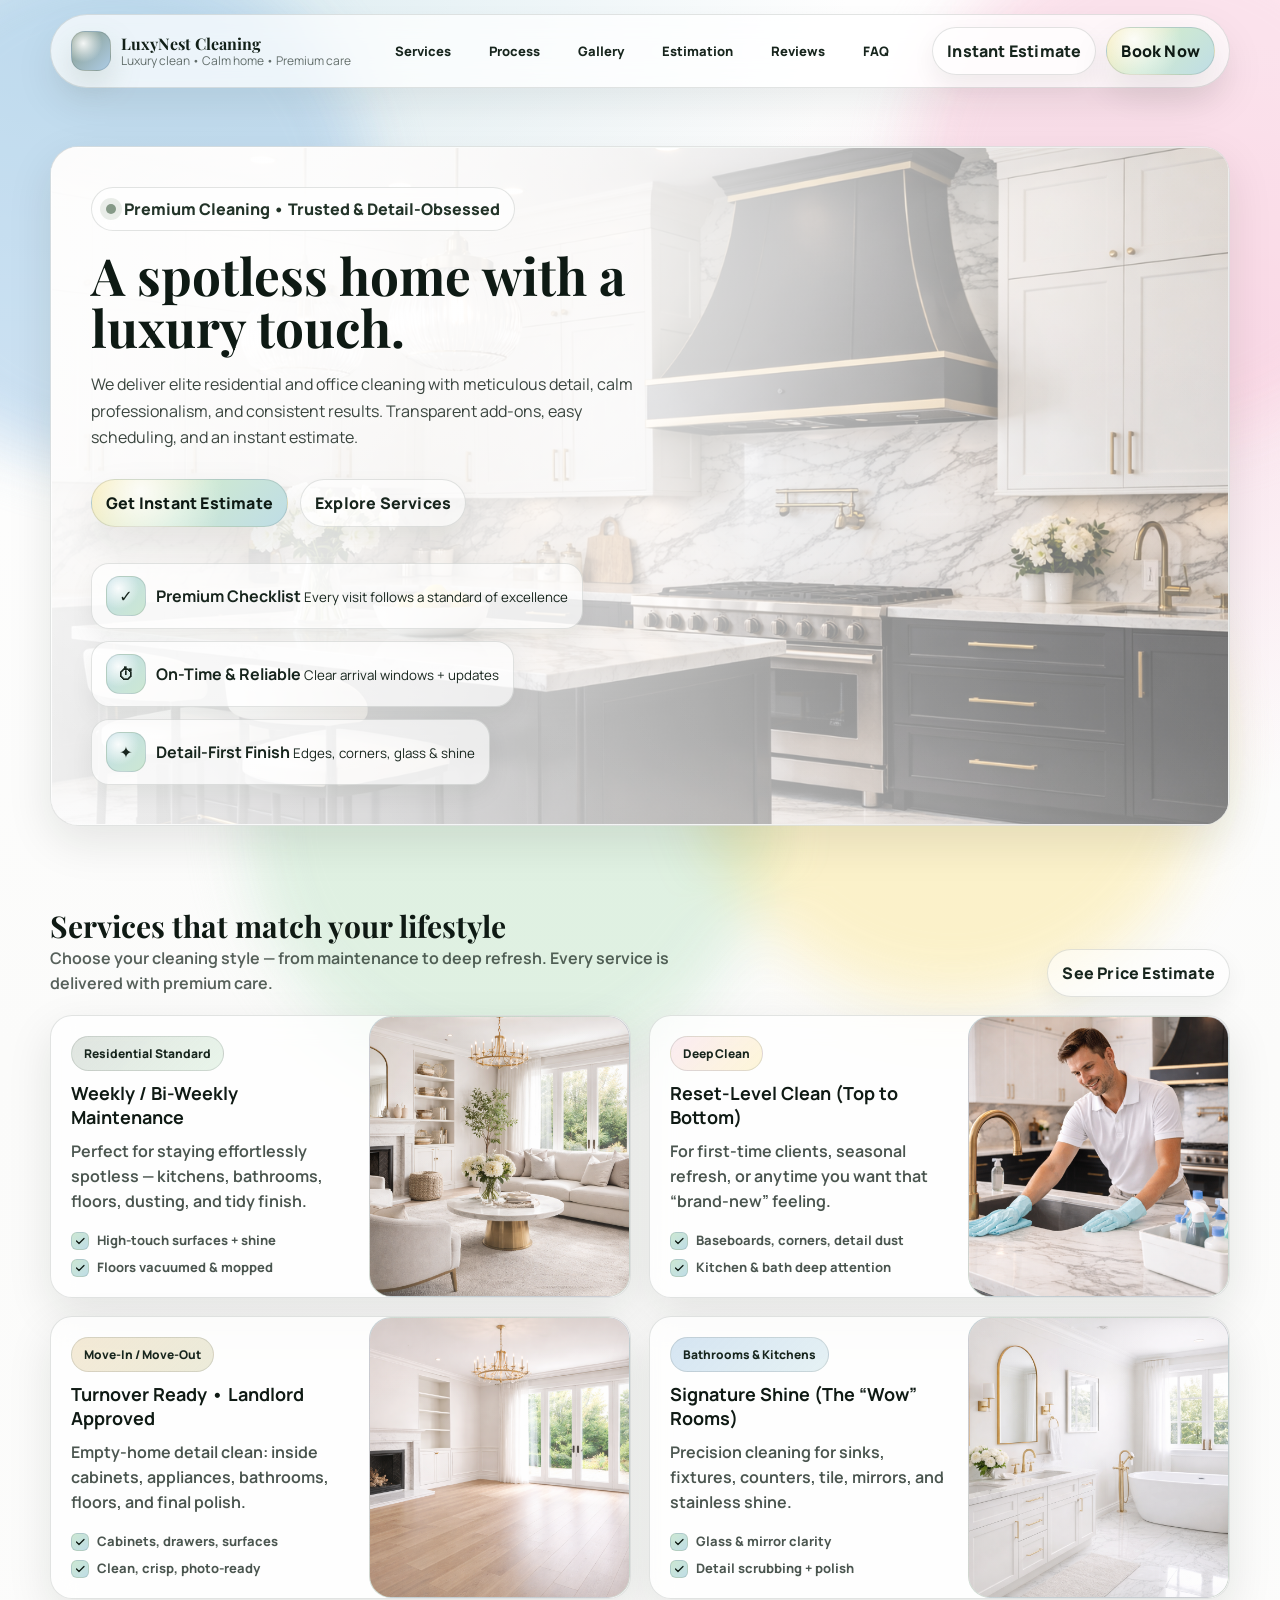
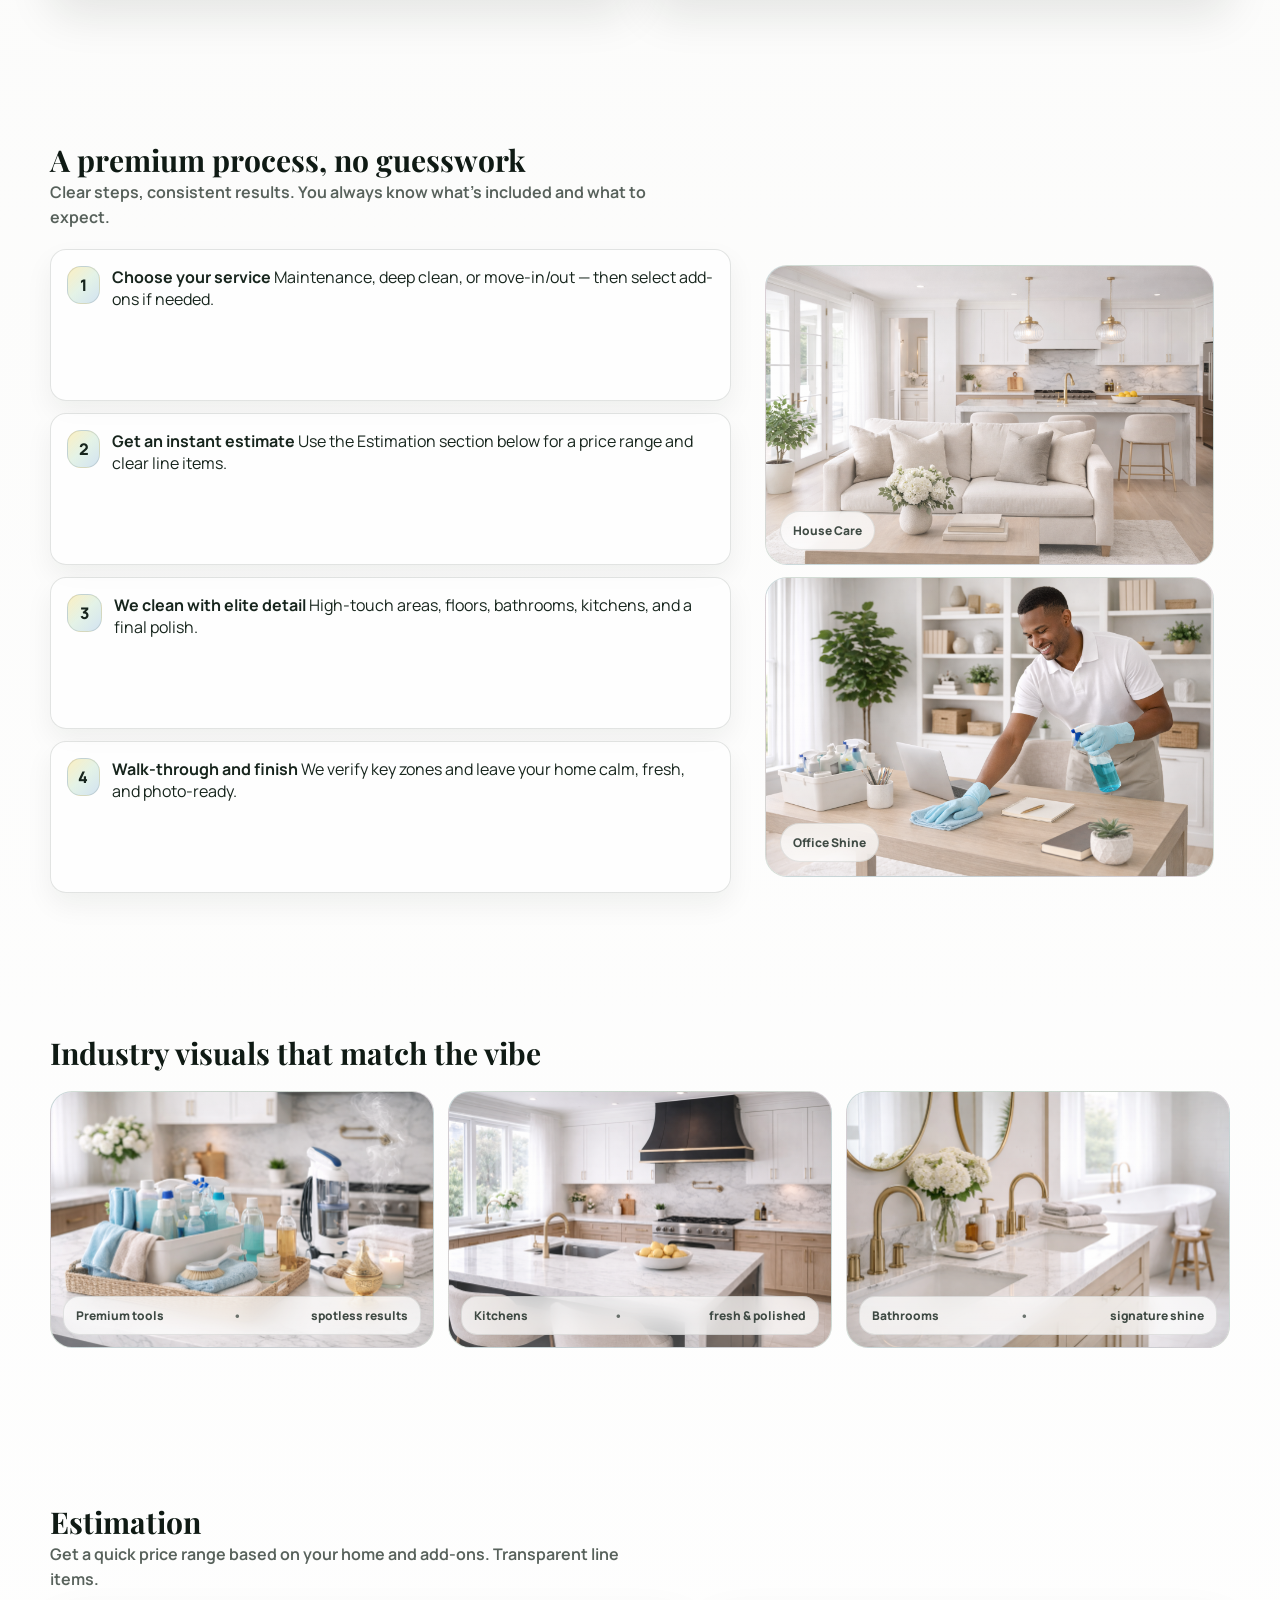
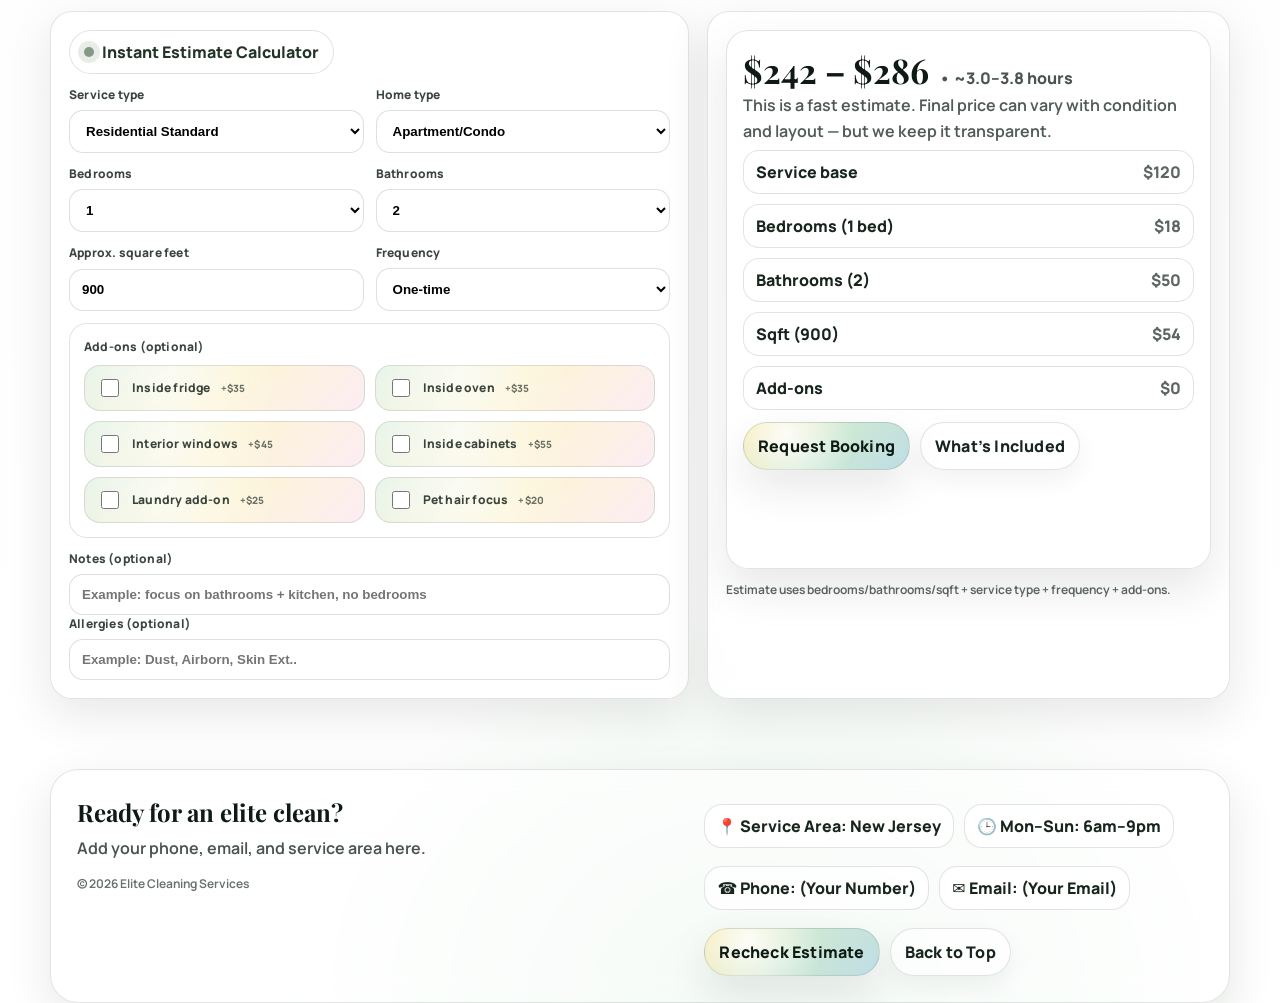
==== index.html @ ca2ebd33 "Add files via upload" ====
<!doctype html>
<html lang="en">
<head>
  <meta charset="utf-8" />
  <meta name="viewport" content="width=device-width, initial-scale=1" />
  <title>LuxyNest Cleaning | Premium Home & Office Cleaning</title>
  <meta name="description" content="LuxyNest Cleaning with a luxury touch. Instant estimate, transparent add-ons, easy booking." />
  <meta name="theme-color" content="#859987" />

  <!-- Fonts -->
  <link rel="preconnect" href="https://fonts.googleapis.com">
  <link rel="preconnect" href="https://fonts.gstatic.com" crossorigin>
  <link href="https://fonts.googleapis.com/css2?family=Manrope:wght@300;400;500;600;700;800&family=Playfair+Display:wght@500;600;700&display=swap" rel="stylesheet">

  <!-- CSS file -->
<link rel="stylesheet" href="style.css?v=7">
</head>

<body>
  <!-- Animated orbs -->
  <div class="orbs" aria-hidden="true">
    <div class="orb one"></div>
    <div class="orb two"></div>
    <div class="orb three"></div>
    <div class="orb four"></div>
  </div>

  <!-- Drawer -->
  <div class="drawer" id="drawer" aria-hidden="true">
    <div class="panel" role="dialog" aria-modal="true" aria-label="Menu">
      <div class="panel-head">
        <b>Menu</b>
        <button class="btn btn-ghost" id="closeDrawer" type="button" aria-label="Close menu">✕</button>
      </div>
      <a href="#services">Services</a>
      <a href="#process">Process</a>
      <a href="#gallery">Gallery</a>
      <a href="#estimate">Estimation</a>
      <a href="#reviews">Reviews</a>
      <a href="#faq">FAQ</a>
      <a href="#contact">Contact</a>
    </div>
  </div>

  <!-- NAV -->
  <div class="nav-wrap">
    <div class="container">
      <div class="nav">
        <a class="brand" href="#top" aria-label="Go to top">
          <div class="logo" aria-hidden="true"></div>
          <div>
            <h1>LuxyNest Cleaning</h1>
            <span>Luxury clean • Calm home • Premium care</span>
          </div>
        </a>

        <nav class="nav-links" aria-label="Primary navigation">
          <a href="#services">Services</a>
          <a href="#process">Process</a>
          <a href="#gallery">Gallery</a>
          <a href="#estimate">Estimation</a>
          <a href="#reviews">Reviews</a>
          <a href="#faq">FAQ</a>
        </nav>

        <div class="cta">
          <a class="btn btn-ghost" href="#estimate">Instant Estimate</a>
          <a class="btn btn-primary" href="#contact">Book Now</a>
          <button class="hamburger" id="openDrawer" aria-label="Open menu" type="button">☰</button>
        </div>
      </div>
    </div>
  </div>

  <!-- HERO -->
<header class="hero" id="top">
  <div class="container">
    <div class="hero-inner card aura">
      <div class="hero-media" aria-hidden="true">
        <img src="images/hero.jpg" alt="Modern clean kitchen" loading="eager" fetchpriority="high" />
      </div>

      <div class="hero-overlay" aria-hidden="true"></div>

      <div class="hero-content">
        <div class="pill reveal">
          <span class="dot" aria-hidden="true"></span>
          Premium Cleaning • Trusted & Detail-Obsessed
        </div>

        <h2 class="reveal" style="transition-delay:.05s">
          A spotless home with a luxury touch.
        </h2>

        <p class="reveal" style="transition-delay:.10s">
          We deliver elite residential and office cleaning with meticulous detail, calm professionalism,
          and consistent results. Transparent add-ons, easy scheduling, and an instant estimate.
        </p>

        <div class="hero-actions reveal" style="transition-delay:.15s">
          <a class="btn btn-primary" href="#estimate">Get Instant Estimate</a>
          <a class="btn btn-ghost" href="#services">Explore Services</a>
        </div>

        <div class="hero-stats">
          <div class="stat reveal" style="transition-delay:.20s">
            <div class="icon" aria-hidden="true">✓</div>
            <div>
              <b>Premium Checklist</b>
              <small>Every visit follows a standard of excellence</small>
            </div>
          </div>

          <div class="stat reveal" style="transition-delay:.25s">
            <div class="icon" aria-hidden="true">⏱</div>
            <div>
              <b>On-Time & Reliable</b>
              <small>Clear arrival windows + updates</small>
            </div>
          </div>

          <div class="stat reveal" style="transition-delay:.30s">
            <div class="icon" aria-hidden="true">✦</div>
            <div>
              <b>Detail-First Finish</b>
              <small>Edges, corners, glass & shine</small>
            </div>
          </div>
        </div>

      </div>
    </div>

    <p class="sr">Scroll down to view services, process, gallery, estimation, and contact.</p>
  </div>
</header>

  <!-- SERVICES -->
  <section id="services">
    <div class="container">
      <div class="section-head">
        <div>
          <h3 class="reveal">Services that match your lifestyle</h3>
          <p class="reveal" style="transition-delay:.06s">
            Choose your cleaning style — from maintenance to deep refresh. Every service is delivered with premium care.
          </p>
        </div>
        <a class="btn btn-ghost reveal" href="#estimate" style="transition-delay:.10s">See Price Estimate</a>
      </div>

      <div class="grid services">
        <article class="card svc lift reveal" style="transition-delay:.02s">
          <div class="svc-body">
            <span class="badge sage">Residential Standard</span>
            <h4>Weekly / Bi-Weekly Maintenance</h4>
            <p>Perfect for staying effortlessly spotless — kitchens, bathrooms, floors, dusting, and tidy finish.</p>
            <ul>
              <li><span class="check" aria-hidden="true">
                <svg viewBox="0 0 24 24" fill="none"><path d="M20 7L10 17l-5-5" stroke="#0f1a14" stroke-width="2.5" stroke-linecap="round" stroke-linejoin="round"/></svg>
              </span> High-touch surfaces + shine</li>
              <li><span class="check" aria-hidden="true">
                <svg viewBox="0 0 24 24" fill="none"><path d="M20 7L10 17l-5-5" stroke="#0f1a14" stroke-width="2.5" stroke-linecap="round" stroke-linejoin="round"/></svg>
              </span> Floors vacuumed & mopped</li>
            </ul>
          </div>
          <div class="svc-media">
            <img src="images/living.jpg" alt="Clean living room" loading="lazy">
          </div>
        </article>

        <article class="card svc lift reveal" style="transition-delay:.05s">
          <div class="svc-body">
            <span class="badge blush">Deep Clean</span>
            <h4>Reset-Level Clean (Top to Bottom)</h4>
            <p>For first-time clients, seasonal refresh, or anytime you want that “brand-new” feeling.</p>
            <ul>
              <li><span class="check" aria-hidden="true">
                <svg viewBox="0 0 24 24" fill="none"><path d="M20 7L10 17l-5-5" stroke="#0f1a14" stroke-width="2.5" stroke-linecap="round" stroke-linejoin="round"/></svg>
              </span> Baseboards, corners, detail dust</li>
              <li><span class="check" aria-hidden="true">
                <svg viewBox="0 0 24 24" fill="none"><path d="M20 7L10 17l-5-5" stroke="#0f1a14" stroke-width="2.5" stroke-linecap="round" stroke-linejoin="round"/></svg>
              </span> Kitchen & bath deep attention</li>
            </ul>
          </div>
          <div class="svc-media">
           <img src="images/kitchen.jpg" alt="Clean kitchen" loading="lazy">
          </div>
        </article>

        <article class="card svc lift reveal" style="transition-delay:.08s">
          <div class="svc-body">
            <span class="badge sand">Move-In / Move-Out</span>
            <h4>Turnover Ready • Landlord Approved</h4>
            <p>Empty-home detail clean: inside cabinets, appliances, bathrooms, floors, and final polish.</p>
            <ul>
              <li><span class="check" aria-hidden="true">
                <svg viewBox="0 0 24 24" fill="none"><path d="M20 7L10 17l-5-5" stroke="#0f1a14" stroke-width="2.5" stroke-linecap="round" stroke-linejoin="round"/></svg>
              </span> Cabinets, drawers, surfaces</li>
              <li><span class="check" aria-hidden="true">
                <svg viewBox="0 0 24 24" fill="none"><path d="M20 7L10 17l-5-5" stroke="#0f1a14" stroke-width="2.5" stroke-linecap="round" stroke-linejoin="round"/></svg>
              </span> Clean, crisp, photo-ready</li>
            </ul>
          </div>
          <div class="svc-media">
            <img src="images/moveout.jpg" alt="Move-out clean" loading="lazy">
          </div>
        </article>

        <article class="card svc lift reveal" style="transition-delay:.11s">
          <div class="svc-body">
            <span class="badge blue">Bathrooms & Kitchens</span>
            <h4>Signature Shine (The “Wow” Rooms)</h4>
            <p>Precision cleaning for sinks, fixtures, counters, tile, mirrors, and stainless shine.</p>
            <ul>
              <li><span class="check" aria-hidden="true">
                <svg viewBox="0 0 24 24" fill="none"><path d="M20 7L10 17l-5-5" stroke="#0f1a14" stroke-width="2.5" stroke-linecap="round" stroke-linejoin="round"/></svg>
              </span> Glass & mirror clarity</li>
              <li><span class="check" aria-hidden="true">
                <svg viewBox="0 0 24 24" fill="none"><path d="M20 7L10 17l-5-5" stroke="#0f1a14" stroke-width="2.5" stroke-linecap="round" stroke-linejoin="round"/></svg>
              </span> Detail scrubbing + polish</li>
            </ul>
          </div>
          <div class="svc-media">
            <img src="images/bathroom.jpg" alt="Bathroom shine" loading="lazy">
          </div>
        </article>
      </div>
    </div>
  </section>

  <!-- PROCESS -->
  <section id="process">
    <div class="container">
      <div class="section-head">
        <div>
          <h3 class="reveal">A premium process, no guesswork</h3>
          <p class="reveal" style="transition-delay:.06s">
            Clear steps, consistent results. You always know what’s included and what to expect.
          </p>
        </div>
      </div>

      <div class="grid process">
        <div class="steps">
          <div class="step reveal">
            <div class="step-num">1</div>
            <div>
              <b>Choose your service</b>
              <span>Maintenance, deep clean, or move-in/out — then select add-ons if needed.</span>
            </div>
          </div>
          <div class="step reveal" style="transition-delay:.06s">
            <div class="step-num">2</div>
            <div>
              <b>Get an instant estimate</b>
              <span>Use the Estimation section below for a price range and clear line items.</span>
            </div>
          </div>
          <div class="step reveal" style="transition-delay:.12s">
            <div class="step-num">3</div>
            <div>
              <b>We clean with elite detail</b>
              <span>High-touch areas, floors, bathrooms, kitchens, and a final polish.</span>
            </div>
          </div>
          <div class="step reveal" style="transition-delay:.18s">
            <div class="step-num">4</div>
            <div>
              <b>Walk-through and finish</b>
              <span>We verify key zones and leave your home calm, fresh, and photo-ready.</span>
            </div>
          </div>
        </div>

        <div class="process-media">
          <div class="media-stack">
            <div class="media-tile reveal lift">
              <img src="images/tools.jpg" alt="Cleaning tools" loading="lazy">
              <div class="label">House Care</div>
            </div>
            <div class="media-tile reveal lift" style="transition-delay:.08s">
              <img src="images/office.jpg" alt="Office cleaning" loading="lazy">
              <div class="label">Office Shine</div>
            </div>
          </div>
        </div>
      </div>

    </div>
  </section>

  <!-- GALLERY -->
  <section id="gallery">
    <div class="container">
      <div class="section-head">
        <div>
          <h3 class="reveal">Industry visuals that match the vibe</h3>
          <p class="reveal" style="transition-delay:.06s">

          </p>
        </div>
      </div>

      <div class="masonry">
        <figure class="shot reveal">
                        <img src="images/toolss.jpg" alt="Office cleaning" loading="lazy">

          <figcaption class="cap">Premium tools <em>•</em> spotless results</figcaption>
        </figure>
        <figure class="shot reveal" style="transition-delay:.06s">
                <img src="images/modernKitchen.jpg" alt="Office cleaning" loading="lazy">

          <figcaption class="cap">Kitchens <em>•</em> fresh & polished</figcaption>
        </figure>
        <figure class="shot reveal" style="transition-delay:.12s">
                    <img src="images/modernbathroom.jpg" alt="Office cleaning" loading="lazy">

          <figcaption class="cap">Bathrooms <em>•</em> signature shine</figcaption>
        </figure>
      </div>
    </div>
  </section>

  <!-- ESTIMATION (kept) -->
  <section id="estimate">
    <div class="container">
      <div class="section-head">
        <div>
          <h3 class="reveal">Estimation</h3>
          <p class="reveal" style="transition-delay:.06s">
            Get a quick price range based on your home and add-ons. Transparent line items.
          </p>
        </div>
      </div>

      <div class="estimate">
        <div class="card aura form reveal">
          <div class="pill">
            <span class="dot" aria-hidden="true"></span>
            Instant Estimate Calculator
          </div>

          <div class="form-grid">
            <div class="field">
              <label for="serviceType">Service type</label>
              <select id="serviceType">
                <option value="standard">Residential Standard</option>
                <option value="deep">Deep Clean</option>
                <option value="move">Move-In / Move-Out</option>
              </select>
            </div>

            <div class="field">
              <label for="homeType">Home type</label>
              <select id="homeType">
                <option value="apt">Apartment/Condo</option>
                <option value="house">House</option>
              </select>
            </div>

            <div class="field">
              <label for="beds">Bedrooms</label>
              <select id="beds">
                <option>0</option><option selected>1</option><option>2</option><option>3</option><option>4</option><option>5</option>
              </select>
            </div>

            <div class="field">
              <label for="baths">Bathrooms</label>
              <select id="baths">
                <option>1</option><option selected>2</option><option>3</option><option>4</option>
              </select>
            </div>

            <div class="field">
              <label for="sqft">Approx. square feet</label>
              <input id="sqft" type="number" inputmode="numeric" min="300" step="50" value="900" />
            </div>

            <div class="field">
              <label for="frequency">Frequency</label>
              <select id="frequency">
                <option value="oneTime" selected>One-time</option>
                <option value="weekly">Weekly</option>
                <option value="biweekly">Bi-weekly</option>
                <option value="monthly">Monthly</option>
              </select>
            </div>

            <div class="addons">
              <label style="margin:0">Add-ons (optional)</label>
              <div class="addons-row">
                <label class="chip"><input type="checkbox" value="fridge" /> Inside fridge <small>+$35</small></label>
                <label class="chip"><input type="checkbox" value="oven" /> Inside oven <small>+$35</small></label>
                <label class="chip"><input type="checkbox" value="windows" /> Interior windows <small>+$45</small></label>
                <label class="chip"><input type="checkbox" value="cabinets" /> Inside cabinets <small>+$55</small></label>
                <label class="chip"><input type="checkbox" value="laundry" /> Laundry add-on <small>+$25</small></label>
                <label class="chip"><input type="checkbox" value="pet" /> Pet hair focus <small>+$20</small></label>
              </div>
            </div>

            <div class="field" style="grid-column:1/-1;">
              <label for="notes">Notes (optional)</label>
              <input id="notes" type="text" placeholder="Example: focus on bathrooms + kitchen, no bedrooms" />
            </div>
         
 </div>
<div class="field" style="grid-column:1/-1;">
              <label for="notes">Allergies (optional)</label>
              <input id="notes" type="text" placeholder="Example: Dust, Airborn, Skin Ext.. " />
            </div>

        </div>

        <div class="card summary reveal lift" style="transition-delay:.06s">
          <div class="pricebox">
            <div class="range">
              <strong id="priceRange">$—</strong>
              <span id="duration">• — hours</span>
            </div>
            <p class="note">
              This is a fast estimate. Final price can vary with condition and layout — but we keep it transparent.
            </p>

            <div class="lineitems" id="lineItems"></div>

            <div class="actions">
              <a class="btn btn-primary" href="#contact">Request Booking</a>
              <a class="btn btn-ghost" href="#services">What’s Included</a>
            </div>
          </div>

          <p class="fineprint">
            Estimate uses bedrooms/bathrooms/sqft + service type + frequency + add-ons.
          </p>
        </div>
      </div>
    </div>
  </section>

  <!-- CONTACT -->
  <footer id="contact">
    <div class="container">
      <div class="footer">
        <div class="footer-inner">
          <div>
            <h4>Ready for an elite clean?</h4>
            <p>Add your phone, email, and service area here.</p>
            <div class="copyright">© <span id="year"></span> Elite Cleaning Services</div>
          </div>

          <div class="contact">
            <div class="row">
              <div class="mini">📍 Service Area: New Jersey</div>
              <div class="mini">🕒 Mon–Sun: 6am–9pm</div>
            </div>
            <div class="row">
              <div class="mini">☎️ Phone: (Your Number)</div>
              <div class="mini">✉️ Email: (Your Email)</div>
            </div>
            <div class="row">
              <a class="btn btn-primary" href="#estimate">Recheck Estimate</a>
              <a class="btn btn-ghost" href="#top">Back to Top</a>
            </div>
          </div>
        </div>
      </div>
    </div>
  </footer>

  <!-- JS file -->
  <script src="app.js"></script>
</body>
</html>
---- style.css ----
:root{
  --sage:#859987;
  --olive:#C9C697;
  --stone:#D6D5D4;
  --sky:#ADCCE6;

  --powder:#BFDDE6;
  --blush:#F6CBDD;
  --butter:#FAE7A1;
  --mint:#CDE8D3;
  --sand:#EBD9B5;

  --ink:#0f1a14;
  --text:#17251d;
  --muted: rgba(23,37,29,.72);

  --bg:#fbfbfa;
  --stroke: rgba(22,35,28,.12);
  --glass: rgba(255,255,255,.70);
  --shadow: 0 16px 45px rgba(15,26,20,.10);

  --radius-xl: 28px;
  --radius-lg: 22px;
  --radius-md: 16px;

  --ease: cubic-bezier(.2,.8,.2,1);
  --ease-out: cubic-bezier(.15,.9,.2,1);

  /* mobile hero/nav max width (controls “centered” look) */
  --mobile-card: 560px;
}

*{box-sizing:border-box}
html{scroll-behavior:smooth}
body{
  margin:0;
  font-family: Manrope, system-ui, -apple-system, Segoe UI, Roboto, sans-serif;
  background:
    radial-gradient(1200px 700px at 10% 0%, rgba(191,221,230,.60), transparent 60%),
    radial-gradient(1000px 700px at 90% 10%, rgba(246,203,221,.50), transparent 55%),
    radial-gradient(900px 700px at 60% 100%, rgba(205,232,211,.55), transparent 55%),
    linear-gradient(180deg, #fff, var(--bg) 25%, #fff 100%);
  color:var(--text);
  overflow-x:hidden;
}
a{color:inherit; text-decoration:none}
img{max-width:100%; display:block}

.container{ width:min(1180px, calc(100% - 40px)); margin-inline:auto; }
.grid{ display:grid; gap:18px; }

.card{
  background: var(--glass);
  border:1px solid var(--stroke);
  border-radius: var(--radius-lg);
  box-shadow: var(--shadow);
  backdrop-filter: blur(12px);
  overflow:hidden;
  position:relative;
}

/* Fancy background orbs */
.orbs{ position:fixed; inset:-20%; pointer-events:none; z-index:-1; filter: blur(30px) saturate(1.1); opacity:.9; }
.orb{ position:absolute; width:520px;height:520px;border-radius:999px; mix-blend-mode:multiply; animation: drift 9s var(--ease-out) infinite alternate; }
.orb.one{ background: rgba(173,204,230,.65); left: 6%; top: 10%; }
.orb.two{ background: rgba(246,203,221,.60); right: 6%; top: 8%; animation-duration: 11s; }
.orb.three{ background: rgba(205,232,211,.65); left: 28%; bottom: 0%; animation-duration: 12s; }
.orb.four{ background: rgba(250,231,161,.55); right: 18%; bottom: 6%; animation-duration: 13s; }
@keyframes drift{ 0%{ transform: translate3d(0,0,0) scale(1);} 100%{ transform: translate3d(40px,-30px,0) scale(1.06);} }

/* Nav */
.nav-wrap{ position:sticky; top:0; z-index:50; padding:14px 0; }
.nav{
  display:flex; align-items:center; justify-content:space-between; gap:14px;
  padding:12px 14px;
  border-radius:999px;
  background: rgba(255,255,255,.70);
  border:1px solid var(--stroke);
  backdrop-filter: blur(12px);
  box-shadow: 0 18px 40px rgba(15,26,20,.08);
}
.brand{ display:flex; align-items:center; gap:10px; padding-left:6px; }
.logo{
  width:40px; height:40px; border-radius:14px;
  background: radial-gradient(circle at 30% 30%, rgba(255,255,255,.9), transparent 50%),
              linear-gradient(135deg, var(--sage), var(--sky));
  box-shadow: 0 14px 30px rgba(133,153,135,.25);
  border:1px solid var(--stroke);
}
.brand h1{ font-family:"Playfair Display", serif; font-size:16px; margin:0; color:#122018; }
.brand span{ display:block; font-size:12px; color: rgba(23,37,29,.65); margin-top:-2px; }

.nav-links{ display:flex; align-items:center; gap:14px; }
.nav-links a{
  font-weight:800; font-size:13px;
  padding:10px 12px; border-radius:999px;
  transition: transform .18s var(--ease), background .18s var(--ease);
}
.nav-links a:hover{ background: rgba(205,232,211,.45); transform: translateY(-1px); }

.cta{ display:flex; align-items:center; gap:10px; }

.btn{
  border:none; cursor:pointer;
  border-radius:999px;
  padding:12px 14px;
  font-weight:900; letter-spacing:.2px;
  display:inline-flex; align-items:center; justify-content:center; gap:10px;
  transition: transform .18s var(--ease), filter .18s var(--ease);
  user-select:none;
}
.btn-primary{
  color:#0e1a14;
  background: radial-gradient(circle at 25% 25%, rgba(255,255,255,.9), transparent 55%),
              linear-gradient(135deg, var(--butter), var(--mint), var(--powder));
  box-shadow: 0 18px 40px rgba(15,26,20,.10);
  border:1px solid var(--stroke);
}
.btn-primary:hover{ transform: translateY(-2px); filter:saturate(1.05); }
.btn-ghost{
  background: rgba(255,255,255,.58);
  border:1px solid var(--stroke);
  box-shadow: 0 10px 24px rgba(15,26,20,.06);
}
.btn-ghost:hover{ transform: translateY(-2px); }

.hamburger{
  display:none;
  width:44px; height:44px;
  border-radius:999px;
  border:1px solid var(--stroke);
  background: rgba(255,255,255,.70);
  box-shadow: 0 10px 24px rgba(15,26,20,.06);
  cursor:pointer;
}

/* Hero */
.hero{ padding:44px 0 10px; }
.hero-inner{
  border-radius: var(--radius-xl);
  border:1px solid var(--stroke);
  min-height: 620px;
  position:relative;
  overflow:hidden;
  display:grid;
  align-items:stretch;
}
.hero-media{ position:absolute; inset:0; z-index:0; }
.hero-media img{
  width:100%;
  height:100%;
  object-fit:cover;
  object-position:center;
  transform: scale(1.04);
}
.hero-overlay{
  position:absolute; inset:0; z-index:1;
  background: radial-gradient(900px 500px at 20% 15%, rgba(255,255,255,.92), rgba(255,255,255,.55) 55%, rgba(255,255,255,.15) 100%),
              linear-gradient(90deg, rgba(255,255,255,.90), rgba(255,255,255,.55) 55%, rgba(255,255,255,.22));
}
.hero-content{
  position:relative; z-index:2;
  padding:40px;
  display:grid;
  gap:18px;
  max-width: 720px;
  align-content:center;
}
.hero h2{ margin:0; font-family:"Playfair Display", serif; font-size: clamp(34px, 4vw, 54px); line-height:1.02; color:#0e1a14; }
.hero p{ margin:0; font-size:16px; line-height:1.65; color: rgba(23,37,29,.85); max-width:56ch; }

.pill{
  display:inline-flex; align-items:center; gap:8px;
  padding:10px 14px; border-radius:999px;
  background: rgba(255,255,255,.65);
  border:1px solid var(--stroke);
  backdrop-filter: blur(10px);
  font-weight:800; color:#223328;
  width:max-content;
}
.dot{ width:10px; height:10px; border-radius:999px; background: var(--sage); box-shadow: 0 0 0 6px rgba(133,153,135,.18); }

.hero-actions{ display:flex; gap:12px; flex-wrap:wrap; margin-top:10px; }
.hero-stats{ margin-top:18px; display:flex; gap:12px; flex-wrap:wrap; }

.stat{
  padding:12px 14px;
  border-radius:18px;
  background: rgba(255,255,255,.66);
  border:1px solid var(--stroke);
  box-shadow: 0 10px 24px rgba(15,26,20,.06);
  display:flex;
  gap:10px;
  align-items:center;
  min-width:180px;
}
.icon{
  width:40px; height:40px; border-radius:14px;
  background: radial-gradient(circle at 30% 30%, rgba(255,255,255,.9), transparent 55%),
              linear-gradient(135deg, var(--powder), var(--mint));
  border:1px solid var(--stroke);
  display:grid; place-items:center;
  font-weight:900;
}

/* Sections */
section{ padding:70px 0; }
.section-head{ display:flex; align-items:flex-end; justify-content:space-between; gap:18px; margin-bottom:18px; }
.section-head h3{ margin:0; font-family:"Playfair Display", serif; font-size:30px; color:#0f1a14; }
.section-head p{ margin:0; max-width:62ch; color: var(--muted); line-height:1.6; font-weight:650; }

/* Services grid */
.services{ grid-template-columns: repeat(12, 1fr); }
.svc{ grid-column: span 6; min-height:220px; display:grid; grid-template-columns: 1.1fr .9fr; }
.svc-body{ padding:20px; display:grid; gap:10px; align-content:start; }

.badge{
  display:inline-flex; width:max-content;
  padding:8px 12px; border-radius:999px;
  font-weight:900; font-size:12px;
  border:1px solid var(--stroke);
  background: rgba(255,255,255,.70);
}
.badge.sage { background: linear-gradient(135deg, rgba(133,153,135,.25), rgba(205,232,211,.45)); }
.badge.blush{ background: linear-gradient(135deg, rgba(246,203,221,.35), rgba(250,231,161,.40)); }
.badge.blue { background: linear-gradient(135deg, rgba(173,204,230,.50), rgba(191,221,230,.40)); }
.badge.sand { background: linear-gradient(135deg, rgba(235,217,181,.55), rgba(201,198,151,.35)); }

.svc h4{ margin:0; font-size:18px; color:#0f1a14; }
.svc p{ margin:0; color: rgba(23,37,29,.78); line-height:1.55; font-weight:650; }
.svc ul{ margin:8px 0 0; padding:0; list-style:none; display:grid; gap:8px; font-weight:750; font-size:13px; color: rgba(23,37,29,.78); }
.svc li{ display:flex; gap:8px; align-items:flex-start; }
.check{ width:18px; height:18px; border-radius:6px; background: linear-gradient(135deg, var(--mint), var(--powder)); border:1px solid var(--stroke); display:inline-grid; place-items:center; margin-top:1px; }
.check svg{ width:12px; height:12px; }

.svc-media{ position:relative; }

/* Premium image frames */
.hero-media,
.svc-media,
.media-tile,
.shot {
  background:
    radial-gradient(650px 380px at 30% 20%, rgba(191,221,230,.65), transparent 58%),
    radial-gradient(620px 420px at 85% 25%, rgba(246,203,221,.55), transparent 60%),
    radial-gradient(700px 520px at 50% 95%, rgba(205,232,211,.60), transparent 62%),
    linear-gradient(135deg, rgba(255,255,255,.85), rgba(255,255,255,.55));
  border: 1px solid var(--stroke);
  border-radius: var(--radius-lg);
  overflow: hidden;
}
.hero-media img,
.svc-media img,
.media-tile img,
.shot img {
  width: 100%;
  height: 100%;
  object-fit: cover;
  display:block;
}

.svc-media img{ transition: transform .5s var(--ease); }
.svc:hover .svc-media img{ transform: scale(1.08); }

/* Luxury shine overlay */
.hero-media::after,
.svc-media::after,
.media-tile::after,
.shot::after{
  content:"";
  position:absolute;
  inset:0;
  pointer-events:none;
  background: linear-gradient(180deg, rgba(255,255,255,.05), rgba(255,255,255,0) 45%, rgba(255,255,255,.22));
}

/* Lift on hover */
.lift{
  transition: transform .22s var(--ease), box-shadow .22s var(--ease), filter .22s var(--ease);
  will-change: transform;
}
.lift:hover{
  transform: translateY(-6px);
  box-shadow: 0 24px 70px rgba(15,26,20,.14);
  filter: saturate(1.03);
}

/* Process */
.process{ grid-template-columns: repeat(12, 1fr); align-items:stretch; }
.steps{ grid-column: span 7; display:grid; gap:12px; }
.step{
  padding:16px;
  border-radius: var(--radius-md);
  background: rgba(255,255,255,.66);
  border:1px solid var(--stroke);
  box-shadow: 0 12px 28px rgba(15,26,20,.06);
  display:flex; gap:12px;
}
.step-num{
  width:38px; height:38px; border-radius:14px;
  background: linear-gradient(135deg, rgba(250,231,161,.65), rgba(205,232,211,.55), rgba(173,204,230,.55));
  border:1px solid var(--stroke);
  display:grid; place-items:center;
  font-weight:900;
}
.process-media{ grid-column: span 5; padding:16px; }
.media-stack{ height:100%; display:grid; gap:12px; grid-template-rows: 1fr 1fr; }
.media-tile{ position:relative; border-radius: var(--radius-lg); }
.media-tile img{ transform: scale(1.02); }
.label{
  position:absolute; left:14px; bottom:14px;
  padding:10px 12px; border-radius:999px;
  background: rgba(255,255,255,.72);
  border:1px solid var(--stroke);
  backdrop-filter: blur(10px);
  font-weight:900; font-size:12px;
}

/* Gallery */
.masonry{ columns: 3 260px; column-gap: 14px; }
.shot{ break-inside: avoid; margin: 0 0 14px; border-radius: 22px; position:relative; }
.cap{
  position:absolute; inset:auto 12px 12px 12px;
  padding:10px 12px; border-radius:16px;
  background: rgba(255,255,255,.72);
  border:1px solid var(--stroke);
  backdrop-filter: blur(10px);
  font-weight:900; font-size:12px;
  display:flex; justify-content:space-between; gap:10px; align-items:center;
}
.cap em{ font-style:normal; opacity:.75; }

/* Estimation layout */
.estimate{ display:grid; grid-template-columns: 1.1fr .9fr; gap:18px; }
.form{ padding:18px; }
.form-grid{ display:grid; grid-template-columns: 1fr 1fr; gap:12px; margin-top:12px; }
.field{ display:grid; gap:7px; }
label{ font-weight:900; font-size:12px; letter-spacing:.2px; color: rgba(23,37,29,.85); }
select,input[type="number"],input[type="text"]{
  width:100%;
  padding:12px 12px;
  border-radius:14px;
  border:1px solid rgba(22,35,28,.14);
  background: rgba(255,255,255,.82);
  outline:none;
  font-weight:800;
  transition: box-shadow .18s var(--ease), transform .18s var(--ease);
}
select:focus,input:focus{
  box-shadow: 0 0 0 6px rgba(173,204,230,.28);
  transform: translateY(-1px);
}

.addons{
  grid-column: 1 / -1;
  padding:14px;
  border-radius:18px;
  background: rgba(255,255,255,.60);
  border:1px solid var(--stroke);
  display:grid; gap:10px;
}
.addons-row{ display:grid; grid-template-columns: repeat(2, minmax(0,1fr)); gap:10px; }
.chip{
  display:flex; align-items:center; gap:10px;
  padding:10px 12px;
  border-radius:16px;
  border:1px solid var(--stroke);
  background: radial-gradient(circle at 30% 30%, rgba(255,255,255,.65), transparent 55%),
              linear-gradient(135deg, rgba(205,232,211,.55), rgba(250,231,161,.45), rgba(246,203,221,.35));
  cursor:pointer;
  font-weight:900;
}
.chip small{ opacity:.75; }
.chip input{ width:18px; height:18px; accent-color: var(--sage); }

.summary{ padding:18px; display:grid; gap:12px; }
.pricebox{
  padding:16px;
  border-radius: 22px;
  background: rgba(255,255,255,.80);
  border: 1px solid var(--stroke);
  box-shadow: 0 20px 44px rgba(15,26,20,.10);
}
.range{ display:flex; align-items:baseline; gap:10px; flex-wrap:wrap; }
.range strong{ font-family:"Playfair Display", serif; font-size:34px; color:#0f1a14; }
.range span{ font-weight:900; color: rgba(23,37,29,.78); }
.note{ margin:0; color: rgba(23,37,29,.75); line-height:1.6; font-weight:650; }
.lineitems{ display:grid; gap:10px; margin-top:6px; }
.li{
  display:flex; justify-content:space-between; gap:12px;
  padding:10px 12px;
  border-radius:16px;
  border:1px solid var(--stroke);
  background: rgba(255,255,255,.65);
  font-weight:900;
}
.li em{ font-style:normal; opacity:.7; }
.fineprint{ font-size:12px; color: rgba(23,37,29,.70); font-weight:650; line-height:1.5; margin:0; }
.actions{ display:flex; gap:10px; flex-wrap:wrap; margin-top:12px; }

/* Footer */
.footer{
  border-radius: var(--radius-xl);
  border:1px solid var(--stroke);
  background: rgba(255,255,255,.62);
  backdrop-filter: blur(12px);
  box-shadow: var(--shadow);
  overflow:hidden;
}
.footer-inner{ padding:26px; display:grid; grid-template-columns: 1.1fr .9fr; gap:18px; }
.footer h4{ margin:0 0 8px; font-family:"Playfair Display", serif; font-size:24px; color:#0f1a14; }
.footer p{ margin:0; color: rgba(23,37,29,.78); line-height:1.6; font-weight:650; }
.contact{ display:grid; gap:10px; align-content:start; }
.row{ display:flex; gap:10px; flex-wrap:wrap; margin-top:8px; }
.mini{ padding:10px 12px; border-radius:18px; border:1px solid var(--stroke); background: rgba(255,255,255,.70); font-weight:900; }
.copyright{ margin-top:14px; font-size:12px; color: rgba(23,37,29,.65); font-weight:650; }

/* Reveal */
.reveal{ opacity:0; transform: translateY(14px); transition: opacity .7s var(--ease-out), transform .7s var(--ease-out); }
.reveal.show{ opacity:1; transform: translateY(0); }

.sr{ position:absolute; width:1px; height:1px; padding:0; margin:-1px; overflow:hidden; clip:rect(0,0,0,0); border:0; }

/* Drawer */
.drawer{
  position:fixed; inset:0;
  background: rgba(15,26,20,.35);
  backdrop-filter: blur(10px);
  display:none;
  z-index:60;
}
.drawer.open{ display:block; }
.panel{
  position:absolute;
  right:14px; top:14px;
  width:min(420px, calc(100% - 28px));
  border-radius: 26px;
  background: rgba(255,255,255,.82);
  border:1px solid var(--stroke);
  box-shadow: 0 30px 90px rgba(0,0,0,.22);
  overflow:hidden;
}
.panel-head{
  padding:14px;
  display:flex; align-items:center; justify-content:space-between;
  border-bottom:1px solid rgba(22,35,28,.10);
  background: linear-gradient(135deg, rgba(173,204,230,.25), rgba(205,232,211,.22));
}
.panel a{ display:block; padding:14px; font-weight:900; border-bottom:1px solid rgba(22,35,28,.08); }
.panel a:hover{ background: rgba(205,232,211,.35); }


/* =========================
   MOBILE (clean + final)
   ========================= */
@media (max-width: 920px){

  html, body { overflow-x: hidden; }
  .container{ width: min(1180px, calc(100% - 24px)); }

  /* Nav */
  .nav-links{ display:none; }
  .hamburger{ display:inline-grid; place-items:center; }

  .nav-wrap .container{
    width: 100%;
    padding-left: 12px;
    padding-right: 12px;
  }
  .nav{
    max-width: var(--mobile-card);
    margin-left: auto;
    margin-right: auto;
    padding: 10px 10px;
    gap: 10px;
  }
  .brand h1{ font-size: 14px; }
  .brand span{ font-size: 11px; }
  .cta .btn{ padding: 10px 12px; }

  /* Hero centered + no crop feeling */
  .hero{ padding: 22px 0 6px; }
  .hero-inner{
    min-height: 520px;
    border-radius: 24px;
    max-width: var(--mobile-card);
    margin-left: auto;
    margin-right: auto;
  }
  .hero-content{
    padding: 18px;
    max-width: 100%;
  }
  .hero h2{
    font-size: clamp(28px, 8vw, 40px);
    line-height: 1.05;
  }
  .hero p{ font-size: 14px; }

  .hero-actions{ gap: 10px; }
  .hero-actions .btn{ width: 100%; }

  /* Hero stats: always fit */
  .hero-stats{
    display: grid;
    grid-template-columns: 1fr;
    gap: 10px;
  }
  .stat{
    width: 100%;
    min-width: 0;
    display: grid;
    grid-template-columns: 48px 1fr;
    column-gap: 10px;
    row-gap: 4px;
    align-items: start;
  }
  .stat > div{ min-width: 0; }
  .stat b, .stat small{
    display:block;
    white-space: normal;
    overflow-wrap: anywhere;
    word-break: break-word;
  }
  .stat b{ font-size: 14px; line-height: 1.15; }
  .stat small{ font-size: 12px; line-height: 1.35; opacity: .85; }
  .stat .icon{ width: 46px; height: 46px; border-radius: 16px; }

  /* Services stack */
  .services .svc{ grid-column: span 12; }
  .svc{ grid-template-columns: 1fr; }

  /* Service image: full visible (no crop) */
  .svc-media{
    min-height: unset;
    margin: 0 14px 14px;
    padding: 12px;
  }
  .svc-media img{
    width: 100%;
    height: auto;
    object-fit: contain;
    transform: none;
  }
  .svc:hover .svc-media img{ transform: none; }

  /* Process */
  .process .steps{ grid-column: span 12; }
  .process .process-media{ grid-column: span 12; }

  /* Gallery */
  .masonry{ columns: 1; }

  /* Estimate */
  .estimate{ grid-template-columns: 1fr; }
  .form-grid{ grid-template-columns: 1fr; }
  .addons-row{ grid-template-columns: 1fr; }
  select, input[type="number"], input[type="text"]{ font-size: 16px; }

  /* Footer */
  .footer-inner{ grid-template-columns: 1fr; }

  /* Drawer */
  .panel{
    right: 12px;
    left: 12px;
    width: auto;
    top: 12px;
    border-radius: 24px;
  }
  .panel a{ padding: 16px; font-size: 15px; }
}

/* Reduce motion */
@media (prefers-reduced-motion: reduce){
  *{ animation: none !important; transition: none !important; }
}
/* === FINAL MOBILE HERO CONTENT CENTERING === */
@media (max-width: 920px){

  /* center the hero content block itself */
  .hero-content{
    margin-left: auto;
    margin-right: auto;
    text-align: center;
  }

  /* center pill */
  .hero-content .pill{
    margin-left: auto;
    margin-right: auto;
  }

  /* center buttons but keep full width */
  .hero-actions{
    justify-content: center;
  }

  /* center stats container (cards stay full width) */
  .hero-stats{
    justify-items: center;
  }
}
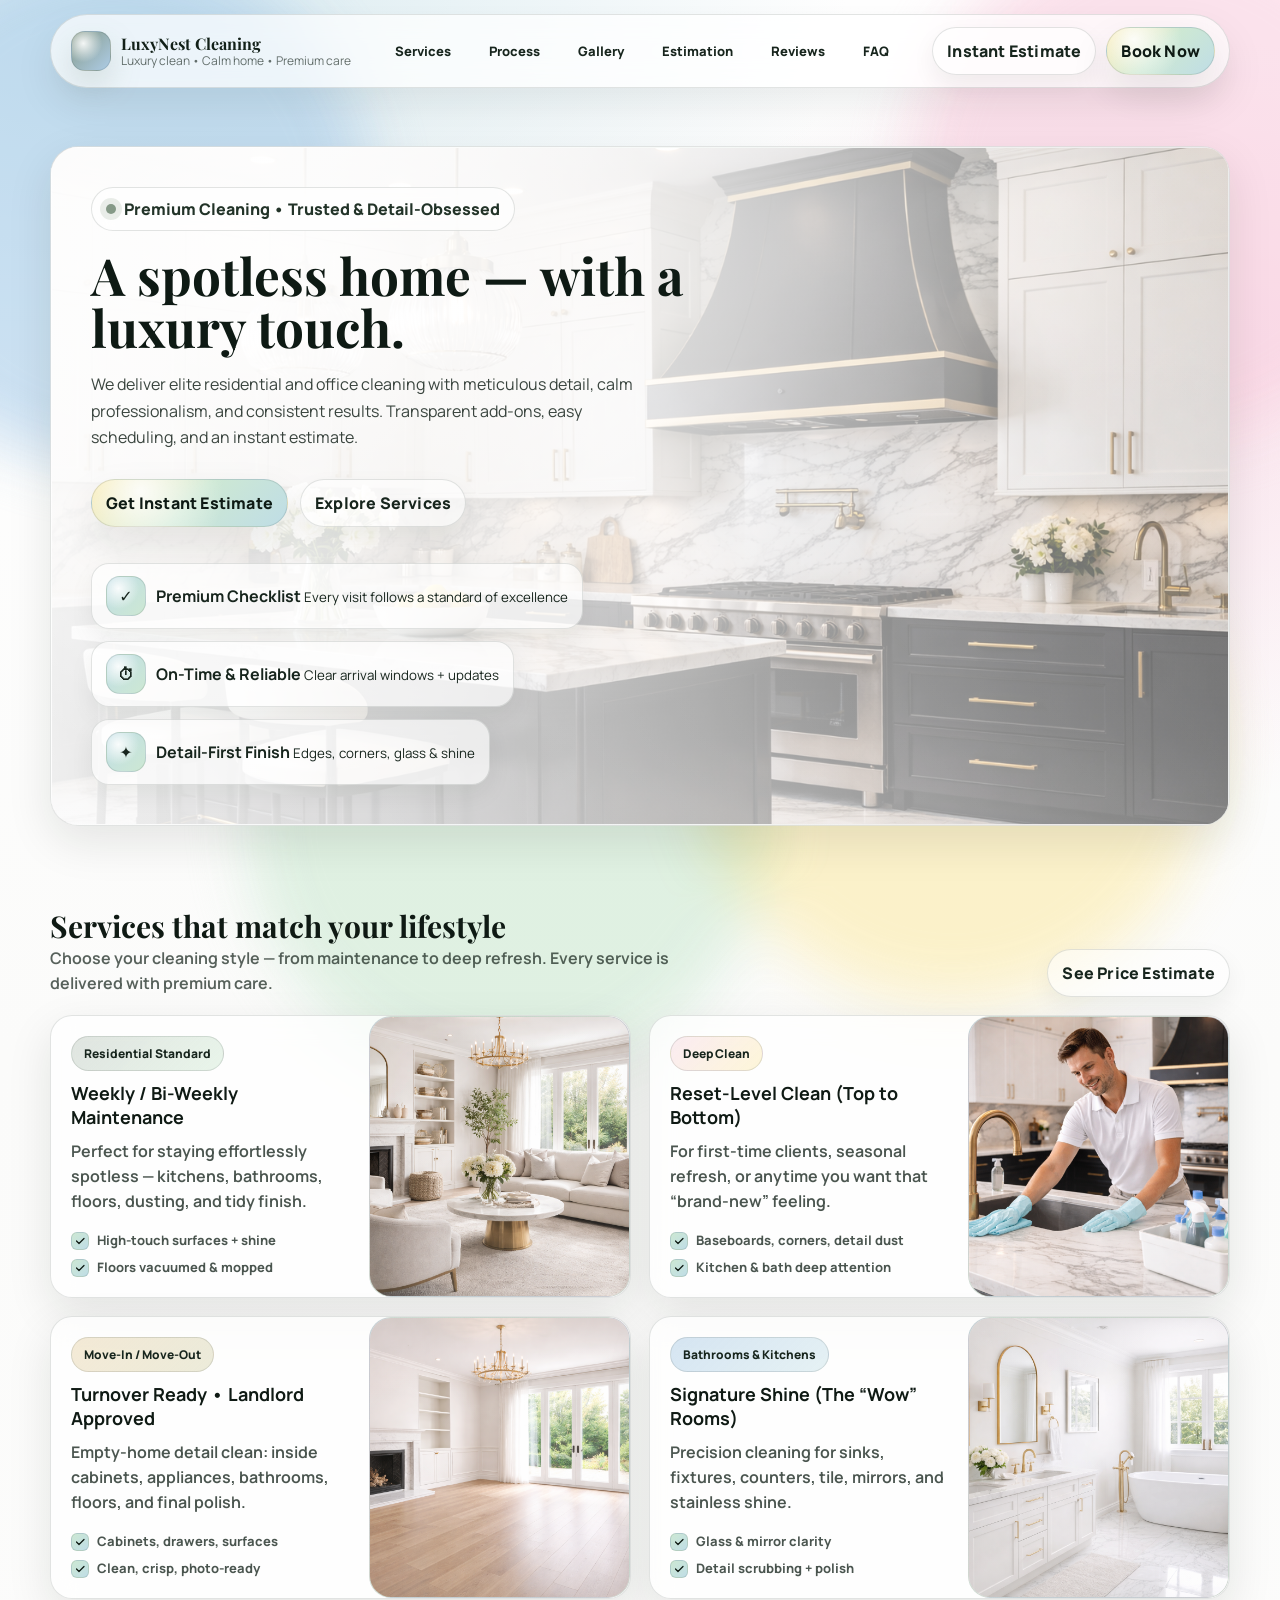
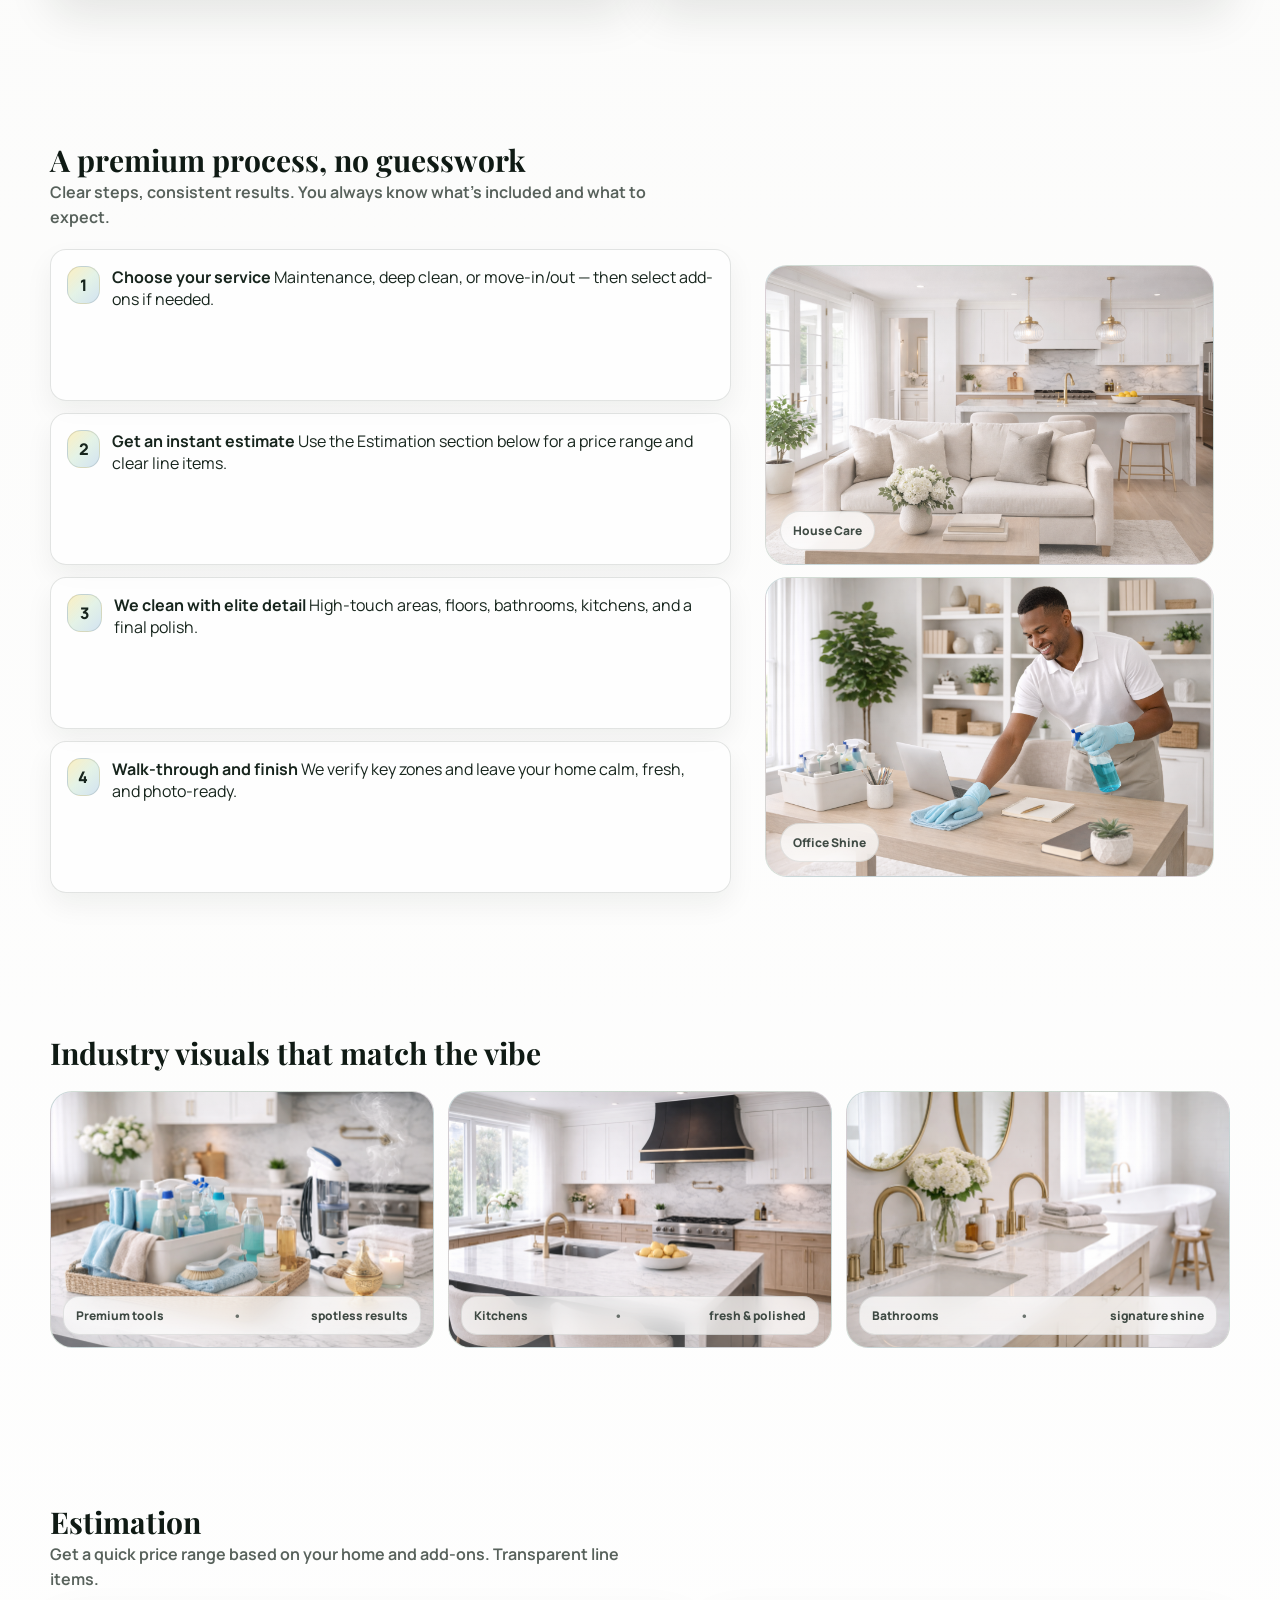
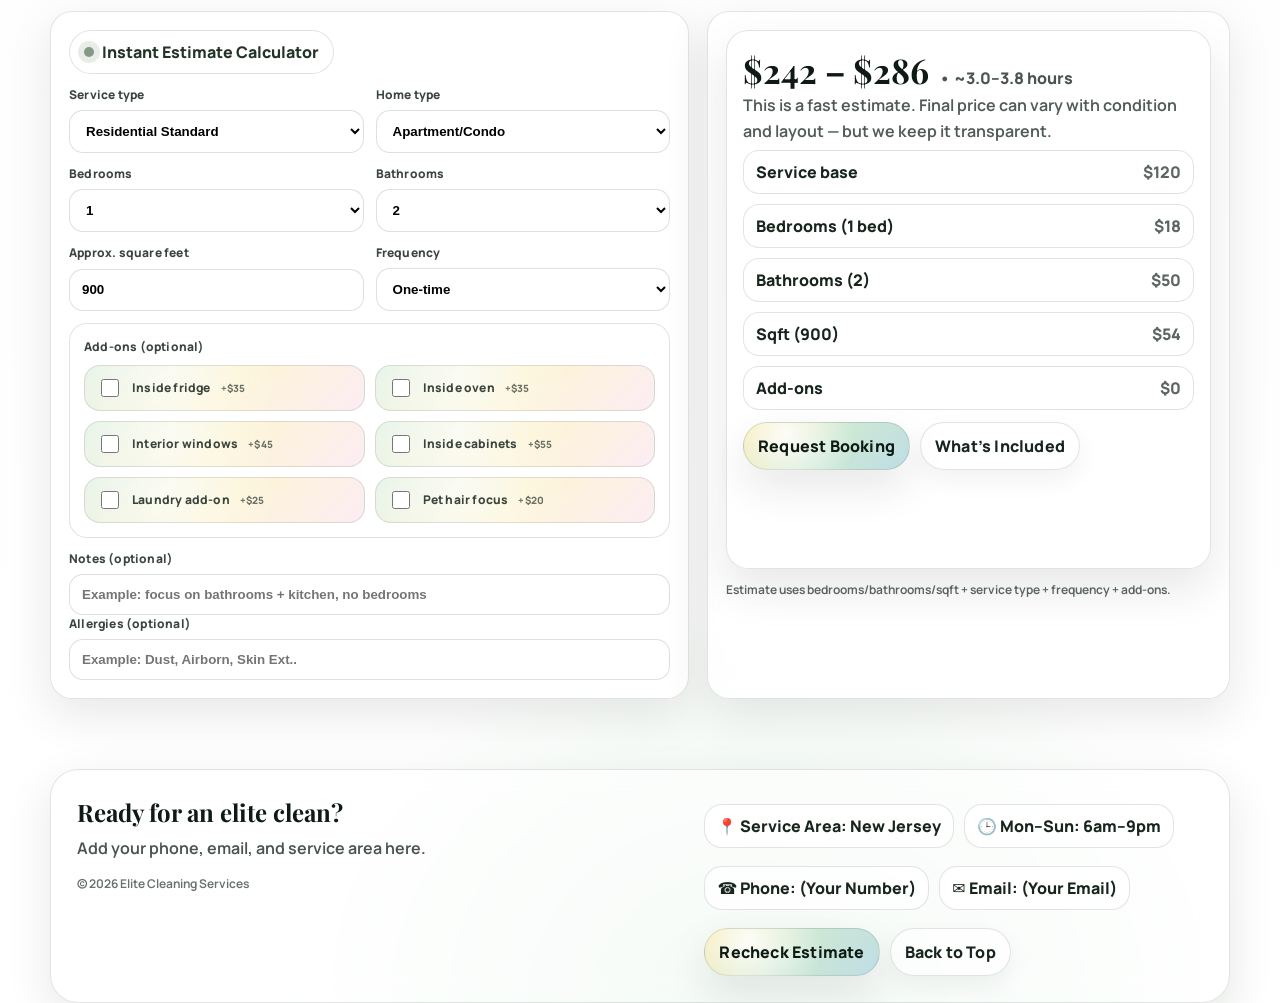
==== commit 6fef131b: "Add files via upload" ====
--- a/index.html
+++ b/index.html
@@ -75,7 +75,8 @@
   <!-- HERO -->
 <header class="hero" id="top">
   <div class="container">
-    <div class="hero-inner card aura">
+    <div class="hero-inner card">
+
       <div class="hero-media" aria-hidden="true">
         <img src="images/hero.jpg" alt="Modern clean kitchen" loading="eager" fetchpriority="high" />
       </div>
@@ -83,44 +84,46 @@
       <div class="hero-overlay" aria-hidden="true"></div>
 
       <div class="hero-content">
+
         <div class="pill reveal">
-          <span class="dot" aria-hidden="true"></span>
+          <span class="dot"></span>
           Premium Cleaning • Trusted & Detail-Obsessed
         </div>
 
-        <h2 class="reveal" style="transition-delay:.05s">
-          A spotless home with a luxury touch.
+        <h2 class="reveal">
+          A spotless home — with a luxury touch.
         </h2>
 
-        <p class="reveal" style="transition-delay:.10s">
-          We deliver elite residential and office cleaning with meticulous detail, calm professionalism,
-          and consistent results. Transparent add-ons, easy scheduling, and an instant estimate.
+        <p class="reveal">
+          We deliver elite residential and office cleaning with meticulous detail,
+          calm professionalism, and consistent results.
+          Transparent add-ons, easy scheduling, and an instant estimate.
         </p>
 
-        <div class="hero-actions reveal" style="transition-delay:.15s">
+        <div class="hero-actions reveal">
           <a class="btn btn-primary" href="#estimate">Get Instant Estimate</a>
           <a class="btn btn-ghost" href="#services">Explore Services</a>
         </div>
 
         <div class="hero-stats">
-          <div class="stat reveal" style="transition-delay:.20s">
-            <div class="icon" aria-hidden="true">✓</div>
+          <div class="stat reveal">
+            <div class="icon">✓</div>
             <div>
               <b>Premium Checklist</b>
               <small>Every visit follows a standard of excellence</small>
             </div>
           </div>
 
-          <div class="stat reveal" style="transition-delay:.25s">
-            <div class="icon" aria-hidden="true">⏱</div>
+          <div class="stat reveal">
+            <div class="icon">⏱</div>
             <div>
               <b>On-Time & Reliable</b>
               <small>Clear arrival windows + updates</small>
             </div>
           </div>
 
-          <div class="stat reveal" style="transition-delay:.30s">
-            <div class="icon" aria-hidden="true">✦</div>
+          <div class="stat reveal">
+            <div class="icon">✦</div>
             <div>
               <b>Detail-First Finish</b>
               <small>Edges, corners, glass & shine</small>
@@ -130,8 +133,6 @@
 
       </div>
     </div>
-
-    <p class="sr">Scroll down to view services, process, gallery, estimation, and contact.</p>
   </div>
 </header>
 
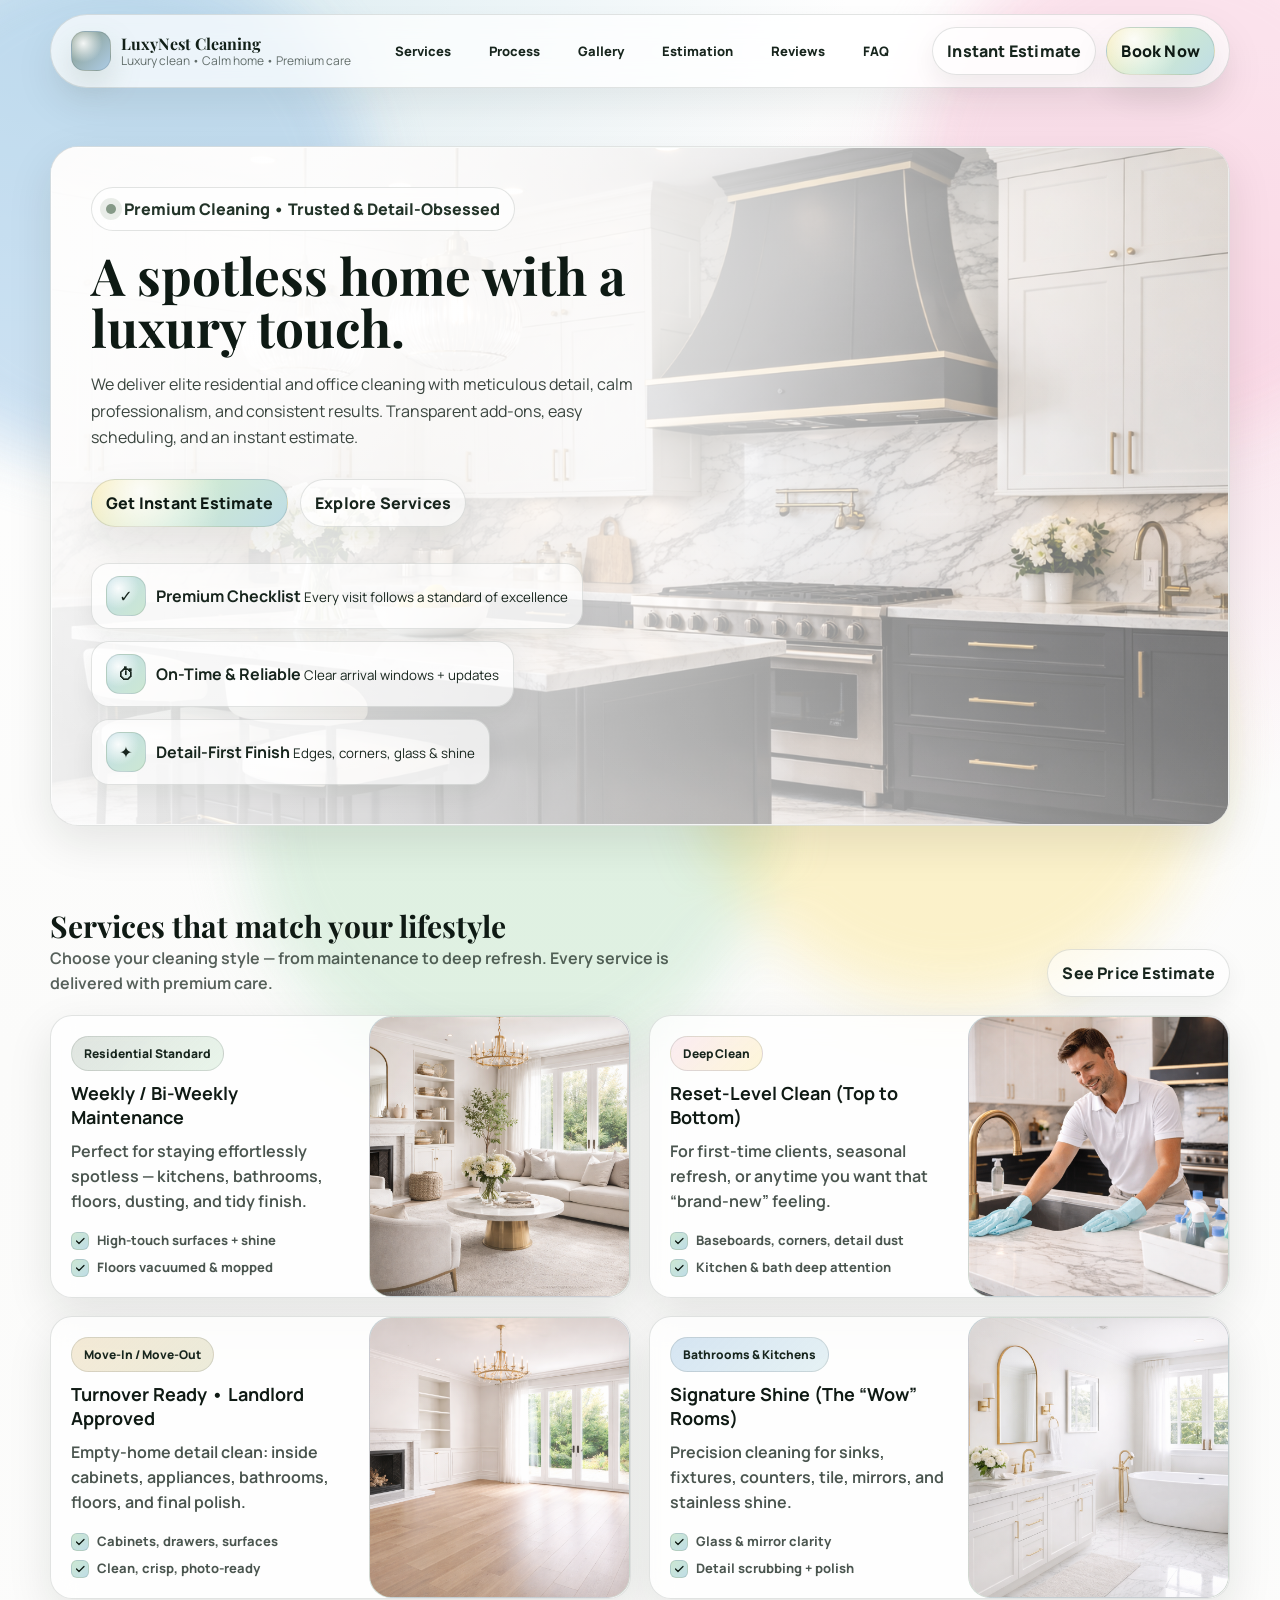
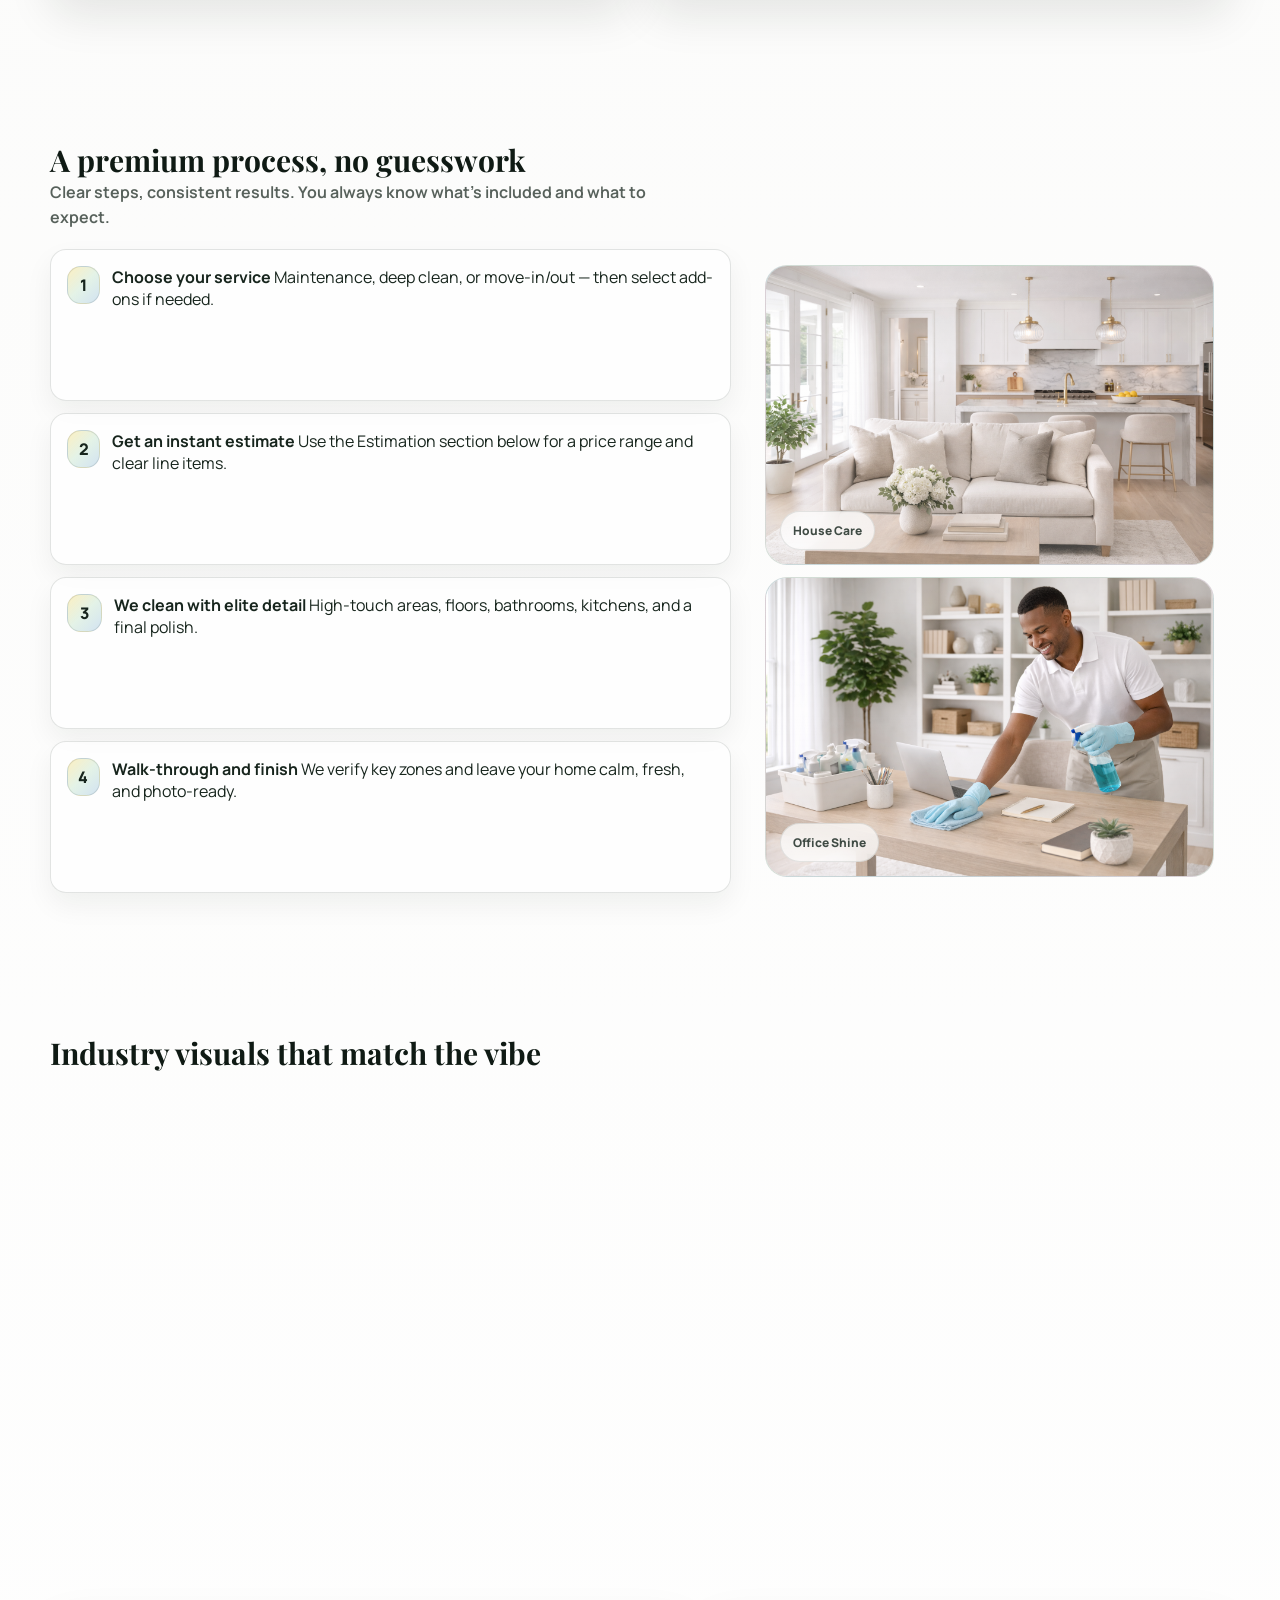
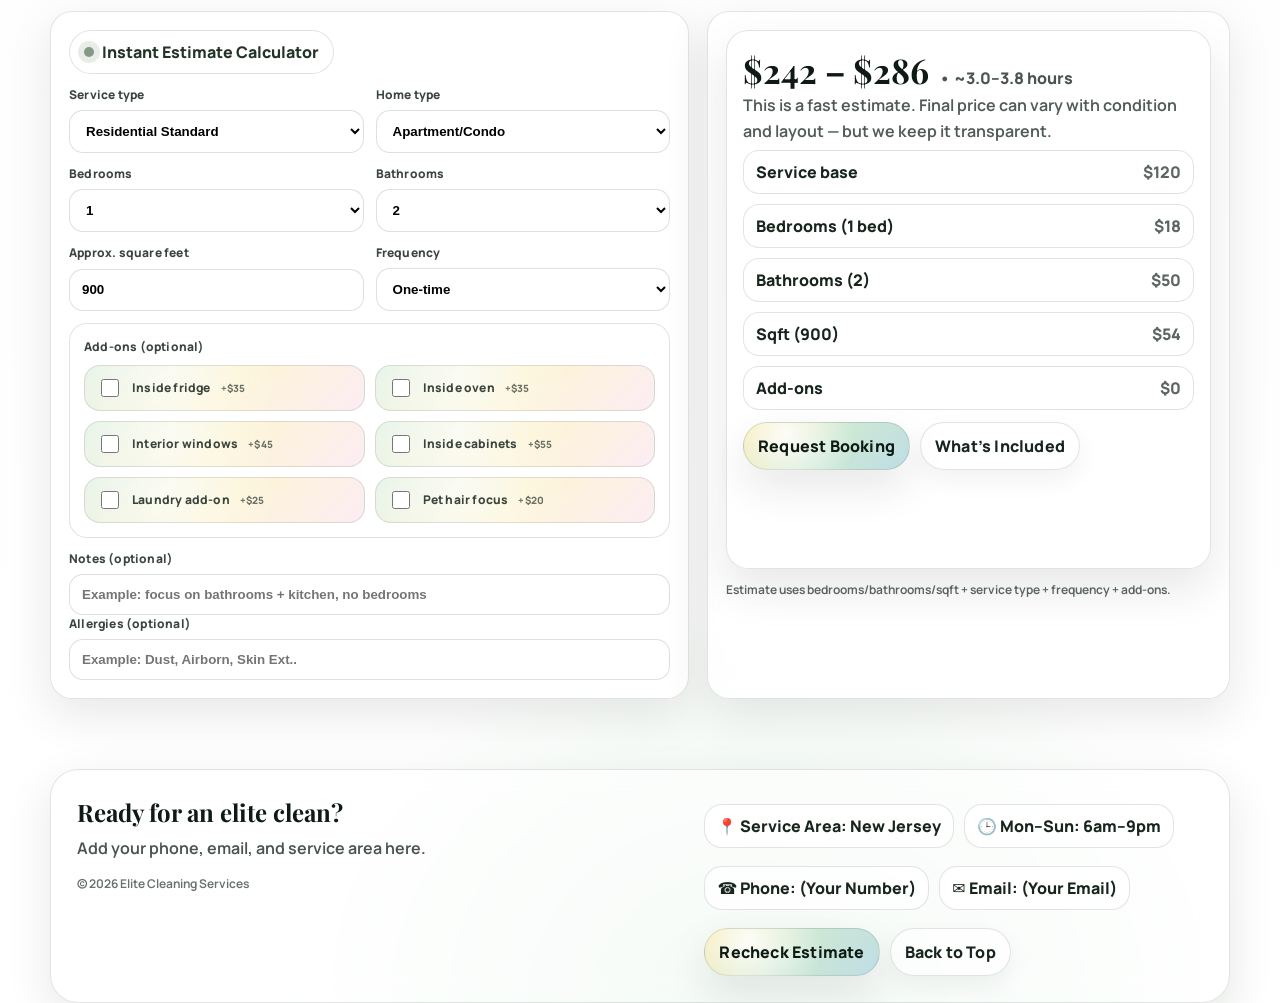
==== commit d426a303: "Update index.html" ====
--- a/index.html
+++ b/index.html
@@ -91,7 +91,7 @@
         </div>
 
         <h2 class="reveal">
-          A spotless home — with a luxury touch.
+          A spotless home with a luxury touch.
         </h2>
 
         <p class="reveal">
@@ -473,3 +473,4 @@
   <script src="app.js"></script>
 </body>
 </html>
+
--- a/style.css
+++ b/style.css
@@ -600,4 +600,39 @@
   .hero-stats{
     justify-items: center;
   }
-}
+}/* =========================================================
+   FINAL OVERRIDE (paste at VERY END of style.css)
+   Centers NAV + HERO card on mobile, without breaking layout
+   ========================================================= */
+@media (max-width: 920px){
+
+  /* 1) Center the NAV pill and HERO card (the “card” look) */
+  .nav,
+  .hero-inner{
+    max-width: var(--mobile-card) !important;
+    margin-left: auto !important;
+    margin-right: auto !important;
+    width: 100% !important;
+  }
+
+  /* 2) Undo any “center everything” rules added earlier */
+  .hero-content{
+    text-align: left !important;   /* keeps your original style */
+    margin-left: 0 !important;
+    margin-right: 0 !important;
+  }
+
+  .hero-content .pill{
+    margin-left: 0 !important;     /* pill stays aligned like before */
+    margin-right: 0 !important;
+  }
+
+  .hero-actions{
+    justify-content: flex-start !important;
+  }
+
+  .hero-stats{
+    justify-items: stretch !important; /* cards fill width nicely */
+  }
+}
+
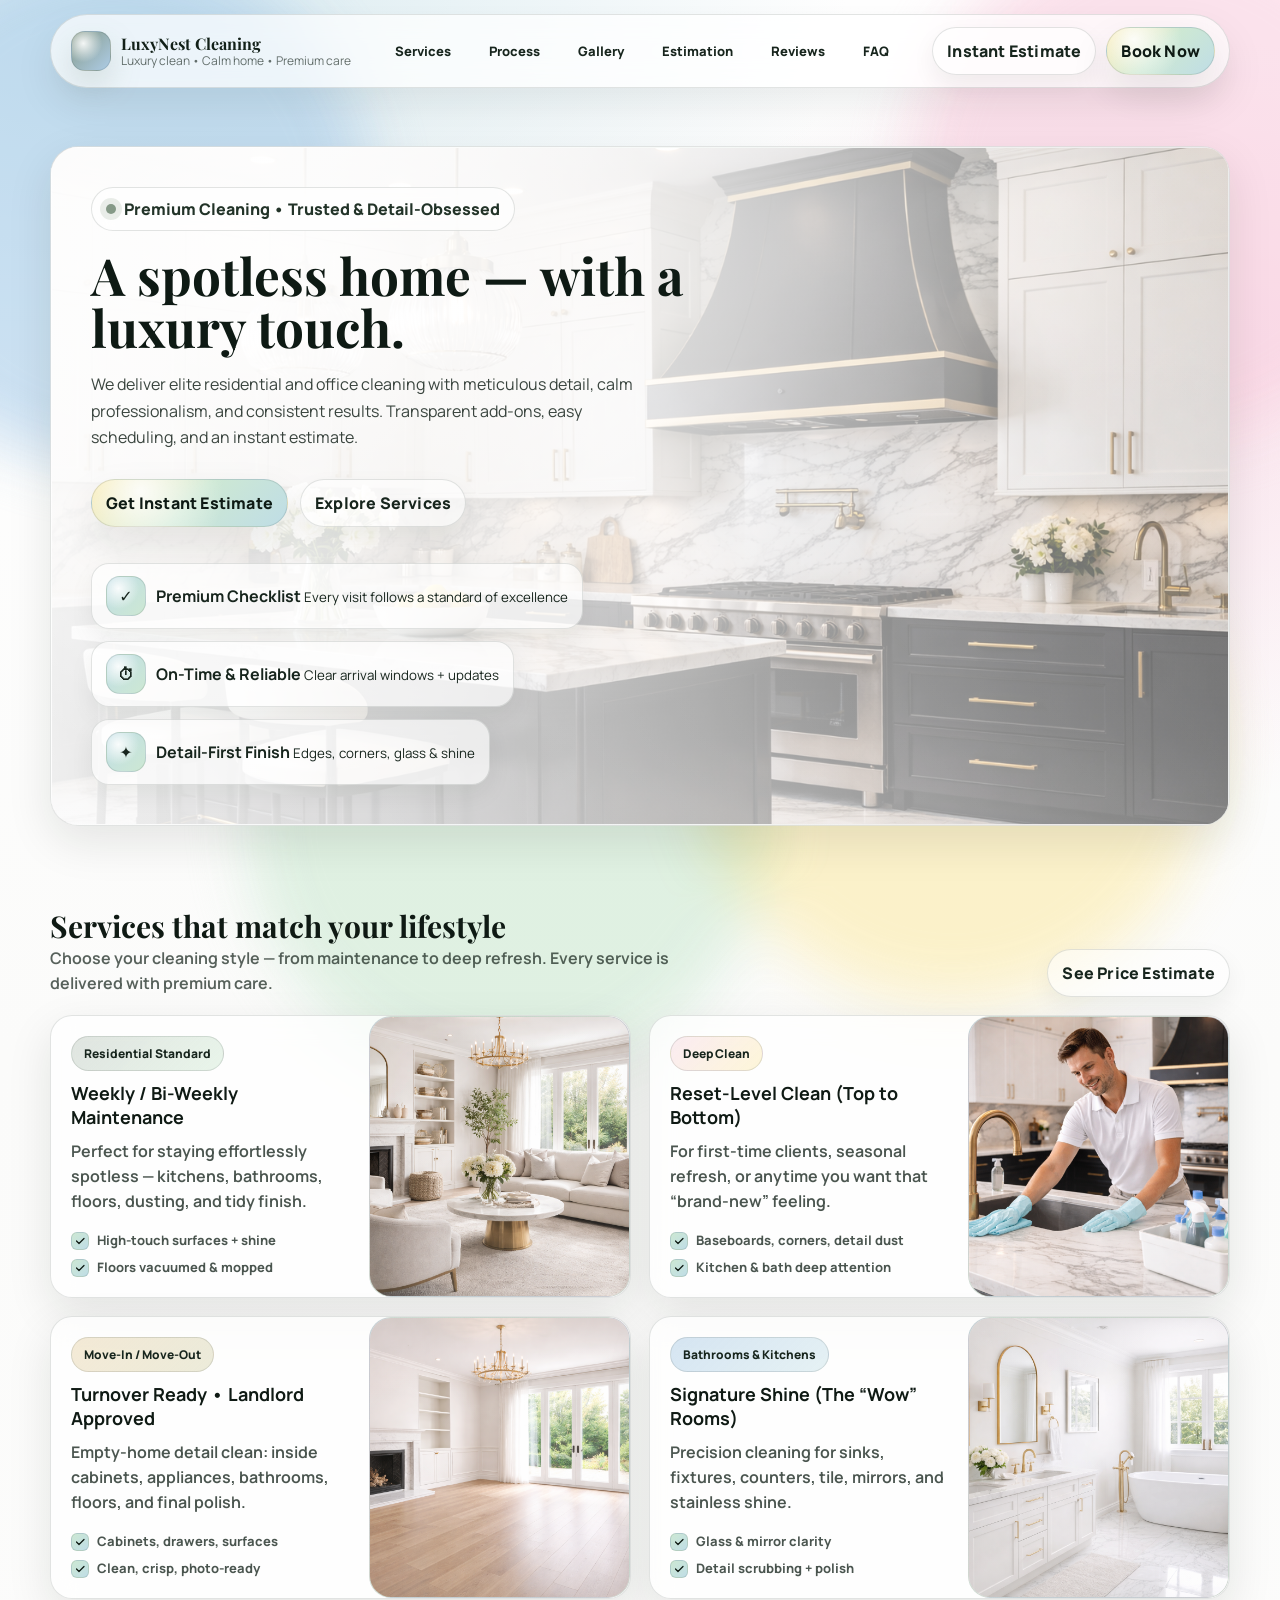
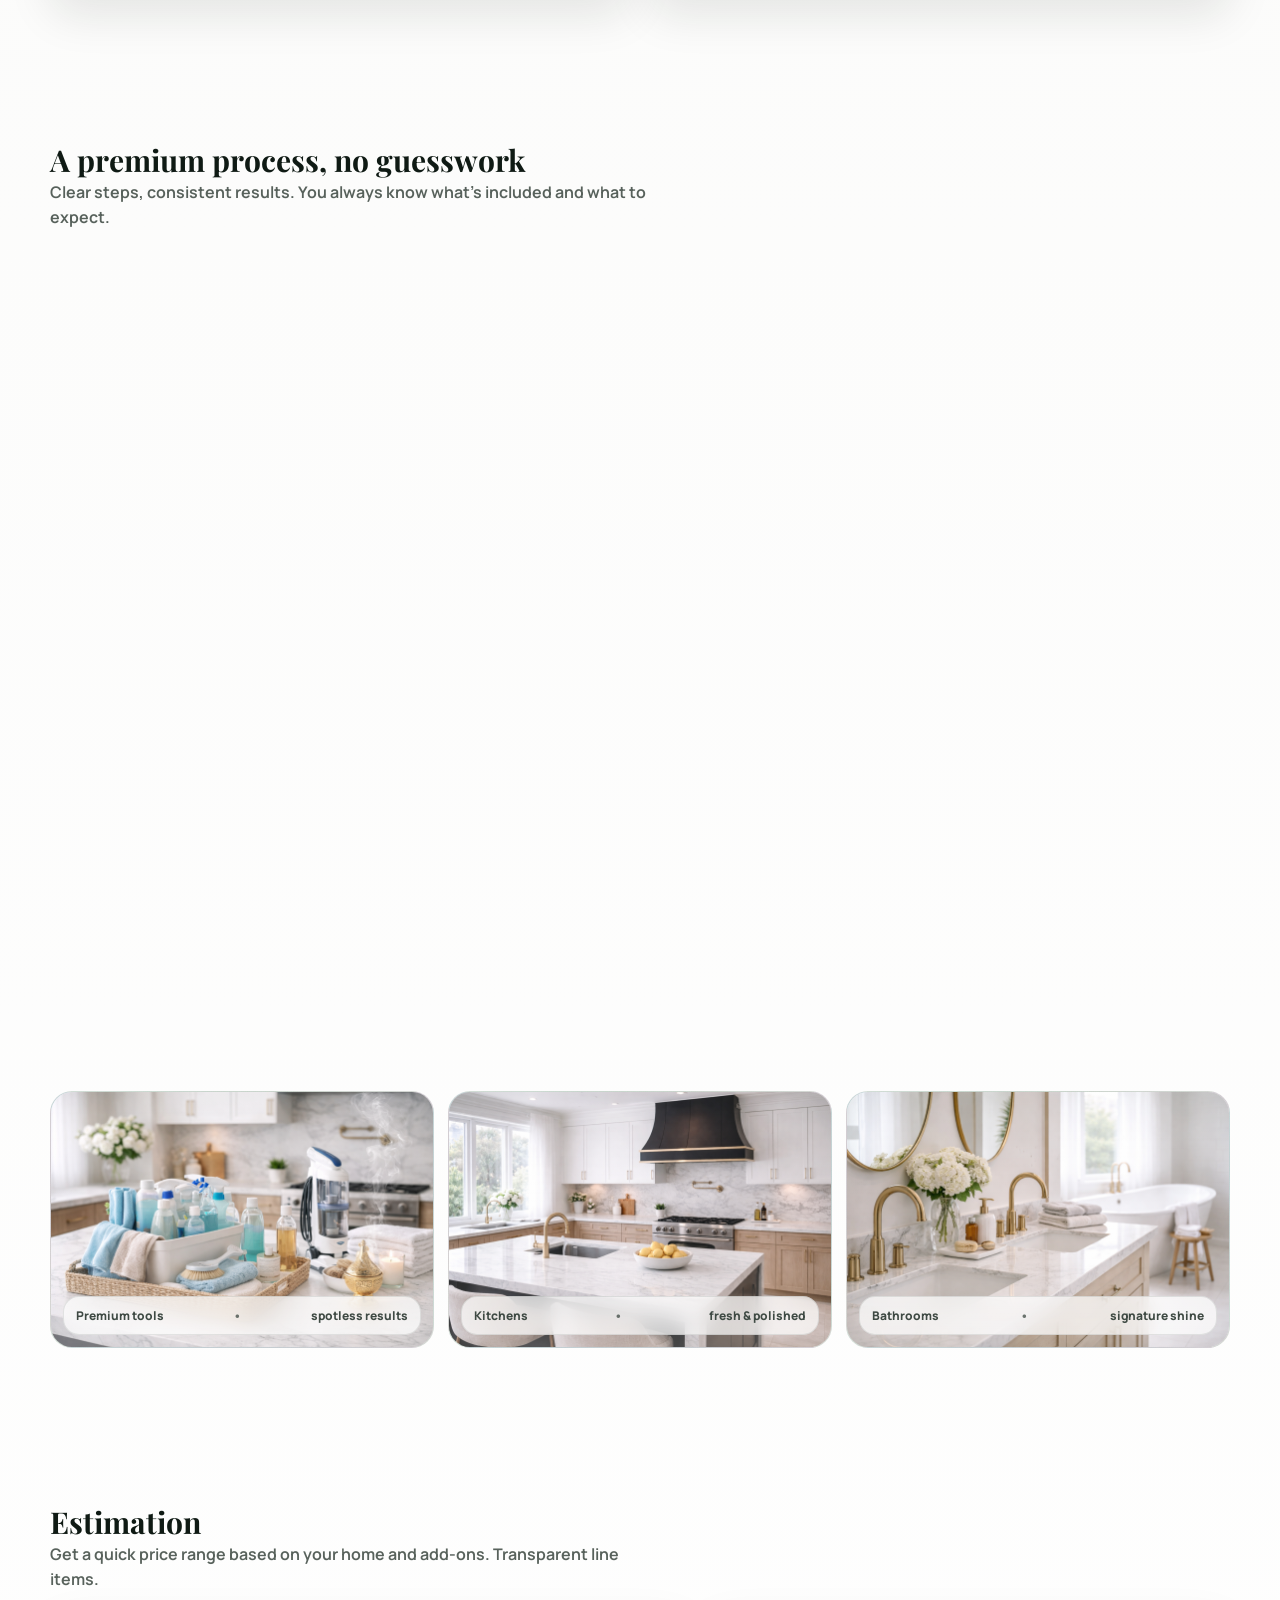
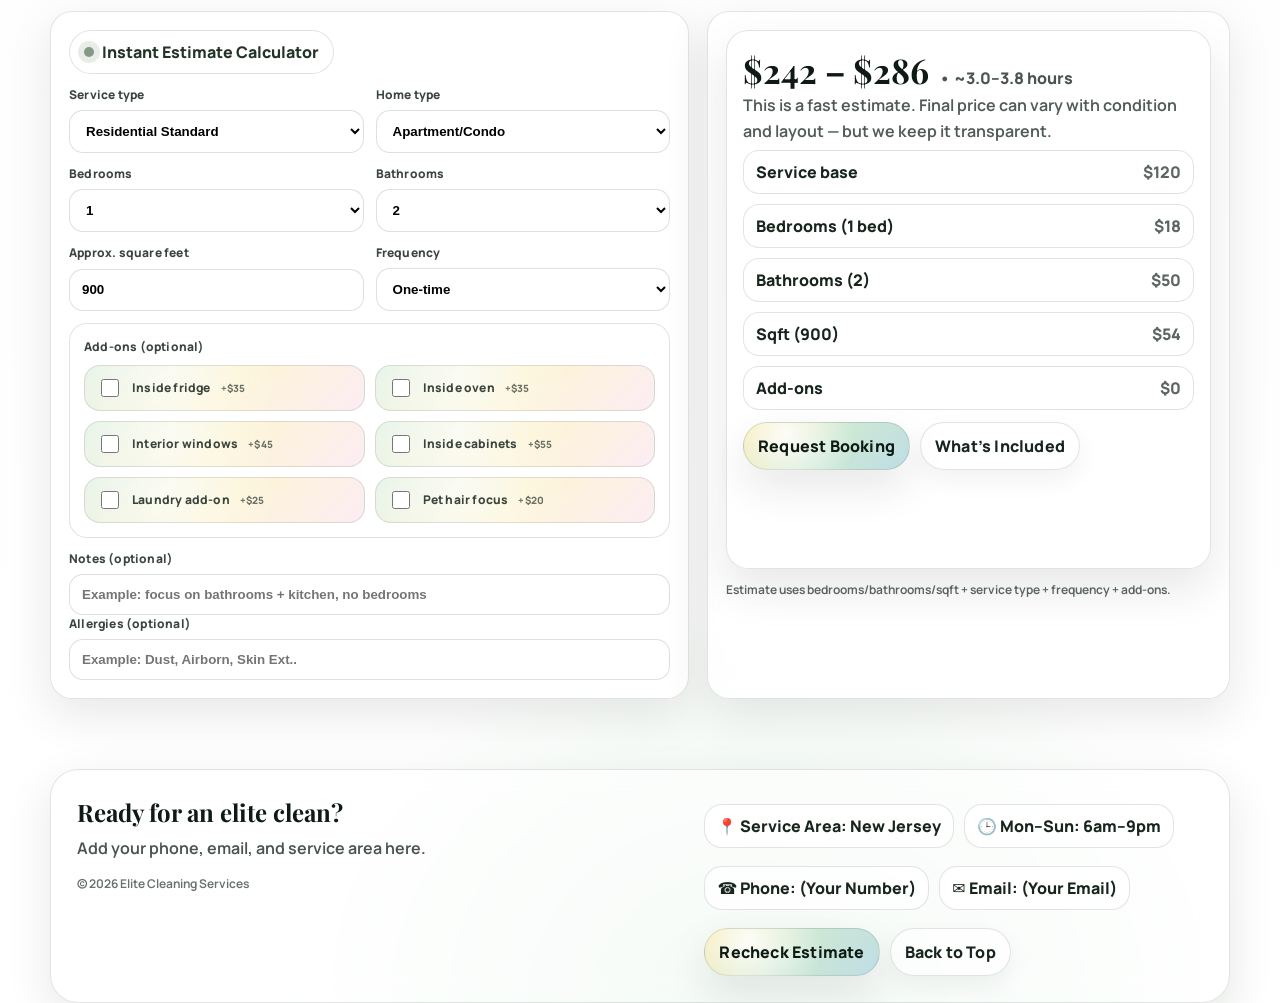
==== commit 09963d22: "Add files via upload" ====
--- a/index.html
+++ b/index.html
@@ -13,7 +13,7 @@
   <link href="https://fonts.googleapis.com/css2?family=Manrope:wght@300;400;500;600;700;800&family=Playfair+Display:wght@500;600;700&display=swap" rel="stylesheet">
 
   <!-- CSS file -->
-<link rel="stylesheet" href="style.css?v=7">
+<link rel="stylesheet" href="style.css?v=10">
 </head>
 
 <body>
@@ -91,7 +91,7 @@
         </div>
 
         <h2 class="reveal">
-          A spotless home with a luxury touch.
+          A spotless home — with a luxury touch.
         </h2>
 
         <p class="reveal">
@@ -473,4 +473,3 @@
   <script src="app.js"></script>
 </body>
 </html>
-
--- a/style.css
+++ b/style.css
@@ -450,57 +450,91 @@
 .panel a:hover{ background: rgba(205,232,211,.35); }
 
 
-/* =========================
-   MOBILE (clean + final)
-   ========================= */
-@media (max-width: 920px){
-
-  html, body { overflow-x: hidden; }
-  .container{ width: min(1180px, calc(100% - 24px)); }
-
-  /* Nav */
-  .nav-links{ display:none; }
-  .hamburger{ display:inline-grid; place-items:center; }
-
+/* =========================================================
+   RESPONSIVE LAYOUT (CLEAN) — Desktop / Tablet / Phone
+   Paste this at END of style.css
+   ========================================================= */
+
+/* ---------- TABLET (<=1100px) ---------- */
+@media (max-width: 1100px){
+
+  .container{ width: min(1180px, calc(100% - 28px)); }
+
+  /* NAV: give breathing room */
+  .nav{ padding: 10px 12px; gap: 12px; }
+  .nav-links{ gap: 10px; }
+  .nav-links a{ padding: 9px 10px; }
+
+  /* HERO: reduce height + padding */
+  .hero{ padding: 28px 0 10px; }
+  .hero-inner{ min-height: 560px; }
+  .hero-content{ padding: 28px; max-width: 680px; }
+
+  /* SERVICES: 2 columns still ok but tighter */
+  .svc{ grid-template-columns: 1fr; }
+  .svc-media{ min-height: 260px; }
+
+  /* PROCESS: stack */
+  .steps{ grid-column: span 12; }
+  .process-media{ grid-column: span 12; }
+
+  /* ESTIMATE: stack */
+  .estimate{ grid-template-columns: 1fr; }
+  .footer-inner{ grid-template-columns: 1fr; }
+}
+
+
+/* ---------- PHONE (<=720px) ---------- */
+@media (max-width: 720px){
+
+  :root{ --mobile-card: 560px; }
+
+  html, body{ overflow-x: hidden; }
+
+  /* NAV: hide links + show hamburger */
+  .nav-links{ display: none; }
+  .hamburger{ display: inline-grid; place-items: center; }
+
+  .nav-wrap{ padding: 10px 0; }
   .nav-wrap .container{
     width: 100%;
     padding-left: 12px;
     padding-right: 12px;
   }
   .nav{
+    width: 100%;
     max-width: var(--mobile-card);
-    margin-left: auto;
-    margin-right: auto;
+    margin: 0 auto;
     padding: 10px 10px;
     gap: 10px;
   }
   .brand h1{ font-size: 14px; }
   .brand span{ font-size: 11px; }
-  .cta .btn{ padding: 10px 12px; }
-
-  /* Hero centered + no crop feeling */
-  .hero{ padding: 22px 0 6px; }
+
+  /* HERO: centered card look, readable spacing */
+  .hero{ padding: 18px 0 6px; }
   .hero-inner{
+    width: 100%;
+    max-width: var(--mobile-card);
+    margin: 0 auto;
     min-height: 520px;
     border-radius: 24px;
-    max-width: var(--mobile-card);
-    margin-left: auto;
-    margin-right: auto;
   }
   .hero-content{
     padding: 18px;
     max-width: 100%;
   }
   .hero h2{
-    font-size: clamp(28px, 8vw, 40px);
+    font-size: clamp(28px, 9vw, 40px);
     line-height: 1.05;
   }
   .hero p{ font-size: 14px; }
 
+  /* buttons full width */
   .hero-actions{ gap: 10px; }
   .hero-actions .btn{ width: 100%; }
 
-  /* Hero stats: always fit */
+  /* HERO STATS: clean 1 column, never overflow */
   .hero-stats{
     display: grid;
     grid-template-columns: 1fr;
@@ -517,7 +551,7 @@
   }
   .stat > div{ min-width: 0; }
   .stat b, .stat small{
-    display:block;
+    display: block;
     white-space: normal;
     overflow-wrap: anywhere;
     word-break: break-word;
@@ -526,13 +560,21 @@
   .stat small{ font-size: 12px; line-height: 1.35; opacity: .85; }
   .stat .icon{ width: 46px; height: 46px; border-radius: 16px; }
 
-  /* Services stack */
+  /* SECTIONS spacing */
+  section{ padding: 52px 0; }
+  .section-head{
+    flex-direction: column;
+    align-items: flex-start;
+    gap: 10px;
+  }
+
+  /* SERVICES: stack */
   .services .svc{ grid-column: span 12; }
   .svc{ grid-template-columns: 1fr; }
-
-  /* Service image: full visible (no crop) */
+  .svc-body{ padding: 16px; }
+
+  /* Service image: modern framed look, no crop (contain) */
   .svc-media{
-    min-height: unset;
     margin: 0 14px 14px;
     padding: 12px;
   }
@@ -544,26 +586,24 @@
   }
   .svc:hover .svc-media img{ transform: none; }
 
-  /* Process */
-  .process .steps{ grid-column: span 12; }
-  .process .process-media{ grid-column: span 12; }
-
-  /* Gallery */
+  /* GALLERY: single column */
   .masonry{ columns: 1; }
 
-  /* Estimate */
+  /* ESTIMATE: one column */
   .estimate{ grid-template-columns: 1fr; }
   .form-grid{ grid-template-columns: 1fr; }
   .addons-row{ grid-template-columns: 1fr; }
+
+  /* prevents iOS zoom */
   select, input[type="number"], input[type="text"]{ font-size: 16px; }
 
-  /* Footer */
+  /* FOOTER */
   .footer-inner{ grid-template-columns: 1fr; }
 
-  /* Drawer */
+  /* DRAWER */
   .panel{
+    left: 12px;
     right: 12px;
-    left: 12px;
     width: auto;
     top: 12px;
     border-radius: 24px;
@@ -571,68 +611,8 @@
   .panel a{ padding: 16px; font-size: 15px; }
 }
 
-/* Reduce motion */
+
+/* ---------- ACCESSIBILITY ---------- */
 @media (prefers-reduced-motion: reduce){
   *{ animation: none !important; transition: none !important; }
 }
-/* === FINAL MOBILE HERO CONTENT CENTERING === */
-@media (max-width: 920px){
-
-  /* center the hero content block itself */
-  .hero-content{
-    margin-left: auto;
-    margin-right: auto;
-    text-align: center;
-  }
-
-  /* center pill */
-  .hero-content .pill{
-    margin-left: auto;
-    margin-right: auto;
-  }
-
-  /* center buttons but keep full width */
-  .hero-actions{
-    justify-content: center;
-  }
-
-  /* center stats container (cards stay full width) */
-  .hero-stats{
-    justify-items: center;
-  }
-}/* =========================================================
-   FINAL OVERRIDE (paste at VERY END of style.css)
-   Centers NAV + HERO card on mobile, without breaking layout
-   ========================================================= */
-@media (max-width: 920px){
-
-  /* 1) Center the NAV pill and HERO card (the “card” look) */
-  .nav,
-  .hero-inner{
-    max-width: var(--mobile-card) !important;
-    margin-left: auto !important;
-    margin-right: auto !important;
-    width: 100% !important;
-  }
-
-  /* 2) Undo any “center everything” rules added earlier */
-  .hero-content{
-    text-align: left !important;   /* keeps your original style */
-    margin-left: 0 !important;
-    margin-right: 0 !important;
-  }
-
-  .hero-content .pill{
-    margin-left: 0 !important;     /* pill stays aligned like before */
-    margin-right: 0 !important;
-  }
-
-  .hero-actions{
-    justify-content: flex-start !important;
-  }
-
-  .hero-stats{
-    justify-items: stretch !important; /* cards fill width nicely */
-  }
-}
-
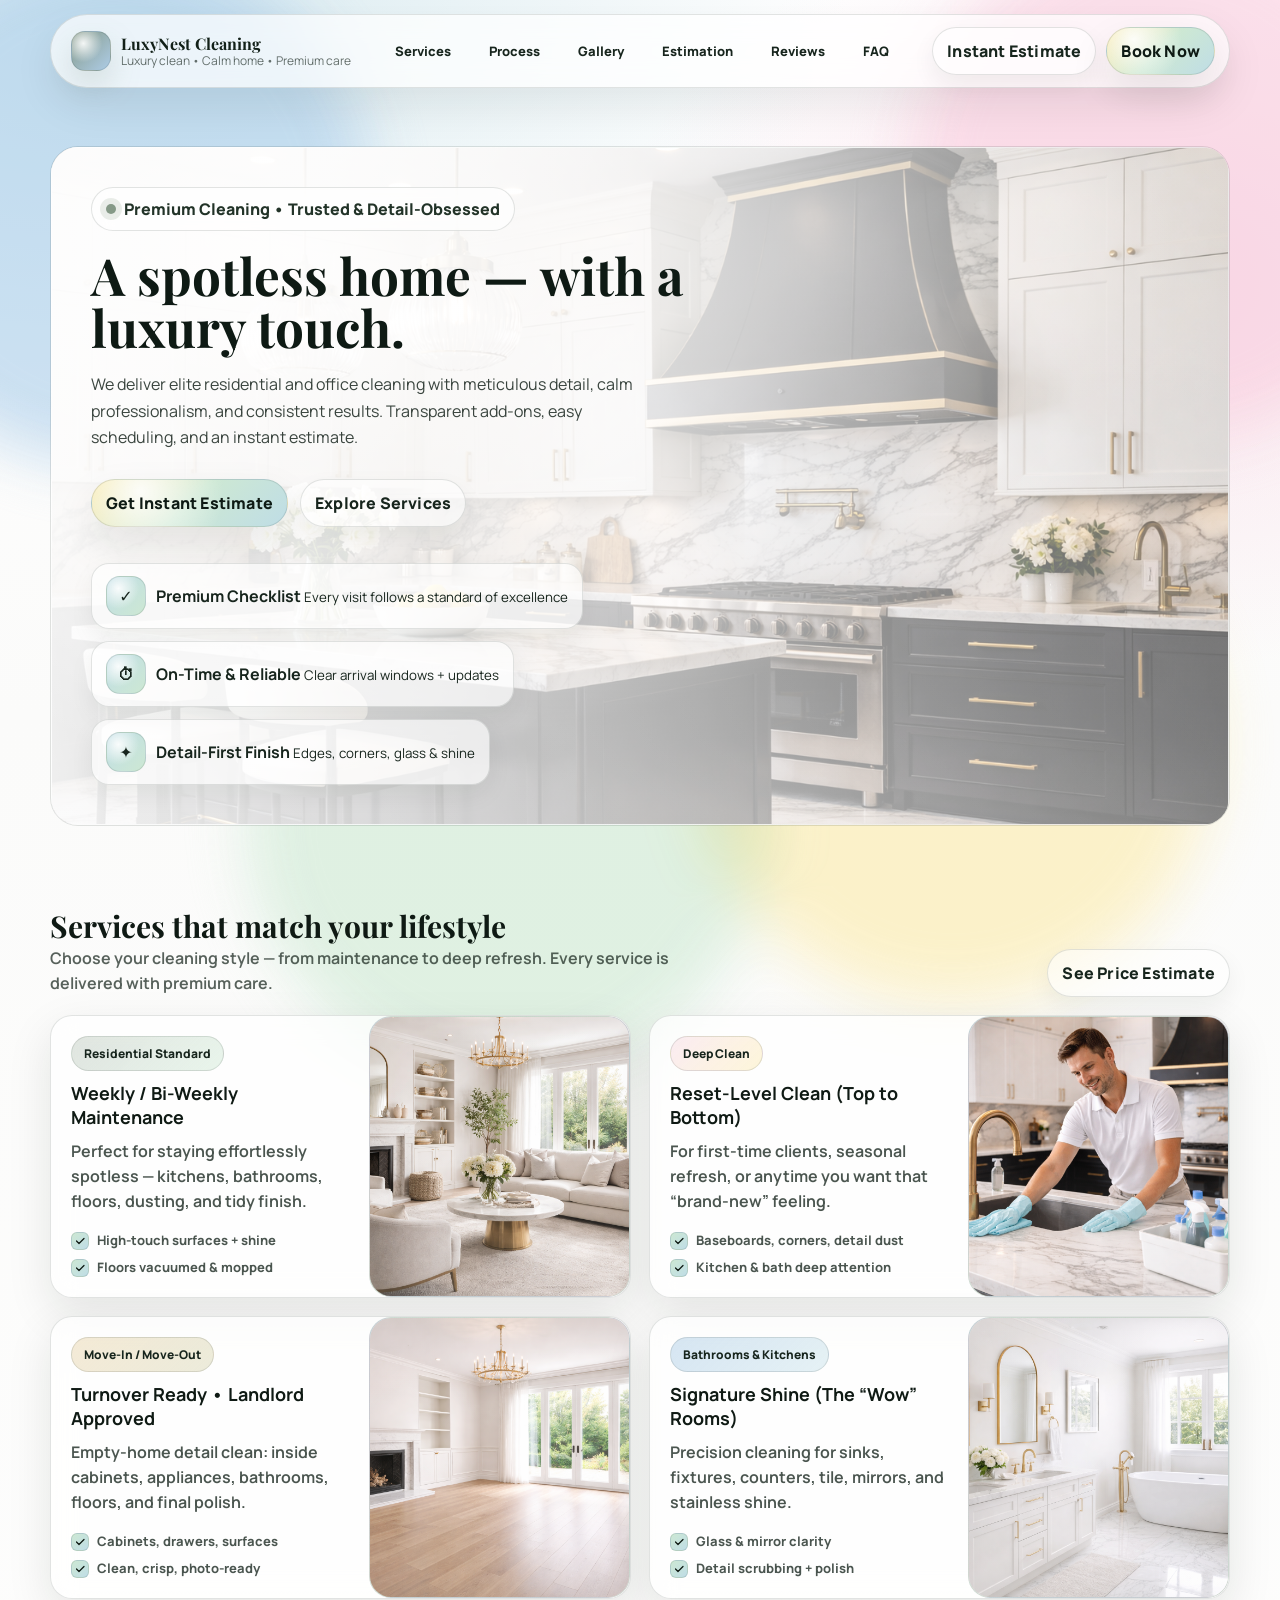
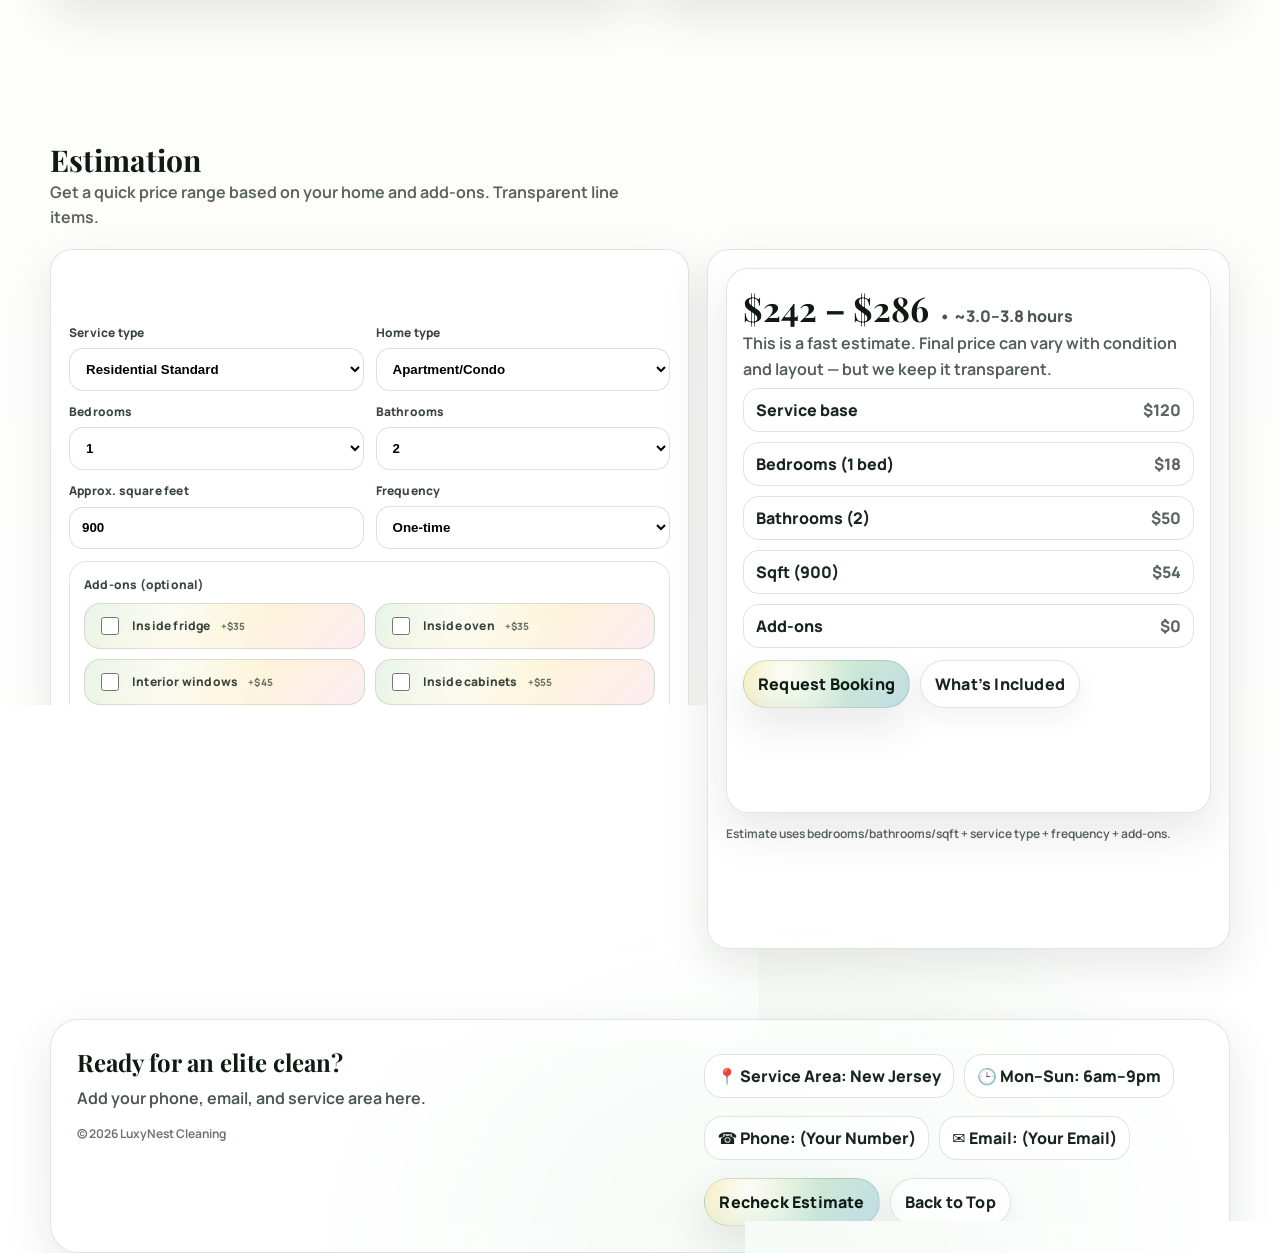
==== commit 1666f815: "Update print statement from 'Hello' to 'Goodbye'" ====
--- a/index.html
+++ b/index.html
@@ -12,8 +12,8 @@
   <link rel="preconnect" href="https://fonts.gstatic.com" crossorigin>
   <link href="https://fonts.googleapis.com/css2?family=Manrope:wght@300;400;500;600;700;800&family=Playfair+Display:wght@500;600;700&display=swap" rel="stylesheet">
 
-  <!-- CSS file -->
-<link rel="stylesheet" href="style.css?v=10">
+  <!-- CSS -->
+  <link rel="stylesheet" href="style.css?v=9">
 </head>
 
 <body>
@@ -48,7 +48,7 @@
       <div class="nav">
         <a class="brand" href="#top" aria-label="Go to top">
           <div class="logo" aria-hidden="true"></div>
-          <div>
+          <div class="brand-text">
             <h1>LuxyNest Cleaning</h1>
             <span>Luxury clean • Calm home • Premium care</span>
           </div>
@@ -73,68 +73,66 @@
   </div>
 
   <!-- HERO -->
-<header class="hero" id="top">
-  <div class="container">
-    <div class="hero-inner card">
-
-      <div class="hero-media" aria-hidden="true">
-        <img src="images/hero.jpg" alt="Modern clean kitchen" loading="eager" fetchpriority="high" />
-      </div>
-
-      <div class="hero-overlay" aria-hidden="true"></div>
-
-      <div class="hero-content">
-
-        <div class="pill reveal">
-          <span class="dot"></span>
-          Premium Cleaning • Trusted & Detail-Obsessed
-        </div>
-
-        <h2 class="reveal">
-          A spotless home — with a luxury touch.
-        </h2>
-
-        <p class="reveal">
-          We deliver elite residential and office cleaning with meticulous detail,
-          calm professionalism, and consistent results.
-          Transparent add-ons, easy scheduling, and an instant estimate.
-        </p>
-
-        <div class="hero-actions reveal">
-          <a class="btn btn-primary" href="#estimate">Get Instant Estimate</a>
-          <a class="btn btn-ghost" href="#services">Explore Services</a>
-        </div>
-
-        <div class="hero-stats">
-          <div class="stat reveal">
-            <div class="icon">✓</div>
-            <div>
-              <b>Premium Checklist</b>
-              <small>Every visit follows a standard of excellence</small>
-            </div>
-          </div>
-
-          <div class="stat reveal">
-            <div class="icon">⏱</div>
-            <div>
-              <b>On-Time & Reliable</b>
-              <small>Clear arrival windows + updates</small>
-            </div>
-          </div>
-
-          <div class="stat reveal">
-            <div class="icon">✦</div>
-            <div>
-              <b>Detail-First Finish</b>
-              <small>Edges, corners, glass & shine</small>
-            </div>
-          </div>
-        </div>
-
-      </div>
-    </div>
-  </div>
-</header>
+  <header class="hero" id="top">
+    <div class="container">
+      <div class="hero-inner aura">
+        <div class="hero-media" aria-hidden="true">
+          <img src="images/hero.jpg" alt="Modern clean kitchen" loading="eager" fetchpriority="high" />
+        </div>
+        <div class="hero-overlay" aria-hidden="true"></div>
+
+        <div class="hero-content">
+          <div class="pill reveal">
+            <span class="dot" aria-hidden="true"></span>
+            Premium Cleaning • Trusted & Detail-Obsessed
+          </div>
+
+          <h2 class="reveal" style="transition-delay:.05s">
+            A spotless home — with a luxury touch.
+          </h2>
+
+          <p class="reveal" style="transition-delay:.10s">
+            We deliver elite residential and office cleaning with meticulous detail, calm professionalism,
+            and consistent results. Transparent add-ons, easy scheduling, and an instant estimate.
+          </p>
+
+          <div class="hero-actions reveal" style="transition-delay:.15s">
+            <a class="btn btn-primary" href="#estimate">Get Instant Estimate</a>
+            <a class="btn btn-ghost" href="#services">Explore Services</a>
+          </div>
+
+          <div class="hero-stats">
+            <div class="stat reveal" style="transition-delay:.20s">
+              <div class="icon" aria-hidden="true">✓</div>
+              <div>
+                <b>Premium Checklist</b>
+                <small>Every visit follows a standard of excellence</small>
+              </div>
+            </div>
+
+            <div class="stat reveal" style="transition-delay:.25s">
+              <div class="icon" aria-hidden="true">⏱</div>
+              <div>
+                <b>On-Time & Reliable</b>
+                <small>Clear arrival windows + updates</small>
+              </div>
+            </div>
+
+            <div class="stat reveal" style="transition-delay:.30s">
+              <div class="icon" aria-hidden="true">✦</div>
+              <div>
+                <b>Detail-First Finish</b>
+                <small>Edges, corners, glass & shine</small>
+              </div>
+            </div>
+          </div>
+
+        </div>
+      </div>
+
+      <p class="sr">Scroll down to view services, process, gallery, estimation, and contact.</p>
+    </div>
+  </header>
 
   <!-- SERVICES -->
   <section id="services">
@@ -184,7 +182,7 @@
             </ul>
           </div>
           <div class="svc-media">
-           <img src="images/kitchen.jpg" alt="Clean kitchen" loading="lazy">
+            <img src="images/kitchen.jpg" alt="Clean kitchen" loading="lazy">
           </div>
         </article>
 
@@ -229,100 +227,7 @@
     </div>
   </section>
 
-  <!-- PROCESS -->
-  <section id="process">
-    <div class="container">
-      <div class="section-head">
-        <div>
-          <h3 class="reveal">A premium process, no guesswork</h3>
-          <p class="reveal" style="transition-delay:.06s">
-            Clear steps, consistent results. You always know what’s included and what to expect.
-          </p>
-        </div>
-      </div>
-
-      <div class="grid process">
-        <div class="steps">
-          <div class="step reveal">
-            <div class="step-num">1</div>
-            <div>
-              <b>Choose your service</b>
-              <span>Maintenance, deep clean, or move-in/out — then select add-ons if needed.</span>
-            </div>
-          </div>
-          <div class="step reveal" style="transition-delay:.06s">
-            <div class="step-num">2</div>
-            <div>
-              <b>Get an instant estimate</b>
-              <span>Use the Estimation section below for a price range and clear line items.</span>
-            </div>
-          </div>
-          <div class="step reveal" style="transition-delay:.12s">
-            <div class="step-num">3</div>
-            <div>
-              <b>We clean with elite detail</b>
-              <span>High-touch areas, floors, bathrooms, kitchens, and a final polish.</span>
-            </div>
-          </div>
-          <div class="step reveal" style="transition-delay:.18s">
-            <div class="step-num">4</div>
-            <div>
-              <b>Walk-through and finish</b>
-              <span>We verify key zones and leave your home calm, fresh, and photo-ready.</span>
-            </div>
-          </div>
-        </div>
-
-        <div class="process-media">
-          <div class="media-stack">
-            <div class="media-tile reveal lift">
-              <img src="images/tools.jpg" alt="Cleaning tools" loading="lazy">
-              <div class="label">House Care</div>
-            </div>
-            <div class="media-tile reveal lift" style="transition-delay:.08s">
-              <img src="images/office.jpg" alt="Office cleaning" loading="lazy">
-              <div class="label">Office Shine</div>
-            </div>
-          </div>
-        </div>
-      </div>
-
-    </div>
-  </section>
-
-  <!-- GALLERY -->
-  <section id="gallery">
-    <div class="container">
-      <div class="section-head">
-        <div>
-          <h3 class="reveal">Industry visuals that match the vibe</h3>
-          <p class="reveal" style="transition-delay:.06s">
-
-          </p>
-        </div>
-      </div>
-
-      <div class="masonry">
-        <figure class="shot reveal">
-                        <img src="images/toolss.jpg" alt="Office cleaning" loading="lazy">
-
-          <figcaption class="cap">Premium tools <em>•</em> spotless results</figcaption>
-        </figure>
-        <figure class="shot reveal" style="transition-delay:.06s">
-                <img src="images/modernKitchen.jpg" alt="Office cleaning" loading="lazy">
-
-          <figcaption class="cap">Kitchens <em>•</em> fresh & polished</figcaption>
-        </figure>
-        <figure class="shot reveal" style="transition-delay:.12s">
-                    <img src="images/modernbathroom.jpg" alt="Office cleaning" loading="lazy">
-
-          <figcaption class="cap">Bathrooms <em>•</em> signature shine</figcaption>
-        </figure>
-      </div>
-    </div>
-  </section>
-
-  <!-- ESTIMATION (kept) -->
+  <!-- ESTIMATION -->
   <section id="estimate">
     <div class="container">
       <div class="section-head">
@@ -404,13 +309,12 @@
               <label for="notes">Notes (optional)</label>
               <input id="notes" type="text" placeholder="Example: focus on bathrooms + kitchen, no bedrooms" />
             </div>
-         
- </div>
-<div class="field" style="grid-column:1/-1;">
-              <label for="notes">Allergies (optional)</label>
-              <input id="notes" type="text" placeholder="Example: Dust, Airborn, Skin Ext.. " />
-            </div>
-
+
+            <div class="field" style="grid-column:1/-1;">
+              <label for="allergies">Allergies (optional)</label>
+              <input id="allergies" type="text" placeholder="Example: Dust, Airborne, Skin etc." />
+            </div>
+          </div>
         </div>
 
         <div class="card summary reveal lift" style="transition-delay:.06s">
@@ -447,7 +351,7 @@
           <div>
             <h4>Ready for an elite clean?</h4>
             <p>Add your phone, email, and service area here.</p>
-            <div class="copyright">© <span id="year"></span> Elite Cleaning Services</div>
+            <div class="copyright">© <span id="year"></span> LuxyNest Cleaning</div>
           </div>
 
           <div class="contact">
@@ -469,7 +373,7 @@
     </div>
   </footer>
 
-  <!-- JS file -->
+  <!-- JS -->
   <script src="app.js"></script>
 </body>
 </html>
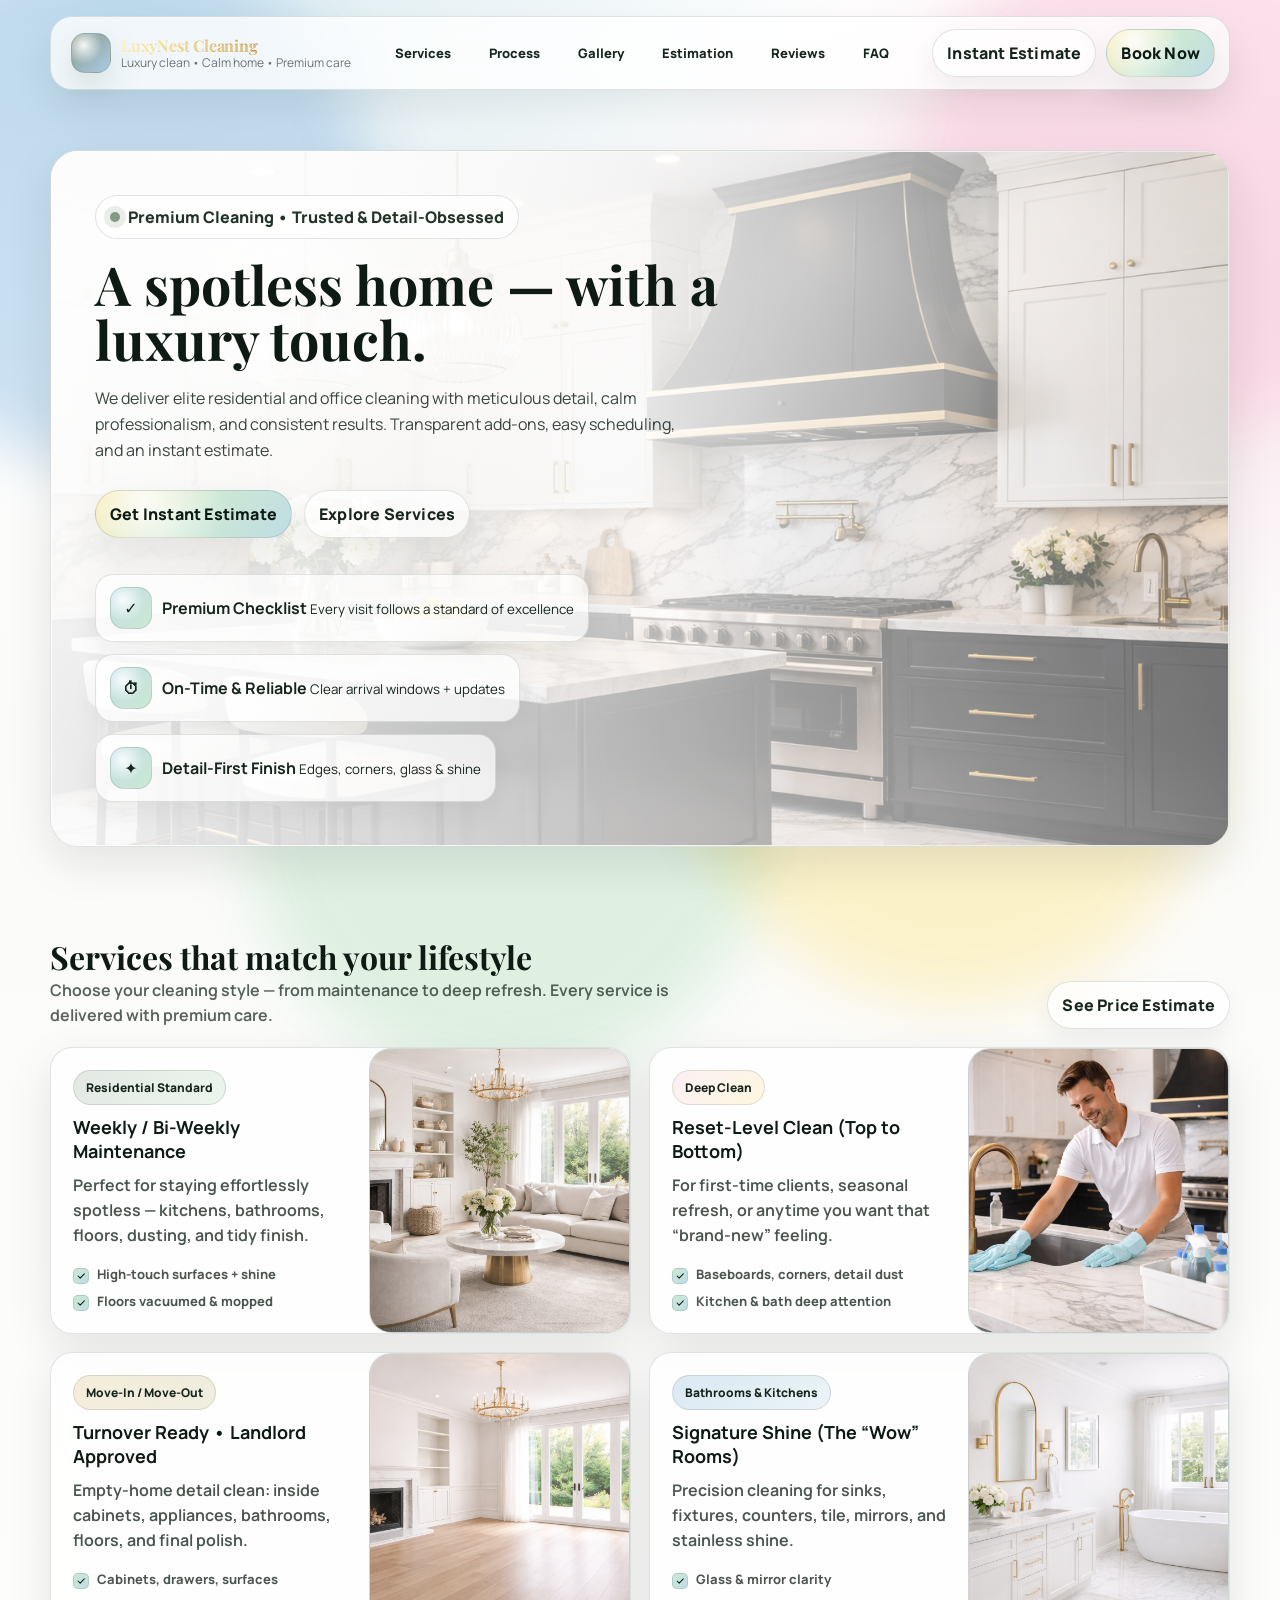
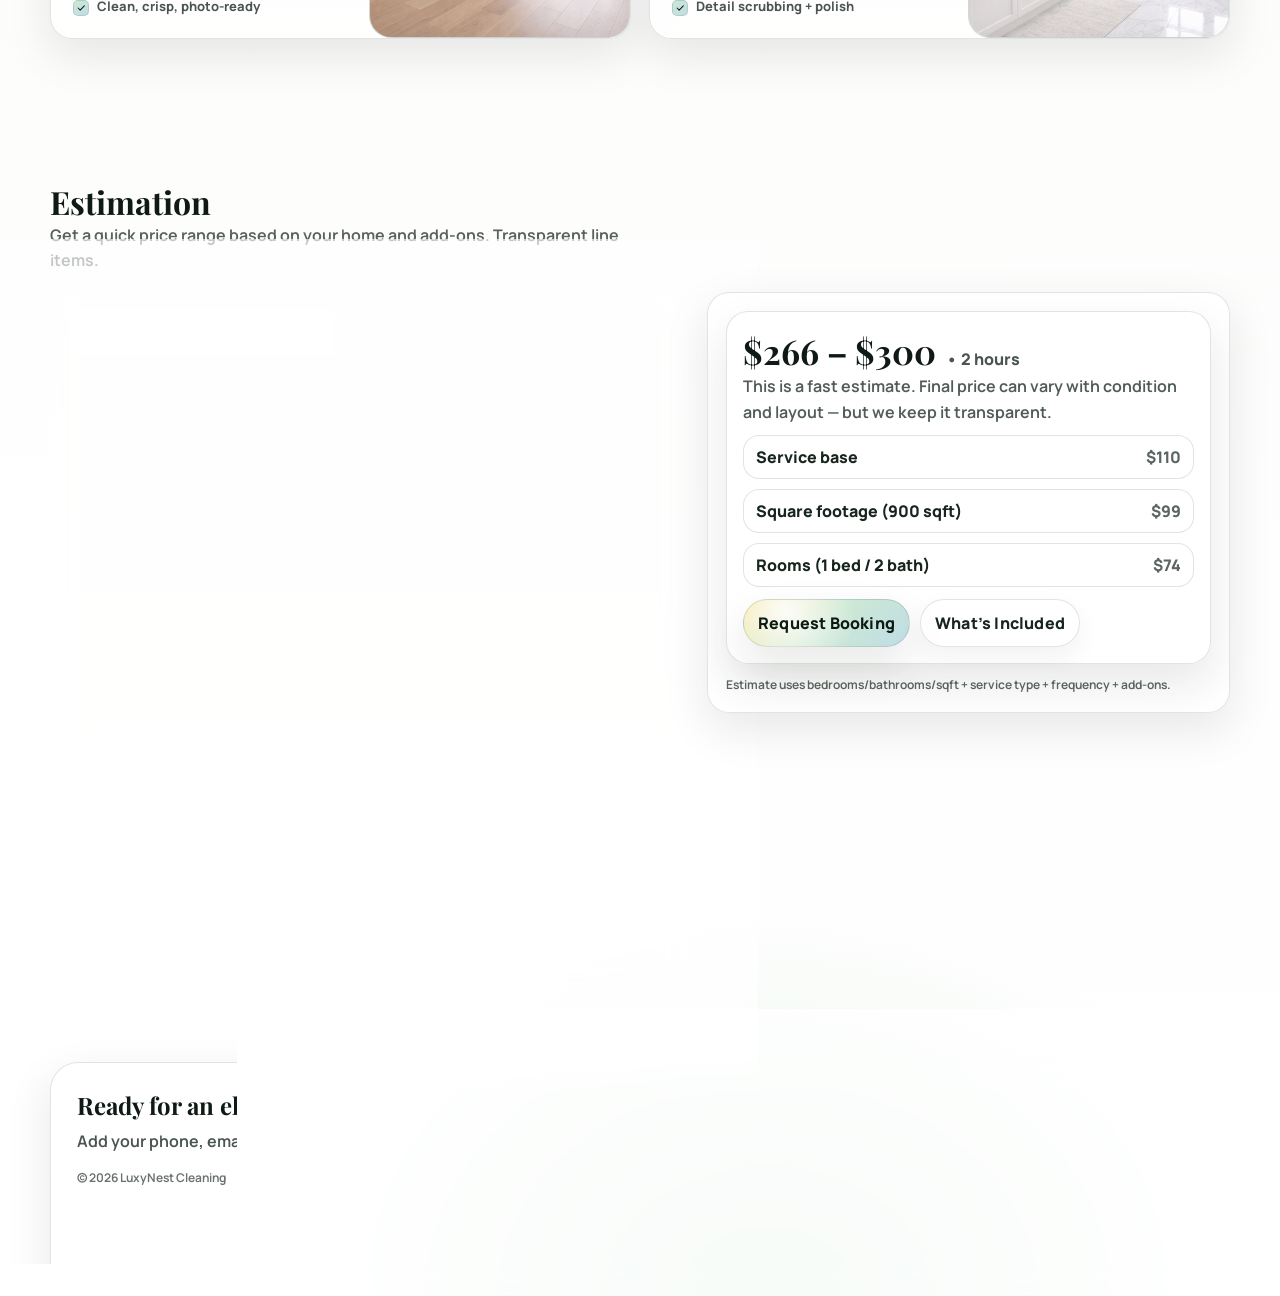
==== commit bf48b811: "Add files via upload" ====
--- a/index.html
+++ b/index.html
@@ -2,7 +2,7 @@
 <html lang="en">
 <head>
   <meta charset="utf-8" />
-  <meta name="viewport" content="width=device-width, initial-scale=1" />
+<meta name="viewport" content="width=device-width, initial-scale=1, viewport-fit=cover" />
   <title>LuxyNest Cleaning | Premium Home & Office Cleaning</title>
   <meta name="description" content="LuxyNest Cleaning with a luxury touch. Instant estimate, transparent add-ons, easy booking." />
   <meta name="theme-color" content="#859987" />
--- a/style.css
+++ b/style.css
@@ -16,7 +16,7 @@
 
   --bg:#fbfbfa;
   --stroke: rgba(22,35,28,.12);
-  --glass: rgba(255,255,255,.70);
+  --glass: rgba(255,255,255,.72);
   --shadow: 0 16px 45px rgba(15,26,20,.10);
 
   --radius-xl: 28px;
@@ -26,29 +26,43 @@
   --ease: cubic-bezier(.2,.8,.2,1);
   --ease-out: cubic-bezier(.15,.9,.2,1);
 
-  /* mobile hero/nav max width (controls “centered” look) */
-  --mobile-card: 560px;
-}
-
-*{box-sizing:border-box}
-html{scroll-behavior:smooth}
+  --container: 1180px;
+}
+
+/* =========================
+   BASE
+   ========================= */
+*{ box-sizing:border-box; }
+html{ scroll-behavior:smooth; }
 body{
   margin:0;
   font-family: Manrope, system-ui, -apple-system, Segoe UI, Roboto, sans-serif;
+  color: var(--text);
+  overflow-x:hidden;
   background:
     radial-gradient(1200px 700px at 10% 0%, rgba(191,221,230,.60), transparent 60%),
     radial-gradient(1000px 700px at 90% 10%, rgba(246,203,221,.50), transparent 55%),
     radial-gradient(900px 700px at 60% 100%, rgba(205,232,211,.55), transparent 55%),
     linear-gradient(180deg, #fff, var(--bg) 25%, #fff 100%);
-  color:var(--text);
-  overflow-x:hidden;
-}
-a{color:inherit; text-decoration:none}
-img{max-width:100%; display:block}
-
-.container{ width:min(1180px, calc(100% - 40px)); margin-inline:auto; }
+}
+a{ color:inherit; text-decoration:none; }
+img{ max-width:100%; display:block; }
+
+.container{
+  width: min(var(--container), calc(100% - 40px));
+  margin-inline: auto;
+}
+
 .grid{ display:grid; gap:18px; }
 
+.sr{
+  position:absolute; width:1px; height:1px; padding:0; margin:-1px;
+  overflow:hidden; clip:rect(0,0,0,0); border:0;
+}
+
+/* =========================
+   CARDS / AURA
+   ========================= */
 .card{
   background: var(--glass);
   border:1px solid var(--stroke);
@@ -59,44 +73,142 @@
   position:relative;
 }
 
-/* Fancy background orbs */
-.orbs{ position:fixed; inset:-20%; pointer-events:none; z-index:-1; filter: blur(30px) saturate(1.1); opacity:.9; }
-.orb{ position:absolute; width:520px;height:520px;border-radius:999px; mix-blend-mode:multiply; animation: drift 9s var(--ease-out) infinite alternate; }
+/* Aura effect (hero + estimate form) */
+.aura{
+  background:
+    radial-gradient(650px 380px at 30% 20%, rgba(191,221,230,.45), transparent 58%),
+    radial-gradient(620px 420px at 85% 25%, rgba(246,203,221,.35), transparent 60%),
+    radial-gradient(700px 520px at 50% 95%, rgba(205,232,211,.38), transparent 62%),
+    rgba(255,255,255,.64);
+  border:1px solid var(--stroke);
+  box-shadow: var(--shadow);
+}
+
+/* Lift */
+.lift{
+  transition: transform .22s var(--ease), box-shadow .22s var(--ease), filter .22s var(--ease);
+  will-change: transform;
+}
+.lift:hover{
+  transform: translateY(-6px);
+  box-shadow: 0 24px 70px rgba(15,26,20,.14);
+  filter: saturate(1.03);
+}
+
+/* =========================
+   BACKGROUND ORBS
+   ========================= */
+.orbs{
+  position:fixed;
+  inset:-20%;
+  pointer-events:none;
+  z-index:-1;
+  filter: blur(30px) saturate(1.1);
+  opacity:.9;
+}
+.orb{
+  position:absolute;
+  width:520px;height:520px;
+  border-radius:999px;
+  mix-blend-mode:multiply;
+  animation: drift 9s var(--ease-out) infinite alternate;
+}
 .orb.one{ background: rgba(173,204,230,.65); left: 6%; top: 10%; }
 .orb.two{ background: rgba(246,203,221,.60); right: 6%; top: 8%; animation-duration: 11s; }
 .orb.three{ background: rgba(205,232,211,.65); left: 28%; bottom: 0%; animation-duration: 12s; }
 .orb.four{ background: rgba(250,231,161,.55); right: 18%; bottom: 6%; animation-duration: 13s; }
-@keyframes drift{ 0%{ transform: translate3d(0,0,0) scale(1);} 100%{ transform: translate3d(40px,-30px,0) scale(1.06);} }
-
-/* Nav */
-.nav-wrap{ position:sticky; top:0; z-index:50; padding:14px 0; }
+
+@keyframes drift{
+  0%{ transform: translate3d(0,0,0) scale(1); }
+  100%{ transform: translate3d(40px,-30px,0) scale(1.06); }
+}
+
+/* =========================
+   NAV
+   ========================= */
+.nav-wrap{
+  position:sticky;
+  top:0;
+  z-index:50;
+  padding:16px 0;
+}
+
 .nav{
-  display:flex; align-items:center; justify-content:space-between; gap:14px;
+  display:flex;
+  align-items:center;
+  justify-content:space-between;
+  gap:14px;
+
   padding:12px 14px;
-  border-radius:999px;
-  background: rgba(255,255,255,.70);
+  border-radius: 22px;
+
+  background: rgba(255,255,255,.78);
   border:1px solid var(--stroke);
   backdrop-filter: blur(12px);
   box-shadow: 0 18px 40px rgba(15,26,20,.08);
 }
-.brand{ display:flex; align-items:center; gap:10px; padding-left:6px; }
+
+.brand{
+  display:flex;
+  align-items:center;
+  gap:10px;
+  padding-left:6px;
+}
+
 .logo{
-  width:40px; height:40px; border-radius:14px;
-  background: radial-gradient(circle at 30% 30%, rgba(255,255,255,.9), transparent 50%),
-              linear-gradient(135deg, var(--sage), var(--sky));
+  width:40px; height:40px;
+  border-radius:14px;
+  background:
+    radial-gradient(circle at 30% 30%, rgba(255,255,255,.9), transparent 50%),
+    linear-gradient(135deg, var(--sage), var(--sky));
   box-shadow: 0 14px 30px rgba(133,153,135,.25);
   border:1px solid var(--stroke);
 }
-.brand h1{ font-family:"Playfair Display", serif; font-size:16px; margin:0; color:#122018; }
-.brand span{ display:block; font-size:12px; color: rgba(23,37,29,.65); margin-top:-2px; }
-
-.nav-links{ display:flex; align-items:center; gap:14px; }
+
+.brand-text{ display:flex; flex-direction:column; }
+
+/* GOLD BRAND NAME */
+.brand h1{
+  font-family:"Playfair Display", serif;
+  font-size:16px;
+  margin:0;
+  letter-spacing:-.2px;
+  background: linear-gradient(135deg,
+    #fff1b8 0%,
+    #f6d77a 18%,
+    #d6a94b 45%,
+    #b8842b 70%,
+    #f3de9b 100%
+  );
+  -webkit-background-clip:text;
+  background-clip:text;
+  -webkit-text-fill-color:transparent;
+  text-shadow: 0 1px 0 rgba(255,255,255,.35), 0 10px 25px rgba(15,26,20,.12);
+}
+
+.brand span{
+  display:block;
+  font-size:12px;
+  color: rgba(23,37,29,.62);
+  margin-top:-2px;
+}
+
+.nav-links{
+  display:flex;
+  align-items:center;
+  gap:14px;
+}
 .nav-links a{
-  font-weight:800; font-size:13px;
-  padding:10px 12px; border-radius:999px;
+  font-weight:800;
+  font-size:13px;
+  padding:10px 12px;
+  border-radius:999px;
   transition: transform .18s var(--ease), background .18s var(--ease);
 }
-.nav-links a:hover{ background: rgba(205,232,211,.45); transform: translateY(-1px); }
+.nav-links a:hover{
+  background: rgba(205,232,211,.45);
+  transform: translateY(-1px);
+}
 
 .cta{ display:flex; align-items:center; gap:10px; }
 
@@ -104,21 +216,28 @@
   border:none; cursor:pointer;
   border-radius:999px;
   padding:12px 14px;
-  font-weight:900; letter-spacing:.2px;
-  display:inline-flex; align-items:center; justify-content:center; gap:10px;
+  font-weight:900;
+  letter-spacing:.2px;
+  display:inline-flex;
+  align-items:center;
+  justify-content:center;
+  gap:10px;
   transition: transform .18s var(--ease), filter .18s var(--ease);
   user-select:none;
+  white-space:nowrap;
 }
 .btn-primary{
   color:#0e1a14;
-  background: radial-gradient(circle at 25% 25%, rgba(255,255,255,.9), transparent 55%),
-              linear-gradient(135deg, var(--butter), var(--mint), var(--powder));
+  background:
+    radial-gradient(circle at 25% 25%, rgba(255,255,255,.9), transparent 55%),
+    linear-gradient(135deg, var(--butter), var(--mint), var(--powder));
   box-shadow: 0 18px 40px rgba(15,26,20,.10);
   border:1px solid var(--stroke);
 }
 .btn-primary:hover{ transform: translateY(-2px); filter:saturate(1.05); }
+
 .btn-ghost{
-  background: rgba(255,255,255,.58);
+  background: rgba(255,255,255,.70);
   border:1px solid var(--stroke);
   box-shadow: 0 10px 24px rgba(15,26,20,.06);
 }
@@ -129,22 +248,23 @@
   width:44px; height:44px;
   border-radius:999px;
   border:1px solid var(--stroke);
-  background: rgba(255,255,255,.70);
+  background: rgba(255,255,255,.80);
   box-shadow: 0 10px 24px rgba(15,26,20,.06);
   cursor:pointer;
 }
 
-/* Hero */
-.hero{ padding:44px 0 10px; }
+/* =========================
+   HERO
+   ========================= */
+.hero{ padding:44px 0 18px; }
+
 .hero-inner{
   border-radius: var(--radius-xl);
-  border:1px solid var(--stroke);
   min-height: 620px;
   position:relative;
   overflow:hidden;
-  display:grid;
-  align-items:stretch;
-}
+}
+
 .hero-media{ position:absolute; inset:0; z-index:0; }
 .hero-media img{
   width:100%;
@@ -153,116 +273,203 @@
   object-position:center;
   transform: scale(1.04);
 }
+
 .hero-overlay{
   position:absolute; inset:0; z-index:1;
-  background: radial-gradient(900px 500px at 20% 15%, rgba(255,255,255,.92), rgba(255,255,255,.55) 55%, rgba(255,255,255,.15) 100%),
-              linear-gradient(90deg, rgba(255,255,255,.90), rgba(255,255,255,.55) 55%, rgba(255,255,255,.22));
-}
+  background:
+    radial-gradient(900px 500px at 20% 15%, rgba(255,255,255,.92), rgba(255,255,255,.55) 55%, rgba(255,255,255,.15) 100%),
+    linear-gradient(90deg, rgba(255,255,255,.90), rgba(255,255,255,.55) 55%, rgba(255,255,255,.20));
+}
+
 .hero-content{
-  position:relative; z-index:2;
-  padding:40px;
+  position:relative;
+  z-index:2;
+  padding:44px;
   display:grid;
   gap:18px;
-  max-width: 720px;
+  max-width: 760px;
   align-content:center;
 }
-.hero h2{ margin:0; font-family:"Playfair Display", serif; font-size: clamp(34px, 4vw, 54px); line-height:1.02; color:#0e1a14; }
-.hero p{ margin:0; font-size:16px; line-height:1.65; color: rgba(23,37,29,.85); max-width:56ch; }
+
+.hero h2{
+  margin:0;
+  font-family:"Playfair Display", serif;
+  font-size: clamp(36px, 4.2vw, 58px);
+  line-height:1.02;
+  color:#0e1a14;
+}
+
+.hero p{
+  margin:0;
+  font-size:16px;
+  line-height:1.65;
+  color: rgba(23,37,29,.85);
+  max-width:60ch;
+}
 
 .pill{
-  display:inline-flex; align-items:center; gap:8px;
-  padding:10px 14px; border-radius:999px;
-  background: rgba(255,255,255,.65);
+  display:inline-flex;
+  align-items:center;
+  gap:8px;
+  padding:10px 14px;
+  border-radius:999px;
+  background: rgba(255,255,255,.70);
   border:1px solid var(--stroke);
   backdrop-filter: blur(10px);
-  font-weight:800; color:#223328;
+  font-weight:800;
+  color:#223328;
   width:max-content;
 }
-.dot{ width:10px; height:10px; border-radius:999px; background: var(--sage); box-shadow: 0 0 0 6px rgba(133,153,135,.18); }
-
-.hero-actions{ display:flex; gap:12px; flex-wrap:wrap; margin-top:10px; }
-.hero-stats{ margin-top:18px; display:flex; gap:12px; flex-wrap:wrap; }
+.dot{
+  width:10px; height:10px;
+  border-radius:999px;
+  background: var(--sage);
+  box-shadow: 0 0 0 6px rgba(133,153,135,.18);
+}
+
+.hero-actions{
+  display:flex;
+  gap:12px;
+  flex-wrap:wrap;
+  margin-top:8px;
+}
+
+.hero-stats{
+  margin-top:18px;
+  display:flex;
+  gap:12px;
+  flex-wrap:wrap;
+}
 
 .stat{
   padding:12px 14px;
   border-radius:18px;
-  background: rgba(255,255,255,.66);
+  background: rgba(255,255,255,.70);
   border:1px solid var(--stroke);
   box-shadow: 0 10px 24px rgba(15,26,20,.06);
   display:flex;
   gap:10px;
   align-items:center;
-  min-width:180px;
-}
+  min-width:220px;
+}
+
 .icon{
-  width:40px; height:40px; border-radius:14px;
-  background: radial-gradient(circle at 30% 30%, rgba(255,255,255,.9), transparent 55%),
-              linear-gradient(135deg, var(--powder), var(--mint));
-  border:1px solid var(--stroke);
-  display:grid; place-items:center;
+  width:42px; height:42px;
+  border-radius:14px;
+  background:
+    radial-gradient(circle at 30% 30%, rgba(255,255,255,.9), transparent 55%),
+    linear-gradient(135deg, var(--powder), var(--mint));
+  border:1px solid var(--stroke);
+  display:grid;
+  place-items:center;
   font-weight:900;
 }
 
-/* Sections */
+/* =========================
+   SECTIONS
+   ========================= */
 section{ padding:70px 0; }
-.section-head{ display:flex; align-items:flex-end; justify-content:space-between; gap:18px; margin-bottom:18px; }
-.section-head h3{ margin:0; font-family:"Playfair Display", serif; font-size:30px; color:#0f1a14; }
-.section-head p{ margin:0; max-width:62ch; color: var(--muted); line-height:1.6; font-weight:650; }
-
-/* Services grid */
+
+.section-head{
+  display:flex;
+  align-items:flex-end;
+  justify-content:space-between;
+  gap:18px;
+  margin-bottom:18px;
+}
+.section-head h3{
+  margin:0;
+  font-family:"Playfair Display", serif;
+  font-size:32px;
+  color:#0f1a14;
+}
+.section-head p{
+  margin:0;
+  max-width:62ch;
+  color: var(--muted);
+  line-height:1.6;
+  font-weight:650;
+}
+
+/* =========================
+   SERVICES
+   ========================= */
 .services{ grid-template-columns: repeat(12, 1fr); }
-.svc{ grid-column: span 6; min-height:220px; display:grid; grid-template-columns: 1.1fr .9fr; }
-.svc-body{ padding:20px; display:grid; gap:10px; align-content:start; }
+
+.svc{
+  grid-column: span 6;
+  min-height: 240px;
+  display:grid;
+  grid-template-columns: 1.1fr .9fr;
+}
+
+.svc-body{
+  padding:22px;
+  display:grid;
+  gap:10px;
+  align-content:start;
+}
 
 .badge{
-  display:inline-flex; width:max-content;
-  padding:8px 12px; border-radius:999px;
-  font-weight:900; font-size:12px;
-  border:1px solid var(--stroke);
-  background: rgba(255,255,255,.70);
-}
-.badge.sage { background: linear-gradient(135deg, rgba(133,153,135,.25), rgba(205,232,211,.45)); }
-.badge.blush{ background: linear-gradient(135deg, rgba(246,203,221,.35), rgba(250,231,161,.40)); }
-.badge.blue { background: linear-gradient(135deg, rgba(173,204,230,.50), rgba(191,221,230,.40)); }
-.badge.sand { background: linear-gradient(135deg, rgba(235,217,181,.55), rgba(201,198,151,.35)); }
+  display:inline-flex;
+  width:max-content;
+  padding:8px 12px;
+  border-radius:999px;
+  font-weight:900;
+  font-size:12px;
+  border:1px solid var(--stroke);
+  background: rgba(255,255,255,.75);
+}
+.badge.sage { background: linear-gradient(135deg, rgba(133,153,135,.22), rgba(205,232,211,.42)); }
+.badge.blush{ background: linear-gradient(135deg, rgba(246,203,221,.28), rgba(250,231,161,.35)); }
+.badge.blue { background: linear-gradient(135deg, rgba(173,204,230,.44), rgba(191,221,230,.32)); }
+.badge.sand { background: linear-gradient(135deg, rgba(235,217,181,.48), rgba(201,198,151,.30)); }
 
 .svc h4{ margin:0; font-size:18px; color:#0f1a14; }
 .svc p{ margin:0; color: rgba(23,37,29,.78); line-height:1.55; font-weight:650; }
-.svc ul{ margin:8px 0 0; padding:0; list-style:none; display:grid; gap:8px; font-weight:750; font-size:13px; color: rgba(23,37,29,.78); }
+
+.svc ul{
+  margin:8px 0 0;
+  padding:0;
+  list-style:none;
+  display:grid;
+  gap:8px;
+  font-weight:750;
+  font-size:13px;
+  color: rgba(23,37,29,.78);
+}
 .svc li{ display:flex; gap:8px; align-items:flex-start; }
-.check{ width:18px; height:18px; border-radius:6px; background: linear-gradient(135deg, var(--mint), var(--powder)); border:1px solid var(--stroke); display:inline-grid; place-items:center; margin-top:1px; }
-.check svg{ width:12px; height:12px; }
+
+/* SMALL, CLEAN CHECK (NOT HUGE) */
+.check{
+  width:16px;
+  height:16px;
+  border-radius:5px;
+  background: linear-gradient(135deg, var(--mint), var(--powder));
+  border:1px solid var(--stroke);
+  display:inline-grid;
+  place-items:center;
+  margin-top:3px;
+}
+.check svg{ width:10px; height:10px; }
 
 .svc-media{ position:relative; }
 
-/* Premium image frames */
+/* Premium image frame */
 .hero-media,
 .svc-media,
 .media-tile,
-.shot {
+.shot{
   background:
-    radial-gradient(650px 380px at 30% 20%, rgba(191,221,230,.65), transparent 58%),
-    radial-gradient(620px 420px at 85% 25%, rgba(246,203,221,.55), transparent 60%),
-    radial-gradient(700px 520px at 50% 95%, rgba(205,232,211,.60), transparent 62%),
-    linear-gradient(135deg, rgba(255,255,255,.85), rgba(255,255,255,.55));
-  border: 1px solid var(--stroke);
+    radial-gradient(650px 380px at 30% 20%, rgba(191,221,230,.55), transparent 58%),
+    radial-gradient(620px 420px at 85% 25%, rgba(246,203,221,.45), transparent 60%),
+    radial-gradient(700px 520px at 50% 95%, rgba(205,232,211,.50), transparent 62%),
+    linear-gradient(135deg, rgba(255,255,255,.90), rgba(255,255,255,.60));
+  border:1px solid var(--stroke);
   border-radius: var(--radius-lg);
-  overflow: hidden;
-}
-.hero-media img,
-.svc-media img,
-.media-tile img,
-.shot img {
-  width: 100%;
-  height: 100%;
-  object-fit: cover;
-  display:block;
-}
-
-.svc-media img{ transition: transform .5s var(--ease); }
-.svc:hover .svc-media img{ transform: scale(1.08); }
-
-/* Luxury shine overlay */
+  overflow:hidden;
+}
+
 .hero-media::after,
 .svc-media::after,
 .media-tile::after,
@@ -271,82 +478,58 @@
   position:absolute;
   inset:0;
   pointer-events:none;
-  background: linear-gradient(180deg, rgba(255,255,255,.05), rgba(255,255,255,0) 45%, rgba(255,255,255,.22));
-}
-
-/* Lift on hover */
-.lift{
-  transition: transform .22s var(--ease), box-shadow .22s var(--ease), filter .22s var(--ease);
-  will-change: transform;
-}
-.lift:hover{
-  transform: translateY(-6px);
-  box-shadow: 0 24px 70px rgba(15,26,20,.14);
-  filter: saturate(1.03);
-}
-
-/* Process */
-.process{ grid-template-columns: repeat(12, 1fr); align-items:stretch; }
-.steps{ grid-column: span 7; display:grid; gap:12px; }
-.step{
-  padding:16px;
-  border-radius: var(--radius-md);
-  background: rgba(255,255,255,.66);
-  border:1px solid var(--stroke);
-  box-shadow: 0 12px 28px rgba(15,26,20,.06);
-  display:flex; gap:12px;
-}
-.step-num{
-  width:38px; height:38px; border-radius:14px;
-  background: linear-gradient(135deg, rgba(250,231,161,.65), rgba(205,232,211,.55), rgba(173,204,230,.55));
-  border:1px solid var(--stroke);
-  display:grid; place-items:center;
+  background: linear-gradient(180deg, rgba(255,255,255,.05), rgba(255,255,255,0) 45%, rgba(255,255,255,.20));
+}
+
+.svc-media img{
+  width:100%;
+  height:100%;
+  object-fit:cover;
+  display:block;
+  transition: transform .5s var(--ease);
+}
+.svc:hover .svc-media img{ transform: scale(1.06); }
+
+/* =========================
+   ESTIMATE
+   ========================= */
+.estimate{
+  display:grid;
+  grid-template-columns: 1.1fr .9fr;
+  gap:18px;
+  align-items:start;
+}
+
+.form{ padding:18px; }
+
+.form-grid{
+  display:grid;
+  grid-template-columns: 1fr 1fr;
+  gap:12px;
+  margin-top:12px;
+}
+
+.field{ display:grid; gap:7px; }
+
+label{
   font-weight:900;
-}
-.process-media{ grid-column: span 5; padding:16px; }
-.media-stack{ height:100%; display:grid; gap:12px; grid-template-rows: 1fr 1fr; }
-.media-tile{ position:relative; border-radius: var(--radius-lg); }
-.media-tile img{ transform: scale(1.02); }
-.label{
-  position:absolute; left:14px; bottom:14px;
-  padding:10px 12px; border-radius:999px;
-  background: rgba(255,255,255,.72);
-  border:1px solid var(--stroke);
-  backdrop-filter: blur(10px);
-  font-weight:900; font-size:12px;
-}
-
-/* Gallery */
-.masonry{ columns: 3 260px; column-gap: 14px; }
-.shot{ break-inside: avoid; margin: 0 0 14px; border-radius: 22px; position:relative; }
-.cap{
-  position:absolute; inset:auto 12px 12px 12px;
-  padding:10px 12px; border-radius:16px;
-  background: rgba(255,255,255,.72);
-  border:1px solid var(--stroke);
-  backdrop-filter: blur(10px);
-  font-weight:900; font-size:12px;
-  display:flex; justify-content:space-between; gap:10px; align-items:center;
-}
-.cap em{ font-style:normal; opacity:.75; }
-
-/* Estimation layout */
-.estimate{ display:grid; grid-template-columns: 1.1fr .9fr; gap:18px; }
-.form{ padding:18px; }
-.form-grid{ display:grid; grid-template-columns: 1fr 1fr; gap:12px; margin-top:12px; }
-.field{ display:grid; gap:7px; }
-label{ font-weight:900; font-size:12px; letter-spacing:.2px; color: rgba(23,37,29,.85); }
-select,input[type="number"],input[type="text"]{
+  font-size:12px;
+  letter-spacing:.2px;
+  color: rgba(23,37,29,.85);
+}
+
+select, input[type="number"], input[type="text"]{
   width:100%;
   padding:12px 12px;
   border-radius:14px;
   border:1px solid rgba(22,35,28,.14);
-  background: rgba(255,255,255,.82);
+  background: rgba(255,255,255,.88);
   outline:none;
   font-weight:800;
   transition: box-shadow .18s var(--ease), transform .18s var(--ease);
 }
-select:focus,input:focus{
+
+select:focus, input:focus{
   box-shadow: 0 0 0 6px rgba(173,204,230,.28);
   transform: translateY(-1px);
 }
@@ -355,264 +538,358 @@
   grid-column: 1 / -1;
   padding:14px;
   border-radius:18px;
-  background: rgba(255,255,255,.60);
-  border:1px solid var(--stroke);
-  display:grid; gap:10px;
-}
-.addons-row{ display:grid; grid-template-columns: repeat(2, minmax(0,1fr)); gap:10px; }
+  background: rgba(255,255,255,.62);
+  border:1px solid var(--stroke);
+  display:grid;
+  gap:10px;
+}
+
+.addons-row{
+  display:grid;
+  grid-template-columns: repeat(2, minmax(0,1fr));
+  gap:10px;
+}
+
 .chip{
-  display:flex; align-items:center; gap:10px;
+  display:flex;
+  align-items:center;
+  gap:10px;
   padding:10px 12px;
   border-radius:16px;
   border:1px solid var(--stroke);
-  background: radial-gradient(circle at 30% 30%, rgba(255,255,255,.65), transparent 55%),
-              linear-gradient(135deg, rgba(205,232,211,.55), rgba(250,231,161,.45), rgba(246,203,221,.35));
+  background:
+    radial-gradient(circle at 30% 30%, rgba(255,255,255,.70), transparent 55%),
+    linear-gradient(135deg, rgba(205,232,211,.48), rgba(250,231,161,.40), rgba(246,203,221,.30));
   cursor:pointer;
   font-weight:900;
 }
 .chip small{ opacity:.75; }
 .chip input{ width:18px; height:18px; accent-color: var(--sage); }
 
-.summary{ padding:18px; display:grid; gap:12px; }
+.summary{
+  padding:18px;
+  display:grid;
+  gap:12px;
+  background: rgba(255,255,255,.78);
+}
+
 .pricebox{
   padding:16px;
-  border-radius: 22px;
-  background: rgba(255,255,255,.80);
-  border: 1px solid var(--stroke);
+  border-radius:22px;
+  background: rgba(255,255,255,.86);
+  border:1px solid var(--stroke);
   box-shadow: 0 20px 44px rgba(15,26,20,.10);
 }
+
 .range{ display:flex; align-items:baseline; gap:10px; flex-wrap:wrap; }
 .range strong{ font-family:"Playfair Display", serif; font-size:34px; color:#0f1a14; }
 .range span{ font-weight:900; color: rgba(23,37,29,.78); }
-.note{ margin:0; color: rgba(23,37,29,.75); line-height:1.6; font-weight:650; }
-.lineitems{ display:grid; gap:10px; margin-top:6px; }
+
+.note{
+  margin:0;
+  color: rgba(23,37,29,.75);
+  line-height:1.6;
+  font-weight:650;
+}
+
+.lineitems{ display:grid; gap:10px; margin-top:10px; }
+
 .li{
-  display:flex; justify-content:space-between; gap:12px;
+  display:flex;
+  justify-content:space-between;
+  gap:12px;
   padding:10px 12px;
   border-radius:16px;
   border:1px solid var(--stroke);
-  background: rgba(255,255,255,.65);
+  background: rgba(255,255,255,.70);
   font-weight:900;
 }
 .li em{ font-style:normal; opacity:.7; }
-.fineprint{ font-size:12px; color: rgba(23,37,29,.70); font-weight:650; line-height:1.5; margin:0; }
-.actions{ display:flex; gap:10px; flex-wrap:wrap; margin-top:12px; }
-
-/* Footer */
+
+.actions{
+  display:flex;
+  gap:10px;
+  flex-wrap:wrap;
+  margin-top:12px;
+}
+
+.fineprint{
+  font-size:12px;
+  color: rgba(23,37,29,.70);
+  font-weight:650;
+  line-height:1.5;
+  margin:0;
+}
+
+/* =========================
+   FOOTER
+   ========================= */
 .footer{
   border-radius: var(--radius-xl);
   border:1px solid var(--stroke);
-  background: rgba(255,255,255,.62);
+  background: rgba(255,255,255,.70);
   backdrop-filter: blur(12px);
   box-shadow: var(--shadow);
   overflow:hidden;
 }
-.footer-inner{ padding:26px; display:grid; grid-template-columns: 1.1fr .9fr; gap:18px; }
-.footer h4{ margin:0 0 8px; font-family:"Playfair Display", serif; font-size:24px; color:#0f1a14; }
-.footer p{ margin:0; color: rgba(23,37,29,.78); line-height:1.6; font-weight:650; }
+
+.footer-inner{
+  padding:26px;
+  display:grid;
+  grid-template-columns: 1.1fr .9fr;
+  gap:18px;
+}
+
+.footer h4{
+  margin:0 0 8px;
+  font-family:"Playfair Display", serif;
+  font-size:24px;
+  color:#0f1a14;
+}
+
+.footer p{
+  margin:0;
+  color: rgba(23,37,29,.78);
+  line-height:1.6;
+  font-weight:650;
+}
+
 .contact{ display:grid; gap:10px; align-content:start; }
 .row{ display:flex; gap:10px; flex-wrap:wrap; margin-top:8px; }
-.mini{ padding:10px 12px; border-radius:18px; border:1px solid var(--stroke); background: rgba(255,255,255,.70); font-weight:900; }
-.copyright{ margin-top:14px; font-size:12px; color: rgba(23,37,29,.65); font-weight:650; }
-
-/* Reveal */
-.reveal{ opacity:0; transform: translateY(14px); transition: opacity .7s var(--ease-out), transform .7s var(--ease-out); }
+
+.mini{
+  padding:10px 12px;
+  border-radius:18px;
+  border:1px solid var(--stroke);
+  background: rgba(255,255,255,.75);
+  font-weight:900;
+}
+
+.copyright{
+  margin-top:14px;
+  font-size:12px;
+  color: rgba(23,37,29,.65);
+  font-weight:650;
+}
+
+/* =========================
+   REVEAL
+   ========================= */
+.reveal{
+  opacity:0;
+  transform: translateY(14px);
+  transition: opacity .7s var(--ease-out), transform .7s var(--ease-out);
+}
 .reveal.show{ opacity:1; transform: translateY(0); }
 
-.sr{ position:absolute; width:1px; height:1px; padding:0; margin:-1px; overflow:hidden; clip:rect(0,0,0,0); border:0; }
-
-/* Drawer */
+/* =========================
+   DRAWER (MOBILE MENU)
+   ========================= */
 .drawer{
-  position:fixed; inset:0;
+  position:fixed;
+  inset:0;
   background: rgba(15,26,20,.35);
   backdrop-filter: blur(10px);
   display:none;
   z-index:60;
 }
 .drawer.open{ display:block; }
+
 .panel{
   position:absolute;
   right:14px; top:14px;
   width:min(420px, calc(100% - 28px));
   border-radius: 26px;
-  background: rgba(255,255,255,.82);
+  background: rgba(255,255,255,.86);
   border:1px solid var(--stroke);
   box-shadow: 0 30px 90px rgba(0,0,0,.22);
   overflow:hidden;
 }
+
 .panel-head{
   padding:14px;
-  display:flex; align-items:center; justify-content:space-between;
+  display:flex;
+  align-items:center;
+  justify-content:space-between;
   border-bottom:1px solid rgba(22,35,28,.10);
-  background: linear-gradient(135deg, rgba(173,204,230,.25), rgba(205,232,211,.22));
-}
-.panel a{ display:block; padding:14px; font-weight:900; border-bottom:1px solid rgba(22,35,28,.08); }
-.panel a:hover{ background: rgba(205,232,211,.35); }
-
-
-/* =========================================================
-   RESPONSIVE LAYOUT (CLEAN) — Desktop / Tablet / Phone
-   Paste this at END of style.css
-   ========================================================= */
-
-/* ---------- TABLET (<=1100px) ---------- */
-@media (max-width: 1100px){
-
-  .container{ width: min(1180px, calc(100% - 28px)); }
-
-  /* NAV: give breathing room */
-  .nav{ padding: 10px 12px; gap: 12px; }
-  .nav-links{ gap: 10px; }
-  .nav-links a{ padding: 9px 10px; }
-
-  /* HERO: reduce height + padding */
-  .hero{ padding: 28px 0 10px; }
+  background: linear-gradient(135deg, rgba(173,204,230,.20), rgba(205,232,211,.18));
+}
+
+.panel a{
+  display:block;
+  padding:14px;
+  font-weight:900;
+  border-bottom:1px solid rgba(22,35,28,.08);
+}
+.panel a:hover{ background: rgba(205,232,211,.28); }
+
+/* =========================
+   TABLET
+   (<= 1024px)
+   ========================= */
+@media (max-width: 1024px){
+  .container{ width: min(var(--container), calc(100% - 28px)); }
+
+  .hero-content{ padding:28px; max-width: 720px; }
   .hero-inner{ min-height: 560px; }
-  .hero-content{ padding: 28px; max-width: 680px; }
-
-  /* SERVICES: 2 columns still ok but tighter */
+
+  .services .svc{ grid-column: span 12; }
   .svc{ grid-template-columns: 1fr; }
   .svc-media{ min-height: 260px; }
 
-  /* PROCESS: stack */
-  .steps{ grid-column: span 12; }
-  .process-media{ grid-column: span 12; }
-
-  /* ESTIMATE: stack */
   .estimate{ grid-template-columns: 1fr; }
   .footer-inner{ grid-template-columns: 1fr; }
-}
-
-
-/* ---------- PHONE (<=720px) ---------- */
-@media (max-width: 720px){
-
-  :root{ --mobile-card: 560px; }
-
-  html, body{ overflow-x: hidden; }
-
-  /* NAV: hide links + show hamburger */
-  .nav-links{ display: none; }
-  .hamburger{ display: inline-grid; place-items: center; }
-
-  .nav-wrap{ padding: 10px 0; }
-  .nav-wrap .container{
-    width: 100%;
-    padding-left: 12px;
-    padding-right: 12px;
-  }
-  .nav{
-    width: 100%;
-    max-width: var(--mobile-card);
-    margin: 0 auto;
-    padding: 10px 10px;
-    gap: 10px;
-  }
-  .brand h1{ font-size: 14px; }
-  .brand span{ font-size: 11px; }
-
-  /* HERO: centered card look, readable spacing */
-  .hero{ padding: 18px 0 6px; }
-  .hero-inner{
-    width: 100%;
-    max-width: var(--mobile-card);
-    margin: 0 auto;
-    min-height: 520px;
-    border-radius: 24px;
-  }
-  .hero-content{
-    padding: 18px;
-    max-width: 100%;
-  }
-  .hero h2{
-    font-size: clamp(28px, 9vw, 40px);
-    line-height: 1.05;
-  }
+
+  .nav-links{ gap:10px; }
+}
+
+/* =========================
+   PHONE
+   (<= 920px)
+   ========================= */
+@media (max-width: 920px){
+  html, body{ overflow-x:hidden; }
+  .container{ width: min(var(--container), calc(100% - 24px)); }
+
+  /* Nav */
+  .nav-links{ display:none; }
+  .hamburger{ display:inline-grid; place-items:center; }
+  .nav{ padding:10px 10px; gap:10px; border-radius: 24px; }
+  .brand h1{ font-size:14px; }
+  .brand span{ font-size:11px; }
+
+  /* Hero */
+  .hero{ padding:22px 0 10px; }
+  .hero-inner{ min-height: 520px; border-radius: 24px; }
+  .hero-content{ padding:18px; max-width: 100%; }
+  .hero h2{ font-size: clamp(28px, 8vw, 40px); }
   .hero p{ font-size: 14px; }
-
-  /* buttons full width */
-  .hero-actions{ gap: 10px; }
-  .hero-actions .btn{ width: 100%; }
-
-  /* HERO STATS: clean 1 column, never overflow */
+  .hero-actions .btn{ width:100%; }
+
+  /* Hero stats */
   .hero-stats{
-    display: grid;
+    display:grid;
     grid-template-columns: 1fr;
-    gap: 10px;
+    gap:10px;
   }
   .stat{
-    width: 100%;
-    min-width: 0;
-    display: grid;
-    grid-template-columns: 48px 1fr;
-    column-gap: 10px;
-    row-gap: 4px;
-    align-items: start;
-  }
-  .stat > div{ min-width: 0; }
+    min-width:0;
+    width:100%;
+  }
   .stat b, .stat small{
-    display: block;
     white-space: normal;
     overflow-wrap: anywhere;
     word-break: break-word;
   }
-  .stat b{ font-size: 14px; line-height: 1.15; }
-  .stat small{ font-size: 12px; line-height: 1.35; opacity: .85; }
-  .stat .icon{ width: 46px; height: 46px; border-radius: 16px; }
-
-  /* SECTIONS spacing */
-  section{ padding: 52px 0; }
-  .section-head{
-    flex-direction: column;
-    align-items: flex-start;
-    gap: 10px;
-  }
-
-  /* SERVICES: stack */
-  .services .svc{ grid-column: span 12; }
-  .svc{ grid-template-columns: 1fr; }
-  .svc-body{ padding: 16px; }
-
-  /* Service image: modern framed look, no crop (contain) */
-  .svc-media{
-    margin: 0 14px 14px;
-    padding: 12px;
-  }
-  .svc-media img{
-    width: 100%;
-    height: auto;
-    object-fit: contain;
-    transform: none;
-  }
-  .svc:hover .svc-media img{ transform: none; }
-
-  /* GALLERY: single column */
-  .masonry{ columns: 1; }
-
-  /* ESTIMATE: one column */
-  .estimate{ grid-template-columns: 1fr; }
+
+  /* Services */
+  .svc-media{ min-height: 220px; }
+
+  /* Estimate */
   .form-grid{ grid-template-columns: 1fr; }
   .addons-row{ grid-template-columns: 1fr; }
-
-  /* prevents iOS zoom */
   select, input[type="number"], input[type="text"]{ font-size: 16px; }
 
-  /* FOOTER */
-  .footer-inner{ grid-template-columns: 1fr; }
-
-  /* DRAWER */
+  /* Drawer */
   .panel{
+    right: 12px;
     left: 12px;
-    right: 12px;
-    width: auto;
+    width:auto;
     top: 12px;
     border-radius: 24px;
   }
   .panel a{ padding: 16px; font-size: 15px; }
 }
 
-
-/* ---------- ACCESSIBILITY ---------- */
+/* Reduce motion */
 @media (prefers-reduced-motion: reduce){
-  *{ animation: none !important; transition: none !important; }
-}
+  *{ animation:none !important; transition:none !important; }
+}
+/* =========================================================
+   iPhone / Mobile LANDSCAPE FIX (prevents right-side clipping)
+   Paste at VERY END of style.css
+   ========================================================= */
+@media (max-width: 920px) and (orientation: landscape){
+
+  /* Make sure the container accounts for iPhone safe areas */
+  .container{
+    width: min(var(--container),
+      calc(100% - 24px - env(safe-area-inset-left) - env(safe-area-inset-right))
+    );
+  }
+
+  /* Give nav/hero inner padding that respects safe-area */
+  .nav,
+  .hero-content{
+    padding-left:  calc(12px + env(safe-area-inset-left)) !important;
+    padding-right: calc(12px + env(safe-area-inset-right)) !important;
+  }
+
+  /* Reduce hero height/padding so content fits landscape */
+  .hero-inner{ min-height: 420px !important; }
+  .hero-content{ padding-top: 14px !important; padding-bottom: 14px !important; }
+
+  /* IMPORTANT: let the pill wrap instead of forcing max-content width */
+  .pill{
+    width: auto !important;
+    max-width: 100% !important;
+    white-space: normal !important;
+    overflow-wrap: anywhere !important;
+  }
+
+  /* Buttons should never overflow */
+  .hero-actions .btn{
+    width: 100% !important;
+    max-width: 100% !important;
+  }
+}
+/* =========================================================
+   HARD FIX: stop iPhone landscape right-side clipping
+   Paste at VERY END of style.css
+   ========================================================= */
+
+/* kill any horizontal overflow anywhere */
+html, body{
+  max-width: 100%;
+  overflow-x: clip; /* better than hidden on iOS */
+}
+
+/* safety: images/blocks inside cards can overflow */
+.hero-inner, .nav, .card{
+  max-width: 100%;
+}
+
+/* iPhone landscape = tight width, force wrapping */
+@media (max-width: 920px) and (orientation: landscape){
+
+  /* make the hero content use full available width */
+  .hero-content{
+    max-width: 100% !important;
+    width: 100% !important;
+  }
+
+  /* pill is the #1 overflow culprit */
+  .pill{
+    width: 100% !important;
+    max-width: 100% !important;
+    display: block !important;
+    white-space: normal !important;
+    overflow-wrap: anywhere !important;
+    word-break: break-word !important;
+  }
+
+  /* buttons must never overflow */
+  .hero-actions{
+    display: grid !important;
+    grid-template-columns: 1fr !important;
+  }
+  .hero-actions .btn{
+    width: 100% !important;
+    max-width: 100% !important;
+  }
+
+  /* reduce spacing so everything fits in landscape */
+  .hero{ padding: 14px 0 10px !important; }
+  .hero-content{ padding: 16px !important; }
+  .hero-inner{ min-height: 420px !important; }
+}
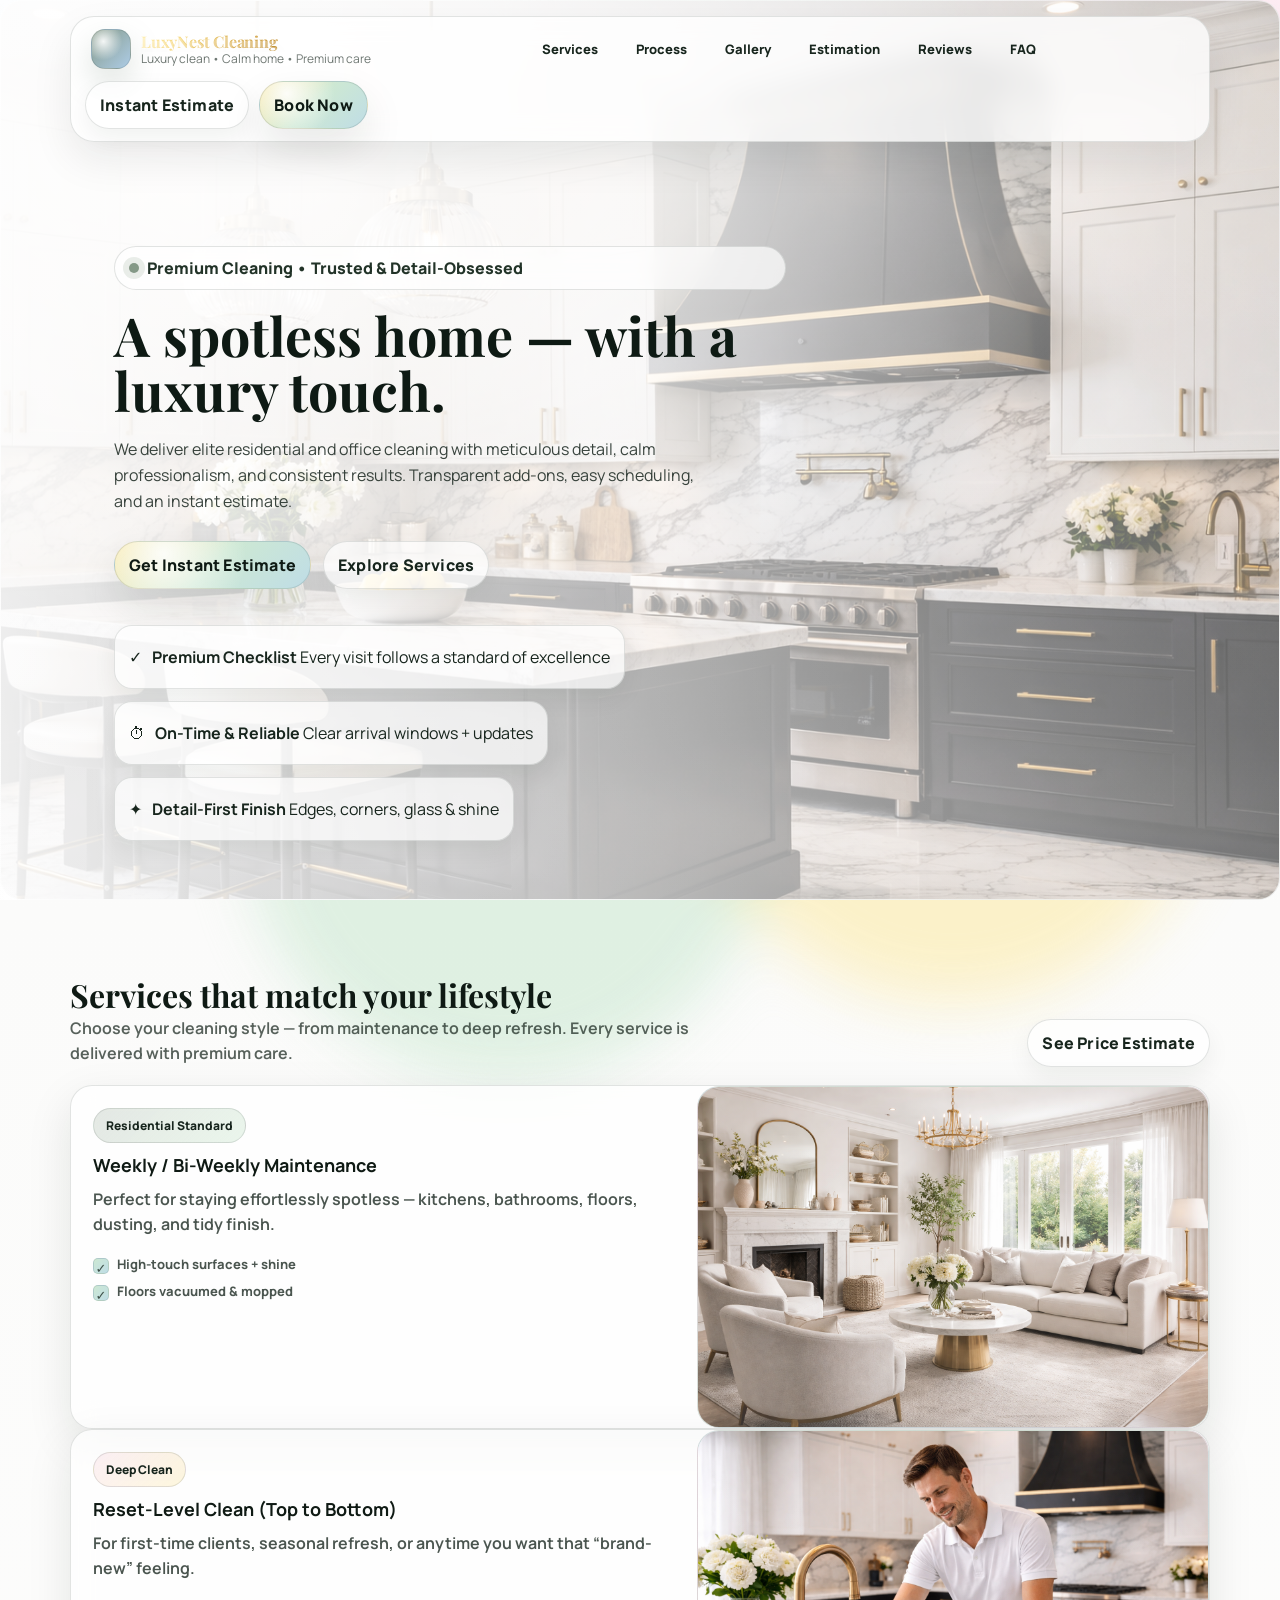
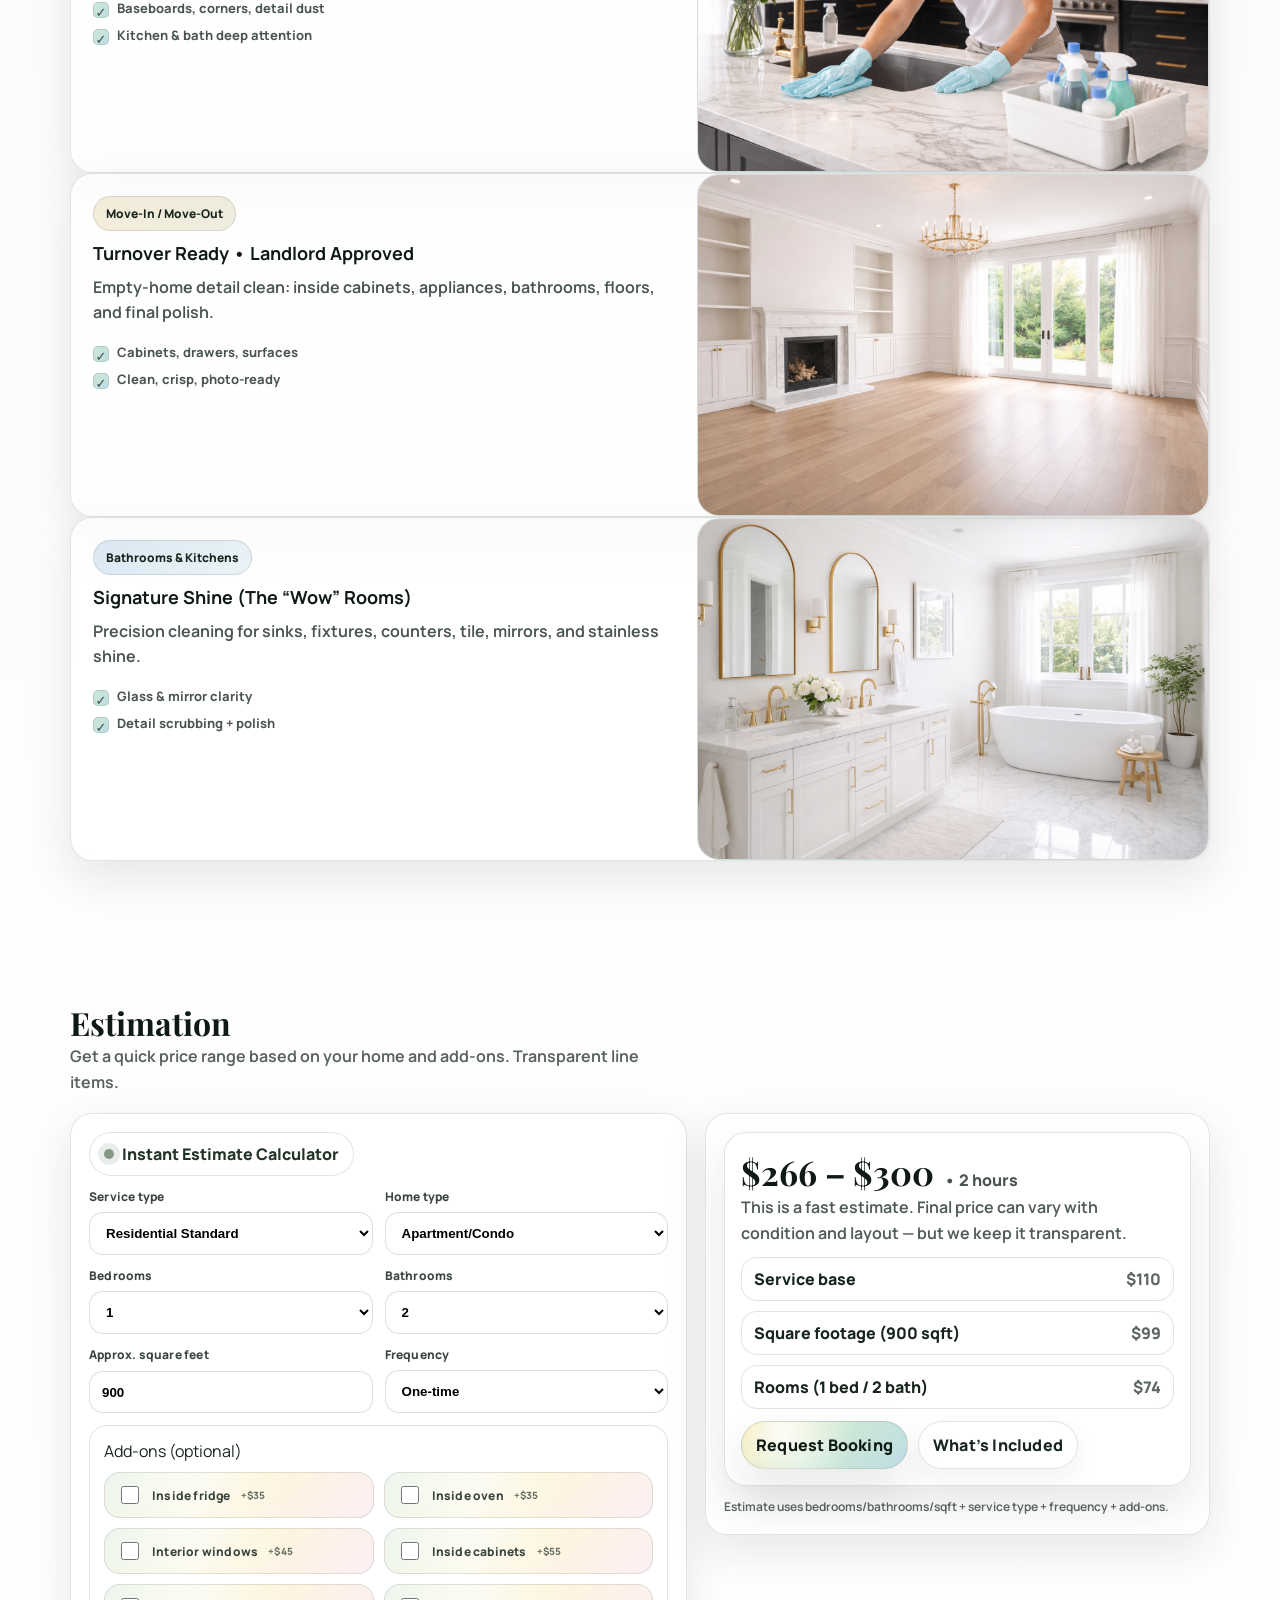
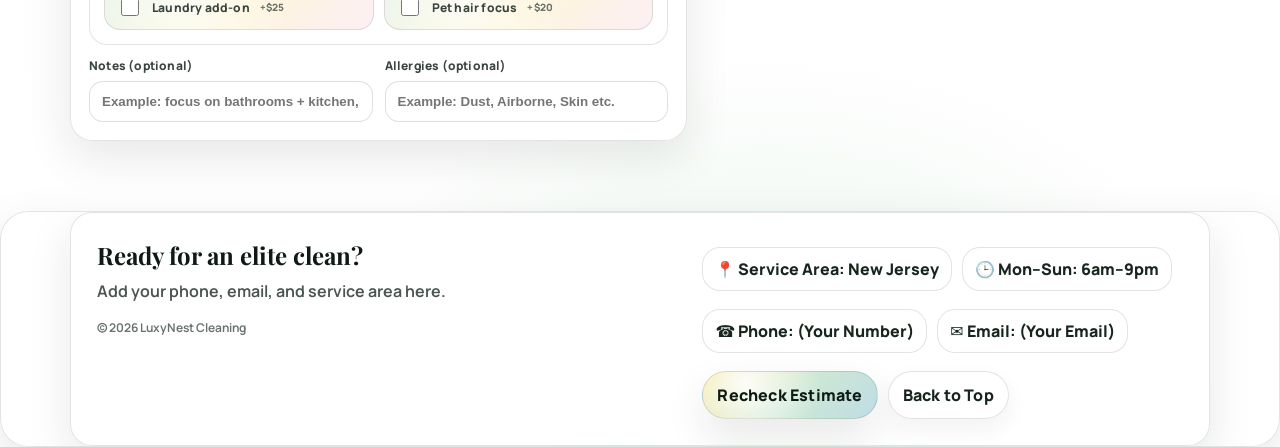
==== commit eda998c7: "Add files via upload" ====
--- a/index.html
+++ b/index.html
@@ -1,8 +1,8 @@
 <!doctype html>
-<html lang="en">
+<html lang="en" id="top">
 <head>
   <meta charset="utf-8" />
-<meta name="viewport" content="width=device-width, initial-scale=1, viewport-fit=cover" />
+  <meta name="viewport" content="width=device-width, initial-scale=1, viewport-fit=cover" />
   <title>LuxyNest Cleaning | Premium Home & Office Cleaning</title>
   <meta name="description" content="LuxyNest Cleaning with a luxury touch. Instant estimate, transparent add-ons, easy booking." />
   <meta name="theme-color" content="#859987" />
@@ -10,14 +10,14 @@
   <!-- Fonts -->
   <link rel="preconnect" href="https://fonts.googleapis.com">
   <link rel="preconnect" href="https://fonts.gstatic.com" crossorigin>
-  <link href="https://fonts.googleapis.com/css2?family=Manrope:wght@300;400;500;600;700;800&family=Playfair+Display:wght@500;600;700&display=swap" rel="stylesheet">
-
-  <!-- CSS -->
-  <link rel="stylesheet" href="style.css?v=9">
+  <link href="https://fonts.googleapis.com/css2?family=Manrope:wght@400;500;600;700;800&family=Playfair+Display:wght@500;600;700&display=swap" rel="stylesheet">
+
+  <!-- CSS (CHANGE v= whenever you update to bust iPhone cache) -->
+  <link rel="stylesheet" href="style.css?v=1001">
 </head>
 
 <body>
-  <!-- Animated orbs -->
+  <!-- Background orbs -->
   <div class="orbs" aria-hidden="true">
     <div class="orb one"></div>
     <div class="orb two"></div>
@@ -25,12 +25,12 @@
     <div class="orb four"></div>
   </div>
 
-  <!-- Drawer -->
+  <!-- MOBILE DRAWER -->
   <div class="drawer" id="drawer" aria-hidden="true">
     <div class="panel" role="dialog" aria-modal="true" aria-label="Menu">
       <div class="panel-head">
-        <b>Menu</b>
-        <button class="btn btn-ghost" id="closeDrawer" type="button" aria-label="Close menu">✕</button>
+        <strong>Menu</strong>
+        <button class="iconbtn" id="closeDrawer" type="button" aria-label="Close menu">✕</button>
       </div>
       <a href="#services">Services</a>
       <a href="#process">Process</a>
@@ -43,7 +43,7 @@
   </div>
 
   <!-- NAV -->
-  <div class="nav-wrap">
+  <header class="nav-wrap">
     <div class="container">
       <div class="nav">
         <a class="brand" href="#top" aria-label="Go to top">
@@ -66,288 +66,262 @@
         <div class="cta">
           <a class="btn btn-ghost" href="#estimate">Instant Estimate</a>
           <a class="btn btn-primary" href="#contact">Book Now</a>
-          <button class="hamburger" id="openDrawer" aria-label="Open menu" type="button">☰</button>
-        </div>
-      </div>
-    </div>
-  </div>
-
-  <!-- HERO -->
-  <header class="hero" id="top">
-    <div class="container">
-      <div class="hero-inner aura">
-        <div class="hero-media" aria-hidden="true">
-          <img src="images/hero.jpg" alt="Modern clean kitchen" loading="eager" fetchpriority="high" />
-        </div>
-        <div class="hero-overlay" aria-hidden="true"></div>
-
-        <div class="hero-content">
-          <div class="pill reveal">
-            <span class="dot" aria-hidden="true"></span>
-            Premium Cleaning • Trusted & Detail-Obsessed
-          </div>
-
-          <h2 class="reveal" style="transition-delay:.05s">
-            A spotless home — with a luxury touch.
-          </h2>
-
-          <p class="reveal" style="transition-delay:.10s">
-            We deliver elite residential and office cleaning with meticulous detail, calm professionalism,
-            and consistent results. Transparent add-ons, easy scheduling, and an instant estimate.
-          </p>
-
-          <div class="hero-actions reveal" style="transition-delay:.15s">
-            <a class="btn btn-primary" href="#estimate">Get Instant Estimate</a>
-            <a class="btn btn-ghost" href="#services">Explore Services</a>
-          </div>
-
-          <div class="hero-stats">
-            <div class="stat reveal" style="transition-delay:.20s">
-              <div class="icon" aria-hidden="true">✓</div>
-              <div>
-                <b>Premium Checklist</b>
-                <small>Every visit follows a standard of excellence</small>
-              </div>
-            </div>
-
-            <div class="stat reveal" style="transition-delay:.25s">
-              <div class="icon" aria-hidden="true">⏱</div>
-              <div>
-                <b>On-Time & Reliable</b>
-                <small>Clear arrival windows + updates</small>
-              </div>
-            </div>
-
-            <div class="stat reveal" style="transition-delay:.30s">
-              <div class="icon" aria-hidden="true">✦</div>
-              <div>
-                <b>Detail-First Finish</b>
-                <small>Edges, corners, glass & shine</small>
-              </div>
-            </div>
-          </div>
-
-        </div>
-      </div>
-
-      <p class="sr">Scroll down to view services, process, gallery, estimation, and contact.</p>
+          <button class="iconbtn hamburger" id="openDrawer" type="button" aria-label="Open menu">☰</button>
+        </div>
+      </div>
     </div>
   </header>
 
-  <!-- SERVICES -->
-  <section id="services">
-    <div class="container">
-      <div class="section-head">
-        <div>
-          <h3 class="reveal">Services that match your lifestyle</h3>
-          <p class="reveal" style="transition-delay:.06s">
-            Choose your cleaning style — from maintenance to deep refresh. Every service is delivered with premium care.
-          </p>
-        </div>
-        <a class="btn btn-ghost reveal" href="#estimate" style="transition-delay:.10s">See Price Estimate</a>
-      </div>
-
-      <div class="grid services">
-        <article class="card svc lift reveal" style="transition-delay:.02s">
-          <div class="svc-body">
-            <span class="badge sage">Residential Standard</span>
-            <h4>Weekly / Bi-Weekly Maintenance</h4>
-            <p>Perfect for staying effortlessly spotless — kitchens, bathrooms, floors, dusting, and tidy finish.</p>
-            <ul>
-              <li><span class="check" aria-hidden="true">
-                <svg viewBox="0 0 24 24" fill="none"><path d="M20 7L10 17l-5-5" stroke="#0f1a14" stroke-width="2.5" stroke-linecap="round" stroke-linejoin="round"/></svg>
-              </span> High-touch surfaces + shine</li>
-              <li><span class="check" aria-hidden="true">
-                <svg viewBox="0 0 24 24" fill="none"><path d="M20 7L10 17l-5-5" stroke="#0f1a14" stroke-width="2.5" stroke-linecap="round" stroke-linejoin="round"/></svg>
-              </span> Floors vacuumed & mopped</li>
-            </ul>
-          </div>
-          <div class="svc-media">
-            <img src="images/living.jpg" alt="Clean living room" loading="lazy">
-          </div>
-        </article>
-
-        <article class="card svc lift reveal" style="transition-delay:.05s">
-          <div class="svc-body">
-            <span class="badge blush">Deep Clean</span>
-            <h4>Reset-Level Clean (Top to Bottom)</h4>
-            <p>For first-time clients, seasonal refresh, or anytime you want that “brand-new” feeling.</p>
-            <ul>
-              <li><span class="check" aria-hidden="true">
-                <svg viewBox="0 0 24 24" fill="none"><path d="M20 7L10 17l-5-5" stroke="#0f1a14" stroke-width="2.5" stroke-linecap="round" stroke-linejoin="round"/></svg>
-              </span> Baseboards, corners, detail dust</li>
-              <li><span class="check" aria-hidden="true">
-                <svg viewBox="0 0 24 24" fill="none"><path d="M20 7L10 17l-5-5" stroke="#0f1a14" stroke-width="2.5" stroke-linecap="round" stroke-linejoin="round"/></svg>
-              </span> Kitchen & bath deep attention</li>
-            </ul>
-          </div>
-          <div class="svc-media">
-            <img src="images/kitchen.jpg" alt="Clean kitchen" loading="lazy">
-          </div>
-        </article>
-
-        <article class="card svc lift reveal" style="transition-delay:.08s">
-          <div class="svc-body">
-            <span class="badge sand">Move-In / Move-Out</span>
-            <h4>Turnover Ready • Landlord Approved</h4>
-            <p>Empty-home detail clean: inside cabinets, appliances, bathrooms, floors, and final polish.</p>
-            <ul>
-              <li><span class="check" aria-hidden="true">
-                <svg viewBox="0 0 24 24" fill="none"><path d="M20 7L10 17l-5-5" stroke="#0f1a14" stroke-width="2.5" stroke-linecap="round" stroke-linejoin="round"/></svg>
-              </span> Cabinets, drawers, surfaces</li>
-              <li><span class="check" aria-hidden="true">
-                <svg viewBox="0 0 24 24" fill="none"><path d="M20 7L10 17l-5-5" stroke="#0f1a14" stroke-width="2.5" stroke-linecap="round" stroke-linejoin="round"/></svg>
-              </span> Clean, crisp, photo-ready</li>
-            </ul>
-          </div>
-          <div class="svc-media">
-            <img src="images/moveout.jpg" alt="Move-out clean" loading="lazy">
-          </div>
-        </article>
-
-        <article class="card svc lift reveal" style="transition-delay:.11s">
-          <div class="svc-body">
-            <span class="badge blue">Bathrooms & Kitchens</span>
-            <h4>Signature Shine (The “Wow” Rooms)</h4>
-            <p>Precision cleaning for sinks, fixtures, counters, tile, mirrors, and stainless shine.</p>
-            <ul>
-              <li><span class="check" aria-hidden="true">
-                <svg viewBox="0 0 24 24" fill="none"><path d="M20 7L10 17l-5-5" stroke="#0f1a14" stroke-width="2.5" stroke-linecap="round" stroke-linejoin="round"/></svg>
-              </span> Glass & mirror clarity</li>
-              <li><span class="check" aria-hidden="true">
-                <svg viewBox="0 0 24 24" fill="none"><path d="M20 7L10 17l-5-5" stroke="#0f1a14" stroke-width="2.5" stroke-linecap="round" stroke-linejoin="round"/></svg>
-              </span> Detail scrubbing + polish</li>
-            </ul>
-          </div>
-          <div class="svc-media">
-            <img src="images/bathroom.jpg" alt="Bathroom shine" loading="lazy">
-          </div>
-        </article>
-      </div>
-    </div>
-  </section>
-
-  <!-- ESTIMATION -->
-  <section id="estimate">
-    <div class="container">
-      <div class="section-head">
-        <div>
-          <h3 class="reveal">Estimation</h3>
-          <p class="reveal" style="transition-delay:.06s">
-            Get a quick price range based on your home and add-ons. Transparent line items.
-          </p>
-        </div>
-      </div>
-
-      <div class="estimate">
-        <div class="card aura form reveal">
-          <div class="pill">
-            <span class="dot" aria-hidden="true"></span>
-            Instant Estimate Calculator
-          </div>
-
-          <div class="form-grid">
-            <div class="field">
-              <label for="serviceType">Service type</label>
-              <select id="serviceType">
-                <option value="standard">Residential Standard</option>
-                <option value="deep">Deep Clean</option>
-                <option value="move">Move-In / Move-Out</option>
-              </select>
-            </div>
-
-            <div class="field">
-              <label for="homeType">Home type</label>
-              <select id="homeType">
-                <option value="apt">Apartment/Condo</option>
-                <option value="house">House</option>
-              </select>
-            </div>
-
-            <div class="field">
-              <label for="beds">Bedrooms</label>
-              <select id="beds">
-                <option>0</option><option selected>1</option><option>2</option><option>3</option><option>4</option><option>5</option>
-              </select>
-            </div>
-
-            <div class="field">
-              <label for="baths">Bathrooms</label>
-              <select id="baths">
-                <option>1</option><option selected>2</option><option>3</option><option>4</option>
-              </select>
-            </div>
-
-            <div class="field">
-              <label for="sqft">Approx. square feet</label>
-              <input id="sqft" type="number" inputmode="numeric" min="300" step="50" value="900" />
-            </div>
-
-            <div class="field">
-              <label for="frequency">Frequency</label>
-              <select id="frequency">
-                <option value="oneTime" selected>One-time</option>
-                <option value="weekly">Weekly</option>
-                <option value="biweekly">Bi-weekly</option>
-                <option value="monthly">Monthly</option>
-              </select>
-            </div>
-
-            <div class="addons">
-              <label style="margin:0">Add-ons (optional)</label>
-              <div class="addons-row">
-                <label class="chip"><input type="checkbox" value="fridge" /> Inside fridge <small>+$35</small></label>
-                <label class="chip"><input type="checkbox" value="oven" /> Inside oven <small>+$35</small></label>
-                <label class="chip"><input type="checkbox" value="windows" /> Interior windows <small>+$45</small></label>
-                <label class="chip"><input type="checkbox" value="cabinets" /> Inside cabinets <small>+$55</small></label>
-                <label class="chip"><input type="checkbox" value="laundry" /> Laundry add-on <small>+$25</small></label>
-                <label class="chip"><input type="checkbox" value="pet" /> Pet hair focus <small>+$20</small></label>
-              </div>
-            </div>
-
-            <div class="field" style="grid-column:1/-1;">
-              <label for="notes">Notes (optional)</label>
-              <input id="notes" type="text" placeholder="Example: focus on bathrooms + kitchen, no bedrooms" />
-            </div>
-
-            <div class="field" style="grid-column:1/-1;">
-              <label for="allergies">Allergies (optional)</label>
-              <input id="allergies" type="text" placeholder="Example: Dust, Airborne, Skin etc." />
-            </div>
-          </div>
-        </div>
-
-        <div class="card summary reveal lift" style="transition-delay:.06s">
-          <div class="pricebox">
-            <div class="range">
-              <strong id="priceRange">$—</strong>
-              <span id="duration">• — hours</span>
-            </div>
-            <p class="note">
-              This is a fast estimate. Final price can vary with condition and layout — but we keep it transparent.
+  <!-- HERO -->
+  <main>
+    <section class="hero" aria-label="Hero">
+      <div class="container">
+        <div class="hero-card">
+          <div class="hero-media" aria-hidden="true">
+            <img src="images/hero.jpg" alt="Modern clean kitchen" loading="eager" fetchpriority="high">
+          </div>
+          <div class="hero-overlay" aria-hidden="true"></div>
+
+          <div class="hero-content">
+            <div class="pill">
+              <span class="dot" aria-hidden="true"></span>
+              <span>Premium Cleaning • Trusted & Detail-Obsessed</span>
+            </div>
+
+            <h2>A spotless home — with a luxury touch.</h2>
+
+            <p>
+              We deliver elite residential and office cleaning with meticulous detail, calm professionalism,
+              and consistent results. Transparent add-ons, easy scheduling, and an instant estimate.
             </p>
 
-            <div class="lineitems" id="lineItems"></div>
-
-            <div class="actions">
-              <a class="btn btn-primary" href="#contact">Request Booking</a>
-              <a class="btn btn-ghost" href="#services">What’s Included</a>
-            </div>
-          </div>
-
-          <p class="fineprint">
-            Estimate uses bedrooms/bathrooms/sqft + service type + frequency + add-ons.
-          </p>
-        </div>
-      </div>
-    </div>
-  </section>
-
-  <!-- CONTACT -->
-  <footer id="contact">
-    <div class="container">
-      <div class="footer">
-        <div class="footer-inner">
+            <div class="hero-actions">
+              <a class="btn btn-primary" href="#estimate">Get Instant Estimate</a>
+              <a class="btn btn-ghost" href="#services">Explore Services</a>
+            </div>
+
+            <div class="hero-stats">
+              <div class="stat">
+                <div class="stat-ic" aria-hidden="true">✓</div>
+                <div class="stat-txt">
+                  <strong>Premium Checklist</strong>
+                  <span>Every visit follows a standard of excellence</span>
+                </div>
+              </div>
+
+              <div class="stat">
+                <div class="stat-ic" aria-hidden="true">⏱</div>
+                <div class="stat-txt">
+                  <strong>On-Time & Reliable</strong>
+                  <span>Clear arrival windows + updates</span>
+                </div>
+              </div>
+
+              <div class="stat">
+                <div class="stat-ic" aria-hidden="true">✦</div>
+                <div class="stat-txt">
+                  <strong>Detail-First Finish</strong>
+                  <span>Edges, corners, glass & shine</span>
+                </div>
+              </div>
+            </div>
+
+          </div>
+        </div>
+      </div>
+    </section>
+
+    <!-- SERVICES -->
+    <section id="services" class="section">
+      <div class="container">
+        <div class="section-head">
+          <div>
+            <h3>Services that match your lifestyle</h3>
+            <p>Choose your cleaning style — from maintenance to deep refresh. Every service is delivered with premium care.</p>
+          </div>
+          <a class="btn btn-ghost" href="#estimate">See Price Estimate</a>
+        </div>
+
+        <div class="services">
+          <article class="svc card">
+            <div class="svc-body">
+              <span class="badge sage">Residential Standard</span>
+              <h4>Weekly / Bi-Weekly Maintenance</h4>
+              <p>Perfect for staying effortlessly spotless — kitchens, bathrooms, floors, dusting, and tidy finish.</p>
+              <ul>
+                <li><span class="check" aria-hidden="true">✓</span> High-touch surfaces + shine</li>
+                <li><span class="check" aria-hidden="true">✓</span> Floors vacuumed & mopped</li>
+              </ul>
+            </div>
+            <div class="svc-media">
+              <img src="images/living.jpg" alt="Clean living room" loading="lazy">
+            </div>
+          </article>
+
+          <article class="svc card">
+            <div class="svc-body">
+              <span class="badge blush">Deep Clean</span>
+              <h4>Reset-Level Clean (Top to Bottom)</h4>
+              <p>For first-time clients, seasonal refresh, or anytime you want that “brand-new” feeling.</p>
+              <ul>
+                <li><span class="check" aria-hidden="true">✓</span> Baseboards, corners, detail dust</li>
+                <li><span class="check" aria-hidden="true">✓</span> Kitchen & bath deep attention</li>
+              </ul>
+            </div>
+            <div class="svc-media">
+              <img src="images/kitchen.jpg" alt="Clean kitchen" loading="lazy">
+            </div>
+          </article>
+
+          <article class="svc card">
+            <div class="svc-body">
+              <span class="badge sand">Move-In / Move-Out</span>
+              <h4>Turnover Ready • Landlord Approved</h4>
+              <p>Empty-home detail clean: inside cabinets, appliances, bathrooms, floors, and final polish.</p>
+              <ul>
+                <li><span class="check" aria-hidden="true">✓</span> Cabinets, drawers, surfaces</li>
+                <li><span class="check" aria-hidden="true">✓</span> Clean, crisp, photo-ready</li>
+              </ul>
+            </div>
+            <div class="svc-media">
+              <img src="images/moveout.jpg" alt="Move-out clean" loading="lazy">
+            </div>
+          </article>
+
+          <article class="svc card">
+            <div class="svc-body">
+              <span class="badge blue">Bathrooms & Kitchens</span>
+              <h4>Signature Shine (The “Wow” Rooms)</h4>
+              <p>Precision cleaning for sinks, fixtures, counters, tile, mirrors, and stainless shine.</p>
+              <ul>
+                <li><span class="check" aria-hidden="true">✓</span> Glass & mirror clarity</li>
+                <li><span class="check" aria-hidden="true">✓</span> Detail scrubbing + polish</li>
+              </ul>
+            </div>
+            <div class="svc-media">
+              <img src="images/bathroom.jpg" alt="Bathroom shine" loading="lazy">
+            </div>
+          </article>
+        </div>
+      </div>
+    </section>
+
+    <!-- ESTIMATE -->
+    <section id="estimate" class="section">
+      <div class="container">
+        <div class="section-head">
+          <div>
+            <h3>Estimation</h3>
+            <p>Get a quick price range based on your home and add-ons. Transparent line items.</p>
+          </div>
+        </div>
+
+        <div class="estimate">
+          <div class="card form">
+            <div class="pill small">
+              <span class="dot" aria-hidden="true"></span>
+              <span>Instant Estimate Calculator</span>
+            </div>
+
+            <div class="form-grid">
+              <div class="field">
+                <label for="serviceType">Service type</label>
+                <select id="serviceType">
+                  <option value="standard">Residential Standard</option>
+                  <option value="deep">Deep Clean</option>
+                  <option value="move">Move-In / Move-Out</option>
+                </select>
+              </div>
+
+              <div class="field">
+                <label for="homeType">Home type</label>
+                <select id="homeType">
+                  <option value="apt">Apartment/Condo</option>
+                  <option value="house">House</option>
+                </select>
+              </div>
+
+              <div class="field">
+                <label for="beds">Bedrooms</label>
+                <select id="beds">
+                  <option>0</option><option selected>1</option><option>2</option><option>3</option><option>4</option><option>5</option>
+                </select>
+              </div>
+
+              <div class="field">
+                <label for="baths">Bathrooms</label>
+                <select id="baths">
+                  <option>1</option><option selected>2</option><option>3</option><option>4</option>
+                </select>
+              </div>
+
+              <div class="field">
+                <label for="sqft">Approx. square feet</label>
+                <input id="sqft" type="number" inputmode="numeric" min="300" step="50" value="900">
+              </div>
+
+              <div class="field">
+                <label for="frequency">Frequency</label>
+                <select id="frequency">
+                  <option value="oneTime" selected>One-time</option>
+                  <option value="weekly">Weekly</option>
+                  <option value="biweekly">Bi-weekly</option>
+                  <option value="monthly">Monthly</option>
+                </select>
+              </div>
+
+              <div class="addons">
+                <div class="addons-title">Add-ons (optional)</div>
+                <div class="addons-row">
+                  <label class="chip"><input type="checkbox" value="fridge"> Inside fridge <small>+$35</small></label>
+                  <label class="chip"><input type="checkbox" value="oven"> Inside oven <small>+$35</small></label>
+                  <label class="chip"><input type="checkbox" value="windows"> Interior windows <small>+$45</small></label>
+                  <label class="chip"><input type="checkbox" value="cabinets"> Inside cabinets <small>+$55</small></label>
+                  <label class="chip"><input type="checkbox" value="laundry"> Laundry add-on <small>+$25</small></label>
+                  <label class="chip"><input type="checkbox" value="pet"> Pet hair focus <small>+$20</small></label>
+                </div>
+              </div>
+
+              <div class="field span2">
+                <label for="notes">Notes (optional)</label>
+                <input id="notes" type="text" placeholder="Example: focus on bathrooms + kitchen, no bedrooms">
+              </div>
+
+              <div class="field span2">
+                <label for="allergies">Allergies (optional)</label>
+                <input id="allergies" type="text" placeholder="Example: Dust, Airborne, Skin etc.">
+              </div>
+            </div>
+          </div>
+
+          <aside class="card summary">
+            <div class="pricebox">
+              <div class="range">
+                <strong id="priceRange">$—</strong>
+                <span id="duration">• — hours</span>
+              </div>
+              <p class="note">
+                This is a fast estimate. Final price can vary with condition and layout — but we keep it transparent.
+              </p>
+
+              <div class="lineitems" id="lineItems"></div>
+
+              <div class="actions">
+                <a class="btn btn-primary" href="#contact">Request Booking</a>
+                <a class="btn btn-ghost" href="#services">What’s Included</a>
+              </div>
+            </div>
+
+            <p class="fineprint">Estimate uses bedrooms/bathrooms/sqft + service type + frequency + add-ons.</p>
+          </aside>
+        </div>
+      </div>
+    </section>
+
+    <!-- FOOTER / CONTACT -->
+    <footer id="contact" class="footer">
+      <div class="container">
+        <div class="footer-inner card">
           <div>
             <h4>Ready for an elite clean?</h4>
             <p>Add your phone, email, and service area here.</p>
@@ -370,10 +344,9 @@
           </div>
         </div>
       </div>
-    </div>
-  </footer>
-
-  <!-- JS -->
-  <script src="app.js"></script>
+    </footer>
+  </main>
+
+  <script src="app.js?v=1001"></script>
 </body>
 </html>
--- a/style.css
+++ b/style.css
@@ -30,7 +30,7 @@
 }
 
 /* =========================
-   BASE
+   BASE (NO HORIZONTAL CLIP)
    ========================= */
 *{ box-sizing:border-box; }
 html{ scroll-behavior:smooth; }
@@ -38,19 +38,27 @@
   margin:0;
   font-family: Manrope, system-ui, -apple-system, Segoe UI, Roboto, sans-serif;
   color: var(--text);
-  overflow-x:hidden;
+
+  /* IMPORTANT: don’t clip the page — we fix overflow at the source */
+  overflow-x: visible;
+
   background:
     radial-gradient(1200px 700px at 10% 0%, rgba(191,221,230,.60), transparent 60%),
     radial-gradient(1000px 700px at 90% 10%, rgba(246,203,221,.50), transparent 55%),
     radial-gradient(900px 700px at 60% 100%, rgba(205,232,211,.55), transparent 55%),
     linear-gradient(180deg, #fff, var(--bg) 25%, #fff 100%);
 }
+
 a{ color:inherit; text-decoration:none; }
 img{ max-width:100%; display:block; }
 
+/* ✅ Fixes Safari/mobile width issues:
+   Use padding instead of calc(100% - Xpx) */
 .container{
-  width: min(var(--container), calc(100% - 40px));
-  margin-inline: auto;
+  width: 100%;
+  max-width: var(--container);
+  margin: 0 auto;
+  padding: 0 20px;
 }
 
 .grid{ display:grid; gap:18px; }
@@ -73,7 +81,6 @@
   position:relative;
 }
 
-/* Aura effect (hero + estimate form) */
 .aura{
   background:
     radial-gradient(650px 380px at 30% 20%, rgba(191,221,230,.45), transparent 58%),
@@ -84,7 +91,6 @@
   box-shadow: var(--shadow);
 }
 
-/* Lift */
 .lift{
   transition: transform .22s var(--ease), box-shadow .22s var(--ease), filter .22s var(--ease);
   will-change: transform;
@@ -124,7 +130,7 @@
 }
 
 /* =========================
-   NAV
+   NAV (FIX MOBILE PORTRAIT OVERFLOW)
    ========================= */
 .nav-wrap{
   position:sticky;
@@ -137,15 +143,18 @@
   display:flex;
   align-items:center;
   justify-content:space-between;
-  gap:14px;
+  gap:12px;
 
   padding:12px 14px;
-  border-radius: 22px;
+  border-radius: 24px;
 
   background: rgba(255,255,255,.78);
   border:1px solid var(--stroke);
   backdrop-filter: blur(12px);
   box-shadow: 0 18px 40px rgba(15,26,20,.08);
+
+  /* ✅ critical: allow wrapping on narrow widths */
+  flex-wrap: wrap;
 }
 
 .brand{
@@ -153,6 +162,9 @@
   align-items:center;
   gap:10px;
   padding-left:6px;
+
+  /* ✅ allow brand to shrink instead of pushing layout wider */
+  min-width: 0;
 }
 
 .logo{
@@ -163,9 +175,10 @@
     linear-gradient(135deg, var(--sage), var(--sky));
   box-shadow: 0 14px 30px rgba(133,153,135,.25);
   border:1px solid var(--stroke);
-}
-
-.brand-text{ display:flex; flex-direction:column; }
+  flex: 0 0 auto;
+}
+
+.brand-text{ display:flex; flex-direction:column; min-width:0; }
 
 /* GOLD BRAND NAME */
 .brand h1{
@@ -173,6 +186,7 @@
   font-size:16px;
   margin:0;
   letter-spacing:-.2px;
+
   background: linear-gradient(135deg,
     #fff1b8 0%,
     #f6d77a 18%,
@@ -184,6 +198,12 @@
   background-clip:text;
   -webkit-text-fill-color:transparent;
   text-shadow: 0 1px 0 rgba(255,255,255,.35), 0 10px 25px rgba(15,26,20,.12);
+
+  /* ✅ prevent overflow in tiny screens */
+  overflow:hidden;
+  text-overflow: ellipsis;
+  white-space: nowrap;
+  max-width: 100%;
 }
 
 .brand span{
@@ -191,12 +211,22 @@
   font-size:12px;
   color: rgba(23,37,29,.62);
   margin-top:-2px;
+
+  overflow:hidden;
+  text-overflow: ellipsis;
+  white-space: nowrap;
+  max-width: 100%;
 }
 
 .nav-links{
   display:flex;
   align-items:center;
   gap:14px;
+  flex: 1 1 auto;
+  justify-content:center;
+
+  /* ✅ allow it to shrink without pushing */
+  min-width: 0;
 }
 .nav-links a{
   font-weight:800;
@@ -204,13 +234,22 @@
   padding:10px 12px;
   border-radius:999px;
   transition: transform .18s var(--ease), background .18s var(--ease);
+  white-space: nowrap;
 }
 .nav-links a:hover{
   background: rgba(205,232,211,.45);
   transform: translateY(-1px);
 }
 
-.cta{ display:flex; align-items:center; gap:10px; }
+.cta{
+  display:flex;
+  align-items:center;
+  gap:10px;
+
+  /* ✅ don’t force width larger than screen */
+  flex: 0 1 auto;
+  min-width: 0;
+}
 
 .btn{
   border:none; cursor:pointer;
@@ -225,7 +264,11 @@
   transition: transform .18s var(--ease), filter .18s var(--ease);
   user-select:none;
   white-space:nowrap;
-}
+
+  /* ✅ allow buttons to shrink */
+  min-width: 0;
+}
+
 .btn-primary{
   color:#0e1a14;
   background:
@@ -263,6 +306,9 @@
   min-height: 620px;
   position:relative;
   overflow:hidden;
+
+  /* ✅ ensure it never becomes wider than container */
+  width: 100%;
 }
 
 .hero-media{ position:absolute; inset:0; z-index:0; }
@@ -289,6 +335,9 @@
   gap:18px;
   max-width: 760px;
   align-content:center;
+
+  /* ✅ allow content to shrink */
+  min-width: 0;
 }
 
 .hero h2{
@@ -318,13 +367,19 @@
   backdrop-filter: blur(10px);
   font-weight:800;
   color:#223328;
-  width:max-content;
-}
+
+  /* ✅ THIS FIXES YOUR MOBILE PORTRAIT CUT-OFF */
+  max-width: 100%;
+  white-space: normal;
+  overflow-wrap: anywhere;
+}
+
 .dot{
   width:10px; height:10px;
   border-radius:999px;
   background: var(--sage);
   box-shadow: 0 0 0 6px rgba(133,153,135,.18);
+  flex: 0 0 auto;
 }
 
 .hero-actions{
@@ -351,7 +406,13 @@
   gap:10px;
   align-items:center;
   min-width:220px;
-}
+  min-height: 64px;
+
+  /* ✅ allow text to wrap and not overflow */
+  min-width: 0;
+}
+
+.stat > div{ min-width: 0; }
 
 .icon{
   width:42px; height:42px;
@@ -363,6 +424,7 @@
   display:grid;
   place-items:center;
   font-weight:900;
+  flex: 0 0 auto;
 }
 
 /* =========================
@@ -440,7 +502,6 @@
 }
 .svc li{ display:flex; gap:8px; align-items:flex-start; }
 
-/* SMALL, CLEAN CHECK (NOT HUGE) */
 .check{
   width:16px;
   height:16px;
@@ -450,12 +511,12 @@
   display:inline-grid;
   place-items:center;
   margin-top:3px;
+  flex: 0 0 auto;
 }
 .check svg{ width:10px; height:10px; }
 
 .svc-media{ position:relative; }
 
-/* Premium image frame */
 .hero-media,
 .svc-media,
 .media-tile,
@@ -724,11 +785,10 @@
 .panel a:hover{ background: rgba(205,232,211,.28); }
 
 /* =========================
-   TABLET
-   (<= 1024px)
+   TABLET (<= 1024px)
    ========================= */
 @media (max-width: 1024px){
-  .container{ width: min(var(--container), calc(100% - 28px)); }
+  .container{ padding: 0 16px; }
 
   .hero-content{ padding:28px; max-width: 720px; }
   .hero-inner{ min-height: 560px; }
@@ -744,46 +804,57 @@
 }
 
 /* =========================
-   PHONE
-   (<= 920px)
+   PHONE (<= 920px)
    ========================= */
 @media (max-width: 920px){
-  html, body{ overflow-x:hidden; }
-  .container{ width: min(var(--container), calc(100% - 24px)); }
-
-  /* Nav */
+  .container{ padding: 0 14px; }
+
+  /* NAV: keep it ALWAYS inside screen */
   .nav-links{ display:none; }
   .hamburger{ display:inline-grid; place-items:center; }
-  .nav{ padding:10px 10px; gap:10px; border-radius: 24px; }
+
+  .nav{
+    padding:10px;
+    gap:10px;
+  }
+
   .brand h1{ font-size:14px; }
   .brand span{ font-size:11px; }
 
-  /* Hero */
+  /* CTA: prevent “pushing” width in portrait */
+  .cta{
+    width: 100%;
+    justify-content: flex-end;
+    gap:8px;
+  }
+  .cta .btn{
+    flex: 1 1 0;
+    padding: 12px 10px;
+  }
+  .cta .hamburger{
+    flex: 0 0 auto;
+  }
+
+  /* HERO */
   .hero{ padding:22px 0 10px; }
   .hero-inner{ min-height: 520px; border-radius: 24px; }
   .hero-content{ padding:18px; max-width: 100%; }
   .hero h2{ font-size: clamp(28px, 8vw, 40px); }
   .hero p{ font-size: 14px; }
+
+  /* buttons full-width (no overflow) */
+  .hero-actions{ gap:10px; }
   .hero-actions .btn{ width:100%; }
 
-  /* Hero stats */
+  /* stats: stacked */
   .hero-stats{
     display:grid;
     grid-template-columns: 1fr;
     gap:10px;
   }
   .stat{
-    min-width:0;
     width:100%;
   }
-  .stat b, .stat small{
-    white-space: normal;
-    overflow-wrap: anywhere;
-    word-break: break-word;
-  }
-
-  /* Services */
-  .svc-media{ min-height: 220px; }
 
   /* Estimate */
   .form-grid{ grid-template-columns: 1fr; }
@@ -801,95 +872,21 @@
   .panel a{ padding: 16px; font-size: 15px; }
 }
 
+/* EXTRA SMALL PHONES (<= 420px) */
+@media (max-width: 420px){
+  .cta{
+    flex-wrap: wrap;
+  }
+  .cta .btn{
+    flex: 1 1 100%;
+  }
+  .hamburger{
+    width:100%;
+    height:44px;
+  }
+}
+
 /* Reduce motion */
 @media (prefers-reduced-motion: reduce){
   *{ animation:none !important; transition:none !important; }
 }
-/* =========================================================
-   iPhone / Mobile LANDSCAPE FIX (prevents right-side clipping)
-   Paste at VERY END of style.css
-   ========================================================= */
-@media (max-width: 920px) and (orientation: landscape){
-
-  /* Make sure the container accounts for iPhone safe areas */
-  .container{
-    width: min(var(--container),
-      calc(100% - 24px - env(safe-area-inset-left) - env(safe-area-inset-right))
-    );
-  }
-
-  /* Give nav/hero inner padding that respects safe-area */
-  .nav,
-  .hero-content{
-    padding-left:  calc(12px + env(safe-area-inset-left)) !important;
-    padding-right: calc(12px + env(safe-area-inset-right)) !important;
-  }
-
-  /* Reduce hero height/padding so content fits landscape */
-  .hero-inner{ min-height: 420px !important; }
-  .hero-content{ padding-top: 14px !important; padding-bottom: 14px !important; }
-
-  /* IMPORTANT: let the pill wrap instead of forcing max-content width */
-  .pill{
-    width: auto !important;
-    max-width: 100% !important;
-    white-space: normal !important;
-    overflow-wrap: anywhere !important;
-  }
-
-  /* Buttons should never overflow */
-  .hero-actions .btn{
-    width: 100% !important;
-    max-width: 100% !important;
-  }
-}
-/* =========================================================
-   HARD FIX: stop iPhone landscape right-side clipping
-   Paste at VERY END of style.css
-   ========================================================= */
-
-/* kill any horizontal overflow anywhere */
-html, body{
-  max-width: 100%;
-  overflow-x: clip; /* better than hidden on iOS */
-}
-
-/* safety: images/blocks inside cards can overflow */
-.hero-inner, .nav, .card{
-  max-width: 100%;
-}
-
-/* iPhone landscape = tight width, force wrapping */
-@media (max-width: 920px) and (orientation: landscape){
-
-  /* make the hero content use full available width */
-  .hero-content{
-    max-width: 100% !important;
-    width: 100% !important;
-  }
-
-  /* pill is the #1 overflow culprit */
-  .pill{
-    width: 100% !important;
-    max-width: 100% !important;
-    display: block !important;
-    white-space: normal !important;
-    overflow-wrap: anywhere !important;
-    word-break: break-word !important;
-  }
-
-  /* buttons must never overflow */
-  .hero-actions{
-    display: grid !important;
-    grid-template-columns: 1fr !important;
-  }
-  .hero-actions .btn{
-    width: 100% !important;
-    max-width: 100% !important;
-  }
-
-  /* reduce spacing so everything fits in landscape */
-  .hero{ padding: 14px 0 10px !important; }
-  .hero-content{ padding: 16px !important; }
-  .hero-inner{ min-height: 420px !important; }
-}
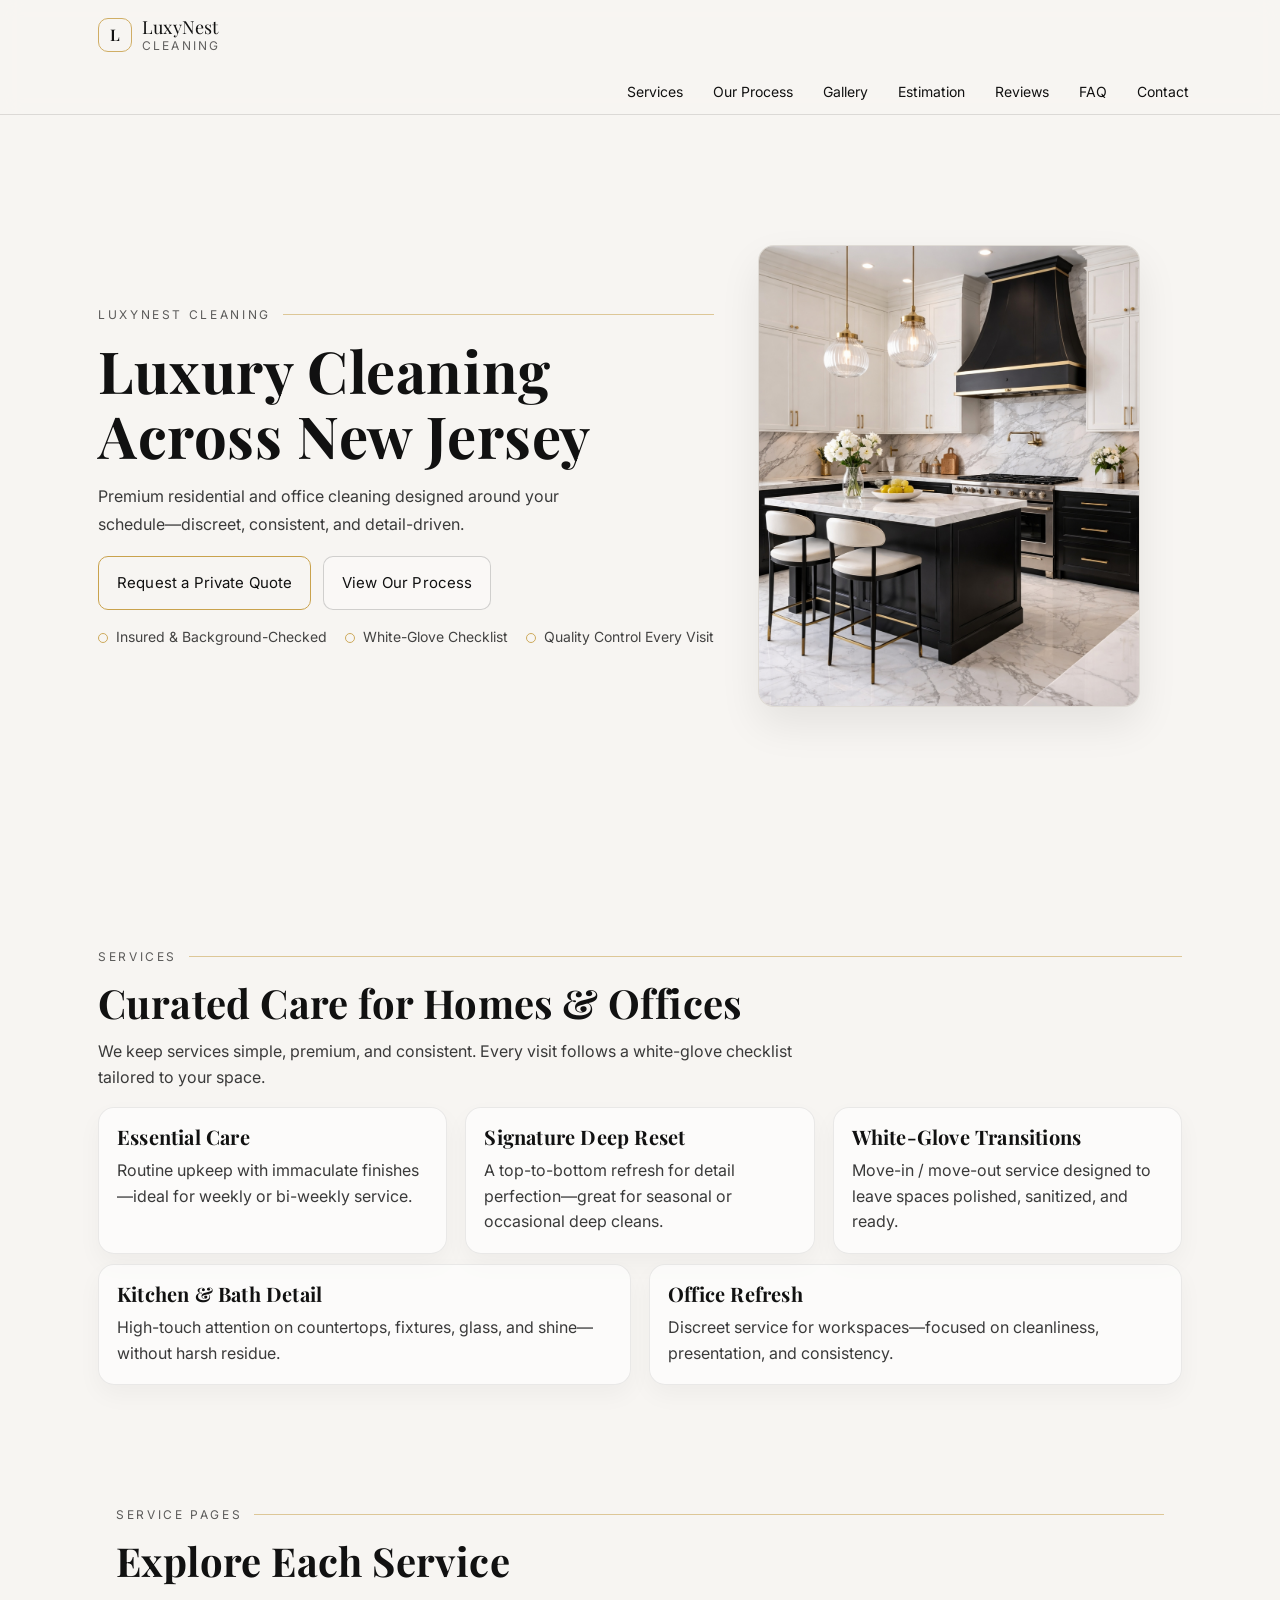
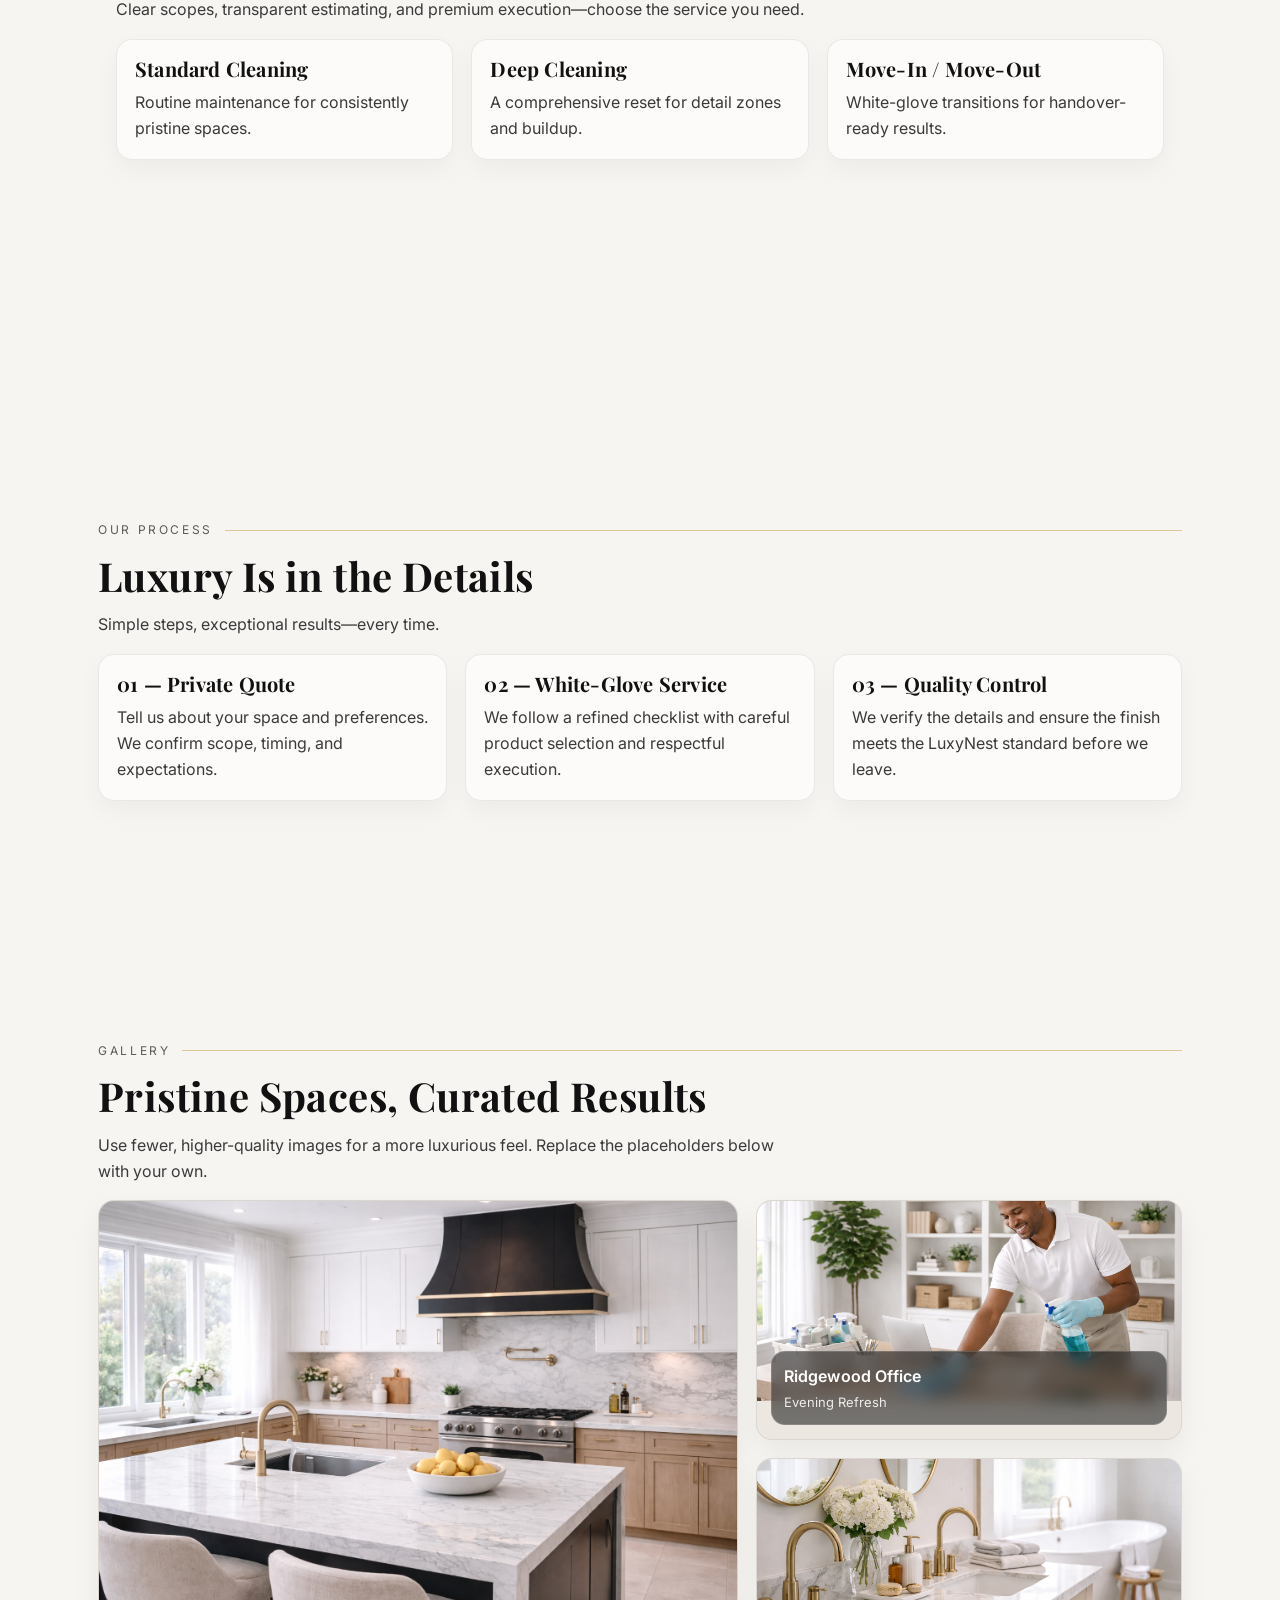
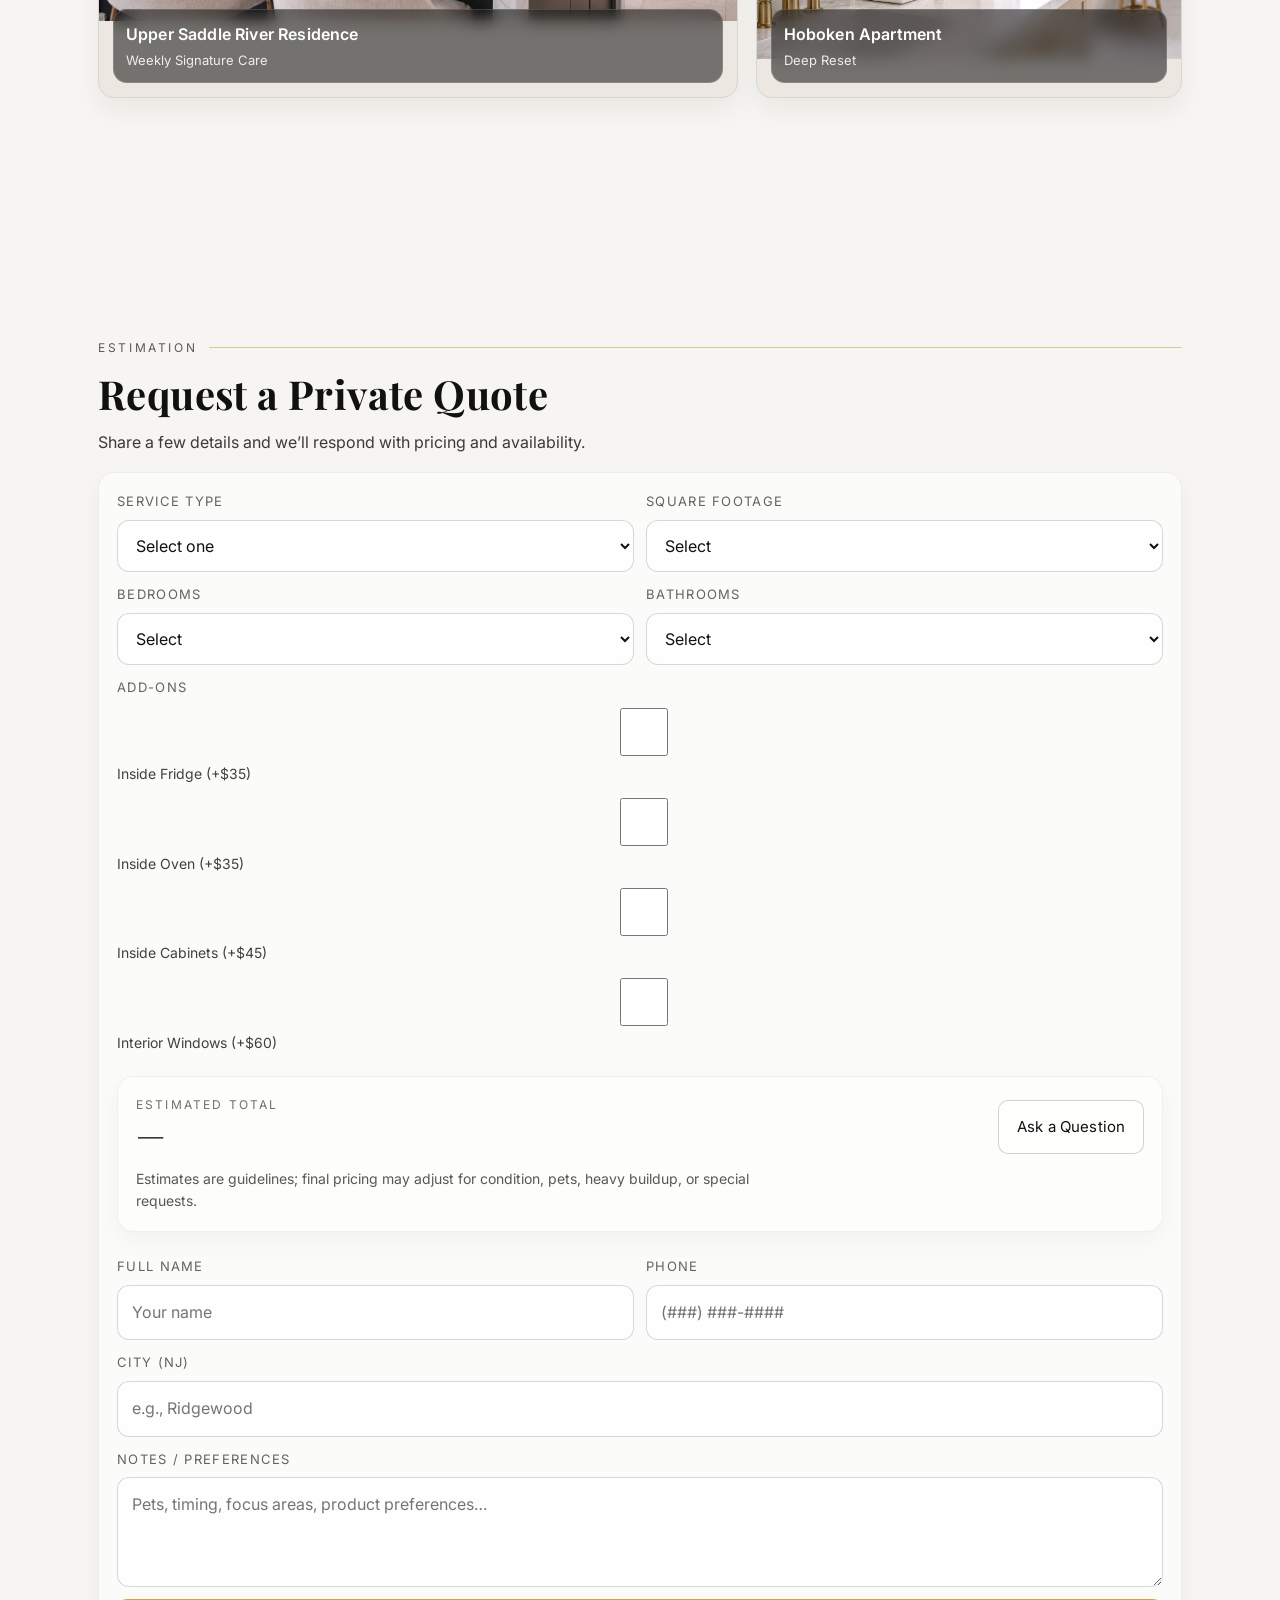
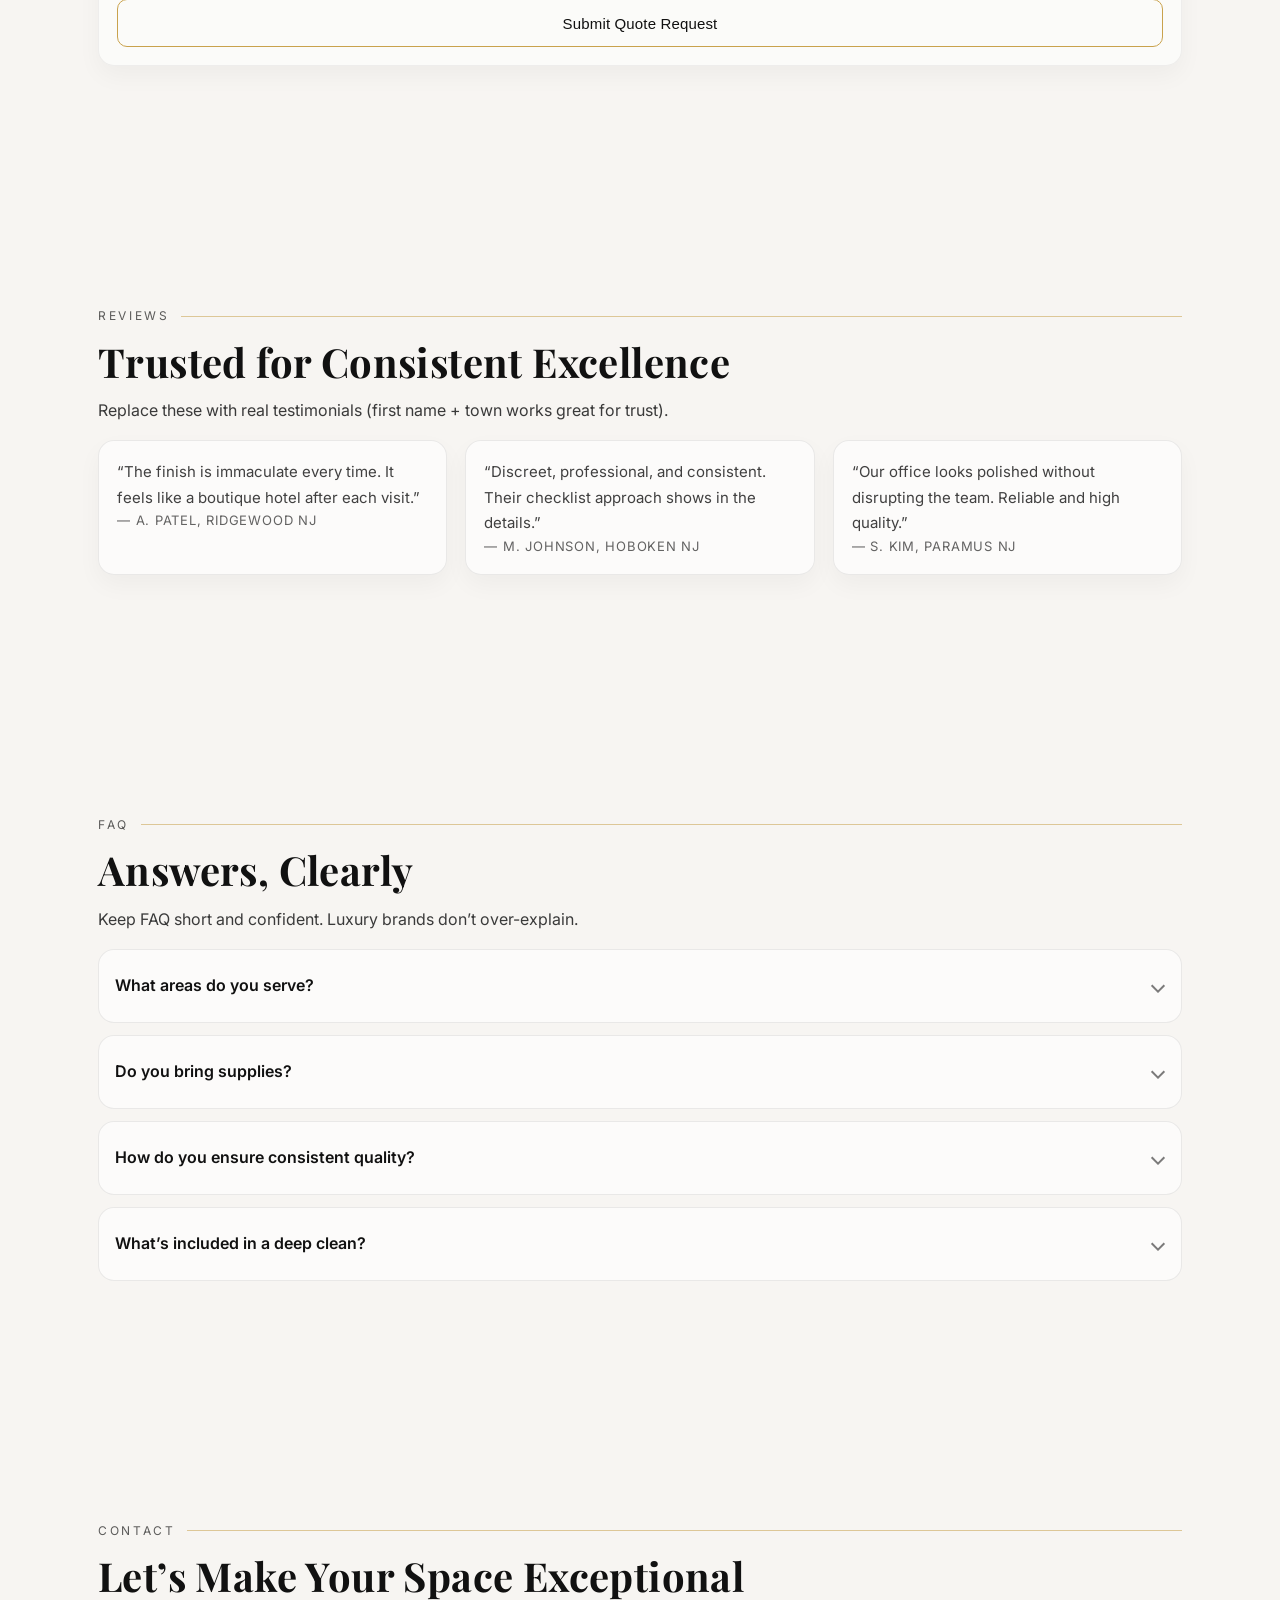
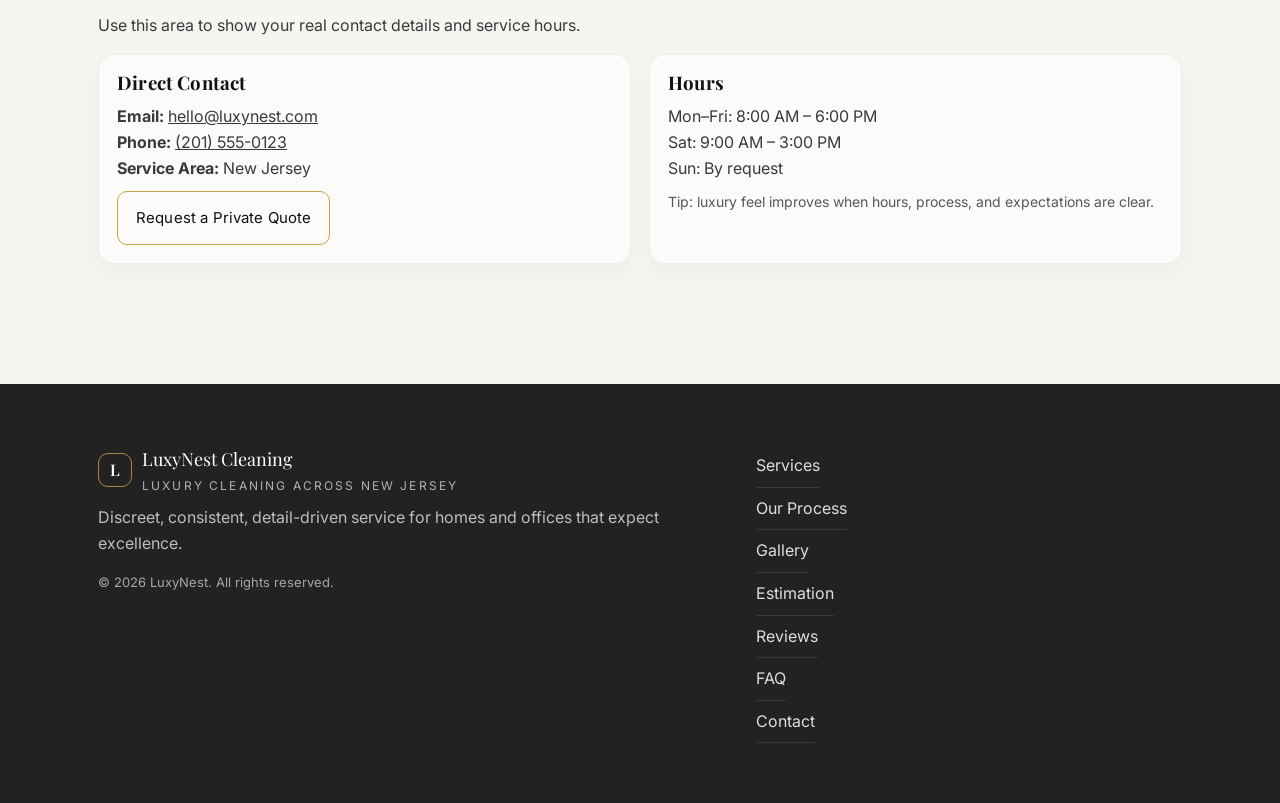
==== commit 2c4ab143: "Add files via upload" ====
--- a/index.html
+++ b/index.html
@@ -1,352 +1,1049 @@
 <!doctype html>
-<html lang="en" id="top">
+<html lang="en">
 <head>
   <meta charset="utf-8" />
-  <meta name="viewport" content="width=device-width, initial-scale=1, viewport-fit=cover" />
-  <title>LuxyNest Cleaning | Premium Home & Office Cleaning</title>
-  <meta name="description" content="LuxyNest Cleaning with a luxury touch. Instant estimate, transparent add-ons, easy booking." />
-  <meta name="theme-color" content="#859987" />
-
-  <!-- Fonts -->
+  <meta name="viewport" content="width=device-width,initial-scale=1" />
+  <meta name="theme-color" content="#111111" />
+  <title>LuxyNest Cleaning — Luxury Cleaning Across New Jersey</title>
+  <meta name="description" content="Luxury residential and office cleaning across New Jersey. Discreet, consistent, detail-driven service with white-glove checklists." />
+
+  <!-- Fonts (optional). If you prefer no external fonts, delete these 2 lines. -->
   <link rel="preconnect" href="https://fonts.googleapis.com">
   <link rel="preconnect" href="https://fonts.gstatic.com" crossorigin>
-  <link href="https://fonts.googleapis.com/css2?family=Manrope:wght@400;500;600;700;800&family=Playfair+Display:wght@500;600;700&display=swap" rel="stylesheet">
-
-  <!-- CSS (CHANGE v= whenever you update to bust iPhone cache) -->
-  <link rel="stylesheet" href="style.css?v=1001">
+  <link href="https://fonts.googleapis.com/css2?family=Playfair+Display:wght@500;600&family=Inter:wght@400;500;600&display=swap" rel="stylesheet">
+<link rel="stylesheet" href="styles.css">
+  <style>
+    :root{
+      --bg: #F7F5F2;           /* warm ivory */
+      --surface: #FFFFFF;
+      --ink: #111111;          /* charcoal */
+      --muted: #3A3A3A;
+      --hairline: rgba(17,17,17,.12);
+      --gold: #C9A24D;         /* champagne gold */
+      --shadow: 0 18px 40px rgba(0,0,0,.08);
+      --radius: 16px;
+      --radius-sm: 10px;
+      --max: 1120px;
+    }
+
+    *{ box-sizing: border-box; }
+    html{ scroll-behavior: smooth; }
+    body{
+      margin: 0;
+      font-family: Inter, system-ui, -apple-system, Segoe UI, Roboto, Arial, sans-serif;
+      color: var(--ink);
+      background: var(--bg);
+      line-height: 1.6;
+    }
+    img{ max-width: 100%; display:block; }
+    a{ color: inherit; }
+    .container{ max-width: var(--max); margin: 0 auto; padding: 0 18px; }
+
+    /* ===== Header / Nav (mobile-first) ===== */
+    .header{
+      position: sticky;
+      top: 0;
+      z-index: 50;
+      background: rgba(247,245,242,.88);
+      backdrop-filter: blur(10px);
+      border-bottom: 1px solid var(--hairline);
+    }
+    .nav{
+      display:flex;
+      align-items:center;
+      justify-content:space-between;
+      min-height: 70px;
+      gap: 16px;
+    }
+    .brand{
+      display:flex;
+      align-items:center;
+      gap: 10px;
+      text-decoration:none;
+      white-space: nowrap;
+    }
+    .brand__mark{
+      width: 34px; height: 34px;
+      border-radius: 10px;
+      border: 1px solid rgba(201,162,77,.85);
+      display:grid; place-items:center;
+      font-weight: 600;
+      letter-spacing: .02em;
+      font-family: "Playfair Display", serif;
+    }
+    .brand__text{
+      display:flex; flex-direction:column; line-height:1.1;
+    }
+    .brand__name{
+      font-family: "Playfair Display", serif;
+      font-size: 18px;
+      letter-spacing: .01em;
+    }
+    .brand__tag{
+      font-size: 12px;
+      letter-spacing: .18em;
+      text-transform: uppercase;
+      color: rgba(17,17,17,.65);
+      margin-top: 2px;
+    }
+
+    .nav__toggle{
+      appearance: none;
+      border: 1px solid rgba(17,17,17,.16);
+      background: rgba(255,255,255,.35);
+      border-radius: 10px;
+      padding: 10px 12px;
+      min-height: 44px;         /* tap-friendly */
+      min-width: 44px;
+      display:inline-flex;
+      align-items:center;
+      justify-content:center;
+      cursor:pointer;
+      transition: background .2s ease, border-color .2s ease, transform .18s ease;
+    }
+    .nav__toggle:hover{ border-color: rgba(201,162,77,.7); background: rgba(255,255,255,.55); transform: translateY(-1px); }
+    .nav__toggle:focus{ outline: 2px solid rgba(201,162,77,.45); outline-offset: 2px; }
+
+    .nav__links{
+      position: absolute;
+      left: 0; right: 0;
+      top: 70px;
+      background: rgba(247,245,242,.96);
+      border-bottom: 1px solid var(--hairline);
+      display: none;
+    }
+    .nav__links.is-open{ display:block; }
+    .nav__links .container{
+      padding-top: 12px;
+      padding-bottom: 14px;
+      display: grid;
+      gap: 10px;
+    }
+    .nav__link{
+      text-decoration:none;
+      padding: 12px 10px;
+      border-radius: 10px;
+      border: 1px solid transparent;
+      font-size: 15px;
+    }
+    .nav__link:hover{
+      border-color: rgba(201,162,77,.6);
+      background: rgba(255,255,255,.55);
+    }
+
+    /* Desktop nav */
+    @media (min-width: 900px){
+      .nav__toggle{ display:none; }
+      .nav__links{
+        position: static;
+        display:block !important;
+        background: transparent;
+        border: none;
+      }
+      .nav__links .container{
+        padding: 0;
+        display:flex;
+        gap: 8px;
+        align-items:center;
+        justify-content:flex-end;
+      }
+      .nav__link{
+        padding: 10px 10px;
+        font-size: 14px;
+      }
+    }
+
+    /* ===== Buttons ===== */
+    .btn{
+      display:inline-flex;
+      align-items:center;
+      justify-content:center;
+      min-height: 48px;
+      padding: 14px 18px;
+      border-radius: 10px;
+      text-decoration:none;
+      font-size: 15px;
+      letter-spacing: .01em;
+      border: 1px solid transparent;
+      transition: transform 180ms ease, background 220ms ease, color 220ms ease, border-color 220ms ease;
+      will-change: transform;
+      cursor:pointer;
+      user-select:none;
+    }
+    .btn:focus{ outline: 2px solid rgba(201,162,77,.45); outline-offset: 2px; }
+    .btn--primary{
+      border-color: var(--gold);
+      background: transparent;
+      color: var(--ink);
+    }
+    .btn--primary:hover{
+      background: var(--gold);
+      transform: translateY(-1px);
+    }
+    .btn--secondary{
+      border-color: rgba(17,17,17,.18);
+      background: rgba(255,255,255,.35);
+    }
+    .btn--secondary:hover{
+      border-color: rgba(201,162,77,.8);
+      background: rgba(255,255,255,.55);
+      transform: translateY(-1px);
+    }
+
+    /* ===== Sections ===== */
+    section{ padding: 84px 0; }
+    @media (min-width: 768px){ section{ padding: 120px 0; } }
+
+    .kicker{
+      display:flex;
+      align-items:center;
+      gap: 12px;
+      margin: 0 0 14px;
+    }
+    .kicker__text{
+      font-size: 12px;
+      letter-spacing: .22em;
+      text-transform: uppercase;
+      color: rgba(17,17,17,.68);
+    }
+    .kicker__line{
+      height: 1px;
+      flex: 1;
+      background: rgba(201,162,77,.55);
+    }
+
+    h1,h2,h3{
+      font-family: "Playfair Display", serif;
+      letter-spacing: .01em;
+      margin: 0 0 14px;
+      line-height: 1.12;
+    }
+    h1{ font-size: 38px; max-width: 18ch; }
+    h2{ font-size: 30px; max-width: 26ch; }
+    p{ margin: 0 0 16px; color: var(--muted); max-width: 70ch; }
+
+    @media (min-width: 768px){
+      h1{ font-size: 58px; }
+      h2{ font-size: 40px; }
+    }
+
+    /* ===== Hero ===== */
+    .hero{ padding-top: 96px; }
+    .hero__wrap{
+      display:grid;
+      grid-template-columns: 1fr;
+      gap: 28px;
+      align-items: start;
+    }
+    .hero__subtitle{ font-size: 16px; line-height: 1.75; max-width: 48ch; }
+    .hero__cta{
+      display:grid;
+      grid-template-columns: 1fr;
+      gap: 12px;
+      margin: 18px 0 16px;
+      max-width: 420px;
+    }
+    .trust{
+      list-style:none;
+      padding: 0;
+      margin: 0;
+      display:grid;
+      gap: 10px;
+      font-size: 14px;
+      color: rgba(17,17,17,.78);
+    }
+    .trust li{ position:relative; padding-left: 18px; }
+    .trust li::before{
+      content:"";
+      position:absolute;
+      left:0;
+      top:.55em;
+      width:8px; height:8px;
+      border:1px solid rgba(201,162,77,.9);
+      border-radius:999px;
+    }
+    .hero__media{
+      border-radius: var(--radius);
+      overflow:hidden;
+      box-shadow: var(--shadow);
+      background: #ECE8E1;
+      border: 1px solid rgba(17,17,17,.06);
+    }
+    .hero__media img{
+      width:100%;
+      height: 290px;
+      object-fit: cover;
+    }
+
+    @media (min-width: 768px){
+      .hero{ padding-top: 130px; }
+      .hero__wrap{
+        grid-template-columns: 1.1fr .9fr;
+        gap: 44px;
+        align-items: center;
+      }
+      .hero__cta{
+        grid-template-columns: auto auto;
+        justify-content: start;
+        max-width: none;
+      }
+      .trust{ grid-template-columns: repeat(3, max-content); gap: 18px; }
+      .hero__media img{ height: 460px; }
+    }
+
+    /* ===== Cards / Grids ===== */
+    .grid{
+      display:grid;
+      gap: 16px;
+    }
+    @media (min-width: 768px){
+      .grid--3{ grid-template-columns: repeat(3,1fr); gap: 18px; }
+      .grid--2{ grid-template-columns: repeat(2,1fr); gap: 18px; }
+    }
+
+    .card{
+      background: rgba(255,255,255,.60);
+      border: 1px solid rgba(17,17,17,.08);
+      border-radius: var(--radius);
+      padding: 18px;
+      box-shadow: 0 10px 25px rgba(0,0,0,.04);
+    }
+    .card h3{ font-size: 20px; margin-bottom: 10px; }
+    .card p{ margin: 0; }
+
+    /* ===== Gallery ===== */
+    .gallery{
+      display:grid;
+      gap: 14px;
+    }
+    .gallery__item{
+      border-radius: var(--radius);
+      overflow:hidden;
+      border: 1px solid rgba(17,17,17,.08);
+      box-shadow: 0 12px 28px rgba(0,0,0,.06);
+      background: #ECE8E1;
+      position:relative;
+      min-height: 240px;
+    }
+    .gallery__item img{
+      width:100%;
+      height: 260px;
+      object-fit: cover;
+      transition: transform 350ms ease;
+    }
+    .gallery__item:hover img{ transform: scale(1.03); }
+    .gallery__label{
+      position:absolute;
+      left: 14px; right: 14px; bottom: 14px;
+      padding: 12px 12px;
+      border-radius: 14px;
+      background: rgba(17,17,17,.55);
+      color: #fff;
+      border: 1px solid rgba(255,255,255,.15);
+      backdrop-filter: blur(8px);
+    }
+    .gallery__label strong{
+      display:block;
+      font-weight: 600;
+      letter-spacing: .01em;
+    }
+    .gallery__label span{
+      display:block;
+      opacity: .88;
+      margin-top: 2px;
+      font-size: 13px;
+    }
+
+    @media (min-width: 900px){
+      .gallery{ grid-template-columns: 1.2fr .8fr; gap: 18px; }
+      .gallery__item img{ height: 420px; }
+      .gallery__stack{ display:grid; gap: 18px; }
+      .gallery__stack .gallery__item img{ height: 200px; }
+    }
+
+    /* ===== Form ===== */
+    .form{
+      display:grid;
+      gap: 12px;
+    }
+    label{
+      font-size: 13px;
+      letter-spacing: .10em;
+      text-transform: uppercase;
+      color: rgba(17,17,17,.65);
+    }
+    .field{
+      display:grid;
+      gap: 8px;
+    }
+    input, select, textarea{
+      width:100%;
+      padding: 14px 14px;
+      border-radius: 12px;
+      border: 1px solid rgba(17,17,17,.16);
+      background: rgba(255,255,255,.75);
+      font: inherit;
+      color: var(--ink);
+      min-height: 48px;
+    }
+    textarea{ min-height: 110px; resize: vertical; }
+    input:focus, select:focus, textarea:focus{
+      outline: 2px solid rgba(201,162,77,.35);
+      outline-offset: 2px;
+      border-color: rgba(201,162,77,.65);
+    }
+    .form__row{
+      display:grid;
+      gap: 12px;
+    }
+    @media (min-width: 768px){
+      .form__row{ grid-template-columns: 1fr 1fr; }
+    }
+    .note{
+      font-size: 14px;
+      color: rgba(17,17,17,.70);
+      margin-top: 6px;
+    }
+
+    /* ===== Reviews ===== */
+    .quote{
+      font-size: 15px;
+      line-height: 1.7;
+      color: rgba(17,17,17,.80);
+      margin: 0 0 10px;
+    }
+    .who{
+      font-size: 13px;
+      color: rgba(17,17,17,.65);
+      letter-spacing: .06em;
+      text-transform: uppercase;
+    }
+
+    /* ===== FAQ ===== */
+    details{
+      background: rgba(255,255,255,.60);
+      border: 1px solid rgba(17,17,17,.08);
+      border-radius: var(--radius);
+      padding: 14px 16px;
+    }
+    details summary{
+      cursor:pointer;
+      list-style:none;
+      font-weight: 600;
+      min-height: 44px;
+      display:flex;
+      align-items:center;
+      justify-content: space-between;
+      gap: 12px;
+    }
+    details summary::-webkit-details-marker{ display:none; }
+    .chev{
+      width: 10px; height: 10px;
+      border-right: 2px solid rgba(17,17,17,.55);
+      border-bottom: 2px solid rgba(17,17,17,.55);
+      transform: rotate(45deg);
+      transition: transform .2s ease;
+      margin-right: 2px;
+      flex: 0 0 auto;
+    }
+    details[open] .chev{ transform: rotate(225deg); }
+    details p{ margin: 12px 0 0; }
+
+    /* ===== Footer ===== */
+    footer{
+      padding: 60px 0;
+      border-top: 1px solid var(--hairline);
+      background: rgba(17,17,17,.92);
+      color: rgba(255,255,255,.88);
+    }
+    footer p{ color: rgba(255,255,255,.70); }
+    .footer__grid{
+      display:grid;
+      gap: 18px;
+    }
+    @media (min-width: 768px){
+      .footer__grid{ grid-template-columns: 1.2fr .8fr; align-items:start; }
+    }
+    .footer__links a{
+      display:inline-block;
+      color: rgba(255,255,255,.85);
+      text-decoration:none;
+      padding: 8px 0;
+      border-bottom: 1px solid rgba(255,255,255,.10);
+    }
+    .footer__links a:hover{ color: #fff; border-bottom-color: rgba(201,162,77,.7); }
+
+    /* ===== Utility ===== */
+    .surface{
+      background: rgba(255,255,255,.55);
+      border: 1px solid rgba(17,17,17,.06);
+      border-radius: var(--radius);
+      padding: 18px;
+      box-shadow: 0 10px 25px rgba(0,0,0,.04);
+    }
+    .center{ display:flex; align-items:center; justify-content:center; }
+    .spacer{ height: 10px; }
+  </style>
 </head>
 
 <body>
-  <!-- Background orbs -->
-  <div class="orbs" aria-hidden="true">
-    <div class="orb one"></div>
-    <div class="orb two"></div>
-    <div class="orb three"></div>
-    <div class="orb four"></div>
+  <!-- Header -->
+  <header class="header">
+    <div class="container nav" role="navigation" aria-label="Primary">
+      <a class="brand" href="#top">
+        <span class="brand__mark">L</span>
+        <span class="brand__text">
+          <span class="brand__name">LuxyNest</span>
+          <span class="brand__tag">Cleaning</span>
+        </span>
+      </a>
+
+      <button class="nav__toggle" id="navToggle" aria-expanded="false" aria-controls="navLinks" aria-label="Open menu">
+        ☰
+      </button>
+    </div>
+
+    <nav class="nav__links" id="navLinks">
+      <div class="container">
+        <a class="nav__link" href="#services">Services</a>
+        <a class="nav__link" href="#process">Our Process</a>
+        <a class="nav__link" href="#gallery">Gallery</a>
+        <a class="nav__link" href="#estimation">Estimation</a>
+        <a class="nav__link" href="#reviews">Reviews</a>
+        <a class="nav__link" href="#faq">FAQ</a>
+        <a class="nav__link" href="#contact">Contact</a>
+      </div>
+    </nav>
+  </header>
+
+  <!-- Hero -->
+  <section class="hero" id="top">
+    <div class="container hero__wrap">
+      <div class="hero__content">
+        <div class="kicker">
+          <span class="kicker__text">LUXYNEST CLEANING</span>
+          <span class="kicker__line" aria-hidden="true"></span>
+        </div>
+
+        <h1>Luxury Cleaning Across New Jersey</h1>
+        <p class="hero__subtitle">
+          Premium residential and office cleaning designed around your schedule—discreet, consistent, and detail-driven.
+        </p>
+
+        <div class="hero__cta">
+          <a class="btn btn--primary" href="#estimation">Request a Private Quote</a>
+          <a class="btn btn--secondary" href="#process">View Our Process</a>
+        </div>
+
+        <ul class="trust" role="list">
+          <li>Insured & Background-Checked</li>
+          <li>White-Glove Checklist</li>
+          <li>Quality Control Every Visit</li>
+        </ul>
+      </div>
+
+      <div class="hero__media">
+        <!-- Replace with your own hero image -->
+        <img src="images/hero-luxury-interior.jpg" alt="Bright luxury interior showcasing a pristine space" loading="eager" />
+      </div>
+    </div>
+  </section>
+
+  <!-- Services -->
+  <section id="services">
+    <div class="container">
+      <div class="kicker">
+        <span class="kicker__text">Services</span>
+        <span class="kicker__line" aria-hidden="true"></span>
+      </div>
+      <h2>Curated Care for Homes & Offices</h2>
+      <p>
+        We keep services simple, premium, and consistent. Every visit follows a white-glove checklist tailored to your space.
+      </p>
+
+      <div class="grid grid--3">
+        <div class="card">
+          <h3>Essential Care</h3>
+          <p>Routine upkeep with immaculate finishes—ideal for weekly or bi-weekly service.</p>
+        </div>
+        <div class="card">
+          <h3>Signature Deep Reset</h3>
+          <p>A top-to-bottom refresh for detail perfection—great for seasonal or occasional deep cleans.</p>
+        </div>
+        <div class="card">
+          <h3>White-Glove Transitions</h3>
+          <p>Move-in / move-out service designed to leave spaces polished, sanitized, and ready.</p>
+        </div>
+      </div>
+
+      <div class="spacer"></div>
+
+      <div class="grid grid--2">
+        <div class="card">
+          <h3>Kitchen & Bath Detail</h3>
+          <p>High-touch attention on countertops, fixtures, glass, and shine—without harsh residue.</p>
+        </div>
+        <div class="card">
+          <h3>Office Refresh</h3>
+          <p>Discreet service for workspaces—focused on cleanliness, presentation, and consistency.</p>
+        </div>
+      </div>
+<section id="service-pages">
+  <div class="container">
+    <div class="kicker">
+      <span class="kicker__text">Service Pages</span>
+      <span class="kicker__line" aria-hidden="true"></span>
+    </div>
+
+    <h2>Explore Each Service</h2>
+    <p>Clear scopes, transparent estimating, and premium execution—choose the service you need.</p>
+
+    <div class="grid grid--3">
+      <a class="card" href="standard.html" style="text-decoration:none;">
+        <h3>Standard Cleaning</h3>
+        <p>Routine maintenance for consistently pristine spaces.</p>
+      </a>
+
+      <a class="card" href="deep-cleaning.html" style="text-decoration:none;">
+        <h3>Deep Cleaning</h3>
+        <p>A comprehensive reset for detail zones and buildup.</p>
+      </a>
+
+      <a class="card" href="move-in-move-out.html" style="text-decoration:none;">
+        <h3>Move-In / Move-Out</h3>
+        <p>White-glove transitions for handover-ready results.</p>
+      </a>
+    </div>
   </div>
-
-  <!-- MOBILE DRAWER -->
-  <div class="drawer" id="drawer" aria-hidden="true">
-    <div class="panel" role="dialog" aria-modal="true" aria-label="Menu">
-      <div class="panel-head">
-        <strong>Menu</strong>
-        <button class="iconbtn" id="closeDrawer" type="button" aria-label="Close menu">✕</button>
-      </div>
-      <a href="#services">Services</a>
-      <a href="#process">Process</a>
-      <a href="#gallery">Gallery</a>
-      <a href="#estimate">Estimation</a>
-      <a href="#reviews">Reviews</a>
-      <a href="#faq">FAQ</a>
-      <a href="#contact">Contact</a>
-    </div>
-  </div>
-
-  <!-- NAV -->
-  <header class="nav-wrap">
+</section>
+
+    </div>
+  </section>
+
+  <!-- Process -->
+  <section id="process">
     <div class="container">
-      <div class="nav">
-        <a class="brand" href="#top" aria-label="Go to top">
-          <div class="logo" aria-hidden="true"></div>
-          <div class="brand-text">
-            <h1>LuxyNest Cleaning</h1>
-            <span>Luxury clean • Calm home • Premium care</span>
+      <div class="kicker">
+        <span class="kicker__text">Our Process</span>
+        <span class="kicker__line" aria-hidden="true"></span>
+      </div>
+      <h2>Luxury Is in the Details</h2>
+      <p>Simple steps, exceptional results—every time.</p>
+
+      <div class="grid grid--3">
+        <div class="card">
+          <h3>01 — Private Quote</h3>
+          <p>Tell us about your space and preferences. We confirm scope, timing, and expectations.</p>
+        </div>
+        <div class="card">
+          <h3>02 — White-Glove Service</h3>
+          <p>We follow a refined checklist with careful product selection and respectful execution.</p>
+        </div>
+        <div class="card">
+          <h3>03 — Quality Control</h3>
+          <p>We verify the details and ensure the finish meets the LuxyNest standard before we leave.</p>
+        </div>
+      </div>
+    </div>
+  </section>
+
+  <!-- Gallery -->
+  <section id="gallery">
+    <div class="container">
+      <div class="kicker">
+        <span class="kicker__text">Gallery</span>
+        <span class="kicker__line" aria-hidden="true"></span>
+      </div>
+      <h2>Pristine Spaces, Curated Results</h2>
+      <p>Use fewer, higher-quality images for a more luxurious feel. Replace the placeholders below with your own.</p>
+
+      <div class="gallery">
+        <a class="gallery__item" href="#" aria-label="Upper Saddle River Residence">
+          <img src="images/gallery-1.jpg" alt="Luxury kitchen cleaned and polished" loading="lazy" />
+          <div class="gallery__label">
+            <strong>Upper Saddle River Residence</strong>
+            <span>Weekly Signature Care</span>
           </div>
         </a>
 
-        <nav class="nav-links" aria-label="Primary navigation">
-          <a href="#services">Services</a>
-          <a href="#process">Process</a>
-          <a href="#gallery">Gallery</a>
-          <a href="#estimate">Estimation</a>
-          <a href="#reviews">Reviews</a>
-          <a href="#faq">FAQ</a>
-        </nav>
-
-        <div class="cta">
-          <a class="btn btn-ghost" href="#estimate">Instant Estimate</a>
-          <a class="btn btn-primary" href="#contact">Book Now</a>
-          <button class="iconbtn hamburger" id="openDrawer" type="button" aria-label="Open menu">☰</button>
-        </div>
-      </div>
-    </div>
-  </header>
-
-  <!-- HERO -->
-  <main>
-    <section class="hero" aria-label="Hero">
-      <div class="container">
-        <div class="hero-card">
-          <div class="hero-media" aria-hidden="true">
-            <img src="images/hero.jpg" alt="Modern clean kitchen" loading="eager" fetchpriority="high">
+        <div class="gallery__stack">
+          <a class="gallery__item" href="#" aria-label="Ridgewood Office">
+            <img src="images/gallery-2.jpg" alt="Bright office cleaned and refreshed" loading="lazy" />
+            <div class="gallery__label">
+              <strong>Ridgewood Office</strong>
+              <span>Evening Refresh</span>
+            </div>
+          </a>
+
+          <a class="gallery__item" href="#" aria-label="Hoboken Apartment">
+            <img src="images/gallery-3.jpg" alt="Luxury bathroom cleaned with shine" loading="lazy" />
+            <div class="gallery__label">
+              <strong>Hoboken Apartment</strong>
+              <span>Deep Reset</span>
+            </div>
+          </a>
+        </div>
+      </div>
+    </div>
+  </section>
+
+  <!-- Estimation -->
+  <section id="estimation">
+    <div class="container">
+      <div class="kicker">
+        <span class="kicker__text">Estimation</span>
+        <span class="kicker__line" aria-hidden="true"></span>
+      </div>
+      <h2>Request a Private Quote</h2>
+      <p>Share a few details and we’ll respond with pricing and availability.</p>
+
+      <div class="surface">
+        <form class="form" id="quoteForm">
+  <div class="form__row">
+    <div class="field">
+      <label for="serviceType">Service Type</label>
+      <select id="serviceType" name="serviceType" required>
+        <option value="" selected disabled>Select one</option>
+        <option value="standard">Standard Cleaning</option>
+        <option value="deep">Deep Cleaning</option>
+        <option value="move">Move-In / Move-Out</option>
+      </select>
+    </div>
+
+    <div class="field">
+      <label for="sqft">Square Footage</label>
+      <select id="sqft" name="sqft" required>
+        <option value="" selected disabled>Select</option>
+        <option value="800">Up to 800</option>
+        <option value="1200">800–1,200</option>
+        <option value="1800">1,200–1,800</option>
+        <option value="2400">1,800–2,400</option>
+        <option value="3000">2,400–3,000</option>
+        <option value="3500">3,000+</option>
+      </select>
+    </div>
+  </div>
+
+  <div class="form__row">
+    <div class="field">
+      <label for="beds">Bedrooms</label>
+      <select id="beds" name="beds" required>
+        <option value="" selected disabled>Select</option>
+        <option value="0">Studio</option>
+        <option value="1">1</option><option value="2">2</option><option value="3">3</option><option value="4">4</option><option value="5">5+</option>
+      </select>
+    </div>
+
+    <div class="field">
+      <label for="baths">Bathrooms</label>
+      <select id="baths" name="baths" required>
+        <option value="" selected disabled>Select</option>
+        <option value="1">1</option><option value="2">2</option><option value="3">3</option><option value="4">4+</option>
+      </select>
+    </div>
+  </div>
+
+  <div class="field">
+    <label>Add-ons</label>
+    <div class="grid" style="gap:10px;">
+      <label style="letter-spacing:0; text-transform:none; font-size:14px; color:rgba(17,17,17,.80);">
+        <input type="checkbox" id="addonFridge" /> Inside Fridge (+$35)
+      </label>
+      <label style="letter-spacing:0; text-transform:none; font-size:14px; color:rgba(17,17,17,.80);">
+        <input type="checkbox" id="addonOven" /> Inside Oven (+$35)
+      </label>
+      <label style="letter-spacing:0; text-transform:none; font-size:14px; color:rgba(17,17,17,.80);">
+        <input type="checkbox" id="addonCabinets" /> Inside Cabinets (+$45)
+      </label>
+      <label style="letter-spacing:0; text-transform:none; font-size:14px; color:rgba(17,17,17,.80);">
+        <input type="checkbox" id="addonWindows" /> Interior Windows (+$60)
+      </label>
+    </div>
+  </div>
+
+  <div class="surface" style="margin-top:10px;">
+    <div style="display:flex; justify-content:space-between; gap:12px; align-items:center;">
+      <div>
+        <div style="font-size:12px; letter-spacing:.18em; text-transform:uppercase; color:rgba(17,17,17,.60);">Estimated Total</div>
+        <div id="estimateTotal" style="font-family:'Playfair Display',serif; font-size:34px; line-height:1.1;">—</div>
+        <div id="estimateRange" style="color:rgba(17,17,17,.65); font-size:14px; margin-top:6px;"></div>
+      </div>
+      <a class="btn btn--secondary" href="#contact">Ask a Question</a>
+    </div>
+    <p class="note" style="margin:10px 0 0;">
+      Estimates are guidelines; final pricing may adjust for condition, pets, heavy buildup, or special requests.
+    </p>
+  </div>
+
+  <div class="form__row" style="margin-top:12px;">
+    <div class="field">
+      <label for="name">Full Name</label>
+      <input id="name" name="name" type="text" autocomplete="name" placeholder="Your name" required />
+    </div>
+    <div class="field">
+      <label for="phone">Phone</label>
+      <input id="phone" name="phone" type="tel" autocomplete="tel" placeholder="(###) ###-####" required />
+    </div>
+  </div>
+
+  <div class="field">
+    <label for="city">City (NJ)</label>
+    <input id="city" name="city" type="text" autocomplete="address-level2" placeholder="e.g., Ridgewood" required />
+  </div>
+
+  <div class="field">
+    <label for="notes">Notes / Preferences</label>
+    <textarea id="notes" name="notes" placeholder="Pets, timing, focus areas, product preferences…"></textarea>
+  </div>
+
+  <button class="btn btn--primary" type="submit">Submit Quote Request</button>
+</form>
+
+      </div>
+    </div>
+  </section>
+
+  <!-- Reviews -->
+  <section id="reviews">
+    <div class="container">
+      <div class="kicker">
+        <span class="kicker__text">Reviews</span>
+        <span class="kicker__line" aria-hidden="true"></span>
+      </div>
+      <h2>Trusted for Consistent Excellence</h2>
+      <p>Replace these with real testimonials (first name + town works great for trust).</p>
+
+      <div class="grid grid--3">
+        <div class="card">
+          <p class="quote">“The finish is immaculate every time. It feels like a boutique hotel after each visit.”</p>
+          <div class="who">— A. Patel, Ridgewood NJ</div>
+        </div>
+        <div class="card">
+          <p class="quote">“Discreet, professional, and consistent. Their checklist approach shows in the details.”</p>
+          <div class="who">— M. Johnson, Hoboken NJ</div>
+        </div>
+        <div class="card">
+          <p class="quote">“Our office looks polished without disrupting the team. Reliable and high quality.”</p>
+          <div class="who">— S. Kim, Paramus NJ</div>
+        </div>
+      </div>
+    </div>
+  </section>
+
+  <!-- FAQ -->
+  <section id="faq">
+    <div class="container">
+      <div class="kicker">
+        <span class="kicker__text">FAQ</span>
+        <span class="kicker__line" aria-hidden="true"></span>
+      </div>
+      <h2>Answers, Clearly</h2>
+      <p>Keep FAQ short and confident. Luxury brands don’t over-explain.</p>
+
+      <div class="grid" style="gap:12px;">
+        <details>
+          <summary>
+            What areas do you serve?
+            <span class="chev" aria-hidden="true"></span>
+          </summary>
+          <p>We serve locations across New Jersey. Share your city in the quote request and we’ll confirm availability.</p>
+        </details>
+
+        <details>
+          <summary>
+            Do you bring supplies?
+            <span class="chev" aria-hidden="true"></span>
+          </summary>
+          <p>Yes—unless you prefer specific products. We can tailor service to your preferences.</p>
+        </details>
+
+        <details>
+          <summary>
+            How do you ensure consistent quality?
+            <span class="chev" aria-hidden="true"></span>
+          </summary>
+          <p>Every visit follows a white-glove checklist and a final quality check before completion.</p>
+        </details>
+
+        <details>
+          <summary>
+            What’s included in a deep clean?
+            <span class="chev" aria-hidden="true"></span>
+          </summary>
+          <p>A deep reset focuses on detail areas and build-up, with extra attention to kitchens, bathrooms, and high-touch zones.</p>
+        </details>
+      </div>
+    </div>
+  </section>
+
+  <!-- Contact -->
+  <section id="contact">
+    <div class="container">
+      <div class="kicker">
+        <span class="kicker__text">Contact</span>
+        <span class="kicker__line" aria-hidden="true"></span>
+      </div>
+      <h2>Let’s Make Your Space Exceptional</h2>
+      <p>Use this area to show your real contact details and service hours.</p>
+
+      <div class="grid grid--2">
+        <div class="surface">
+          <h3 style="margin-bottom:10px;">Direct Contact</h3>
+          <p style="margin-bottom:10px;">
+            <strong>Email:</strong> <a href="mailto:hello@luxynest.com">hello@luxynest.com</a><br/>
+            <strong>Phone:</strong> <a href="tel:+12015550123">(201) 555-0123</a><br/>
+            <strong>Service Area:</strong> New Jersey
+          </p>
+          <a class="btn btn--primary" href="#estimation">Request a Private Quote</a>
+        </div>
+
+        <div class="surface">
+          <h3 style="margin-bottom:10px;">Hours</h3>
+          <p style="margin-bottom:10px;">
+            Mon–Fri: 8:00 AM – 6:00 PM<br/>
+            Sat: 9:00 AM – 3:00 PM<br/>
+            Sun: By request
+          </p>
+          <p class="note">Tip: luxury feel improves when hours, process, and expectations are clear.</p>
+        </div>
+      </div>
+    </div>
+  </section>
+
+  <!-- Footer -->
+  <footer>
+    <div class="container footer__grid">
+      <div>
+        <div style="display:flex; align-items:center; gap:10px; margin-bottom:10px;">
+          <span class="brand__mark" style="border-color: rgba(201,162,77,.8); color:#fff;">L</span>
+          <div>
+            <div style="font-family:'Playfair Display',serif; font-size:18px; color:#fff;">LuxyNest Cleaning</div>
+            <div style="font-size:12px; letter-spacing:.18em; text-transform:uppercase; color:rgba(255,255,255,.65); margin-top:2px;">Luxury Cleaning Across New Jersey</div>
           </div>
-          <div class="hero-overlay" aria-hidden="true"></div>
-
-          <div class="hero-content">
-            <div class="pill">
-              <span class="dot" aria-hidden="true"></span>
-              <span>Premium Cleaning • Trusted & Detail-Obsessed</span>
-            </div>
-
-            <h2>A spotless home — with a luxury touch.</h2>
-
-            <p>
-              We deliver elite residential and office cleaning with meticulous detail, calm professionalism,
-              and consistent results. Transparent add-ons, easy scheduling, and an instant estimate.
-            </p>
-
-            <div class="hero-actions">
-              <a class="btn btn-primary" href="#estimate">Get Instant Estimate</a>
-              <a class="btn btn-ghost" href="#services">Explore Services</a>
-            </div>
-
-            <div class="hero-stats">
-              <div class="stat">
-                <div class="stat-ic" aria-hidden="true">✓</div>
-                <div class="stat-txt">
-                  <strong>Premium Checklist</strong>
-                  <span>Every visit follows a standard of excellence</span>
-                </div>
-              </div>
-
-              <div class="stat">
-                <div class="stat-ic" aria-hidden="true">⏱</div>
-                <div class="stat-txt">
-                  <strong>On-Time & Reliable</strong>
-                  <span>Clear arrival windows + updates</span>
-                </div>
-              </div>
-
-              <div class="stat">
-                <div class="stat-ic" aria-hidden="true">✦</div>
-                <div class="stat-txt">
-                  <strong>Detail-First Finish</strong>
-                  <span>Edges, corners, glass & shine</span>
-                </div>
-              </div>
-            </div>
-
-          </div>
-        </div>
-      </div>
-    </section>
-
-    <!-- SERVICES -->
-    <section id="services" class="section">
-      <div class="container">
-        <div class="section-head">
-          <div>
-            <h3>Services that match your lifestyle</h3>
-            <p>Choose your cleaning style — from maintenance to deep refresh. Every service is delivered with premium care.</p>
-          </div>
-          <a class="btn btn-ghost" href="#estimate">See Price Estimate</a>
-        </div>
-
-        <div class="services">
-          <article class="svc card">
-            <div class="svc-body">
-              <span class="badge sage">Residential Standard</span>
-              <h4>Weekly / Bi-Weekly Maintenance</h4>
-              <p>Perfect for staying effortlessly spotless — kitchens, bathrooms, floors, dusting, and tidy finish.</p>
-              <ul>
-                <li><span class="check" aria-hidden="true">✓</span> High-touch surfaces + shine</li>
-                <li><span class="check" aria-hidden="true">✓</span> Floors vacuumed & mopped</li>
-              </ul>
-            </div>
-            <div class="svc-media">
-              <img src="images/living.jpg" alt="Clean living room" loading="lazy">
-            </div>
-          </article>
-
-          <article class="svc card">
-            <div class="svc-body">
-              <span class="badge blush">Deep Clean</span>
-              <h4>Reset-Level Clean (Top to Bottom)</h4>
-              <p>For first-time clients, seasonal refresh, or anytime you want that “brand-new” feeling.</p>
-              <ul>
-                <li><span class="check" aria-hidden="true">✓</span> Baseboards, corners, detail dust</li>
-                <li><span class="check" aria-hidden="true">✓</span> Kitchen & bath deep attention</li>
-              </ul>
-            </div>
-            <div class="svc-media">
-              <img src="images/kitchen.jpg" alt="Clean kitchen" loading="lazy">
-            </div>
-          </article>
-
-          <article class="svc card">
-            <div class="svc-body">
-              <span class="badge sand">Move-In / Move-Out</span>
-              <h4>Turnover Ready • Landlord Approved</h4>
-              <p>Empty-home detail clean: inside cabinets, appliances, bathrooms, floors, and final polish.</p>
-              <ul>
-                <li><span class="check" aria-hidden="true">✓</span> Cabinets, drawers, surfaces</li>
-                <li><span class="check" aria-hidden="true">✓</span> Clean, crisp, photo-ready</li>
-              </ul>
-            </div>
-            <div class="svc-media">
-              <img src="images/moveout.jpg" alt="Move-out clean" loading="lazy">
-            </div>
-          </article>
-
-          <article class="svc card">
-            <div class="svc-body">
-              <span class="badge blue">Bathrooms & Kitchens</span>
-              <h4>Signature Shine (The “Wow” Rooms)</h4>
-              <p>Precision cleaning for sinks, fixtures, counters, tile, mirrors, and stainless shine.</p>
-              <ul>
-                <li><span class="check" aria-hidden="true">✓</span> Glass & mirror clarity</li>
-                <li><span class="check" aria-hidden="true">✓</span> Detail scrubbing + polish</li>
-              </ul>
-            </div>
-            <div class="svc-media">
-              <img src="images/bathroom.jpg" alt="Bathroom shine" loading="lazy">
-            </div>
-          </article>
-        </div>
-      </div>
-    </section>
-
-    <!-- ESTIMATE -->
-    <section id="estimate" class="section">
-      <div class="container">
-        <div class="section-head">
-          <div>
-            <h3>Estimation</h3>
-            <p>Get a quick price range based on your home and add-ons. Transparent line items.</p>
-          </div>
-        </div>
-
-        <div class="estimate">
-          <div class="card form">
-            <div class="pill small">
-              <span class="dot" aria-hidden="true"></span>
-              <span>Instant Estimate Calculator</span>
-            </div>
-
-            <div class="form-grid">
-              <div class="field">
-                <label for="serviceType">Service type</label>
-                <select id="serviceType">
-                  <option value="standard">Residential Standard</option>
-                  <option value="deep">Deep Clean</option>
-                  <option value="move">Move-In / Move-Out</option>
-                </select>
-              </div>
-
-              <div class="field">
-                <label for="homeType">Home type</label>
-                <select id="homeType">
-                  <option value="apt">Apartment/Condo</option>
-                  <option value="house">House</option>
-                </select>
-              </div>
-
-              <div class="field">
-                <label for="beds">Bedrooms</label>
-                <select id="beds">
-                  <option>0</option><option selected>1</option><option>2</option><option>3</option><option>4</option><option>5</option>
-                </select>
-              </div>
-
-              <div class="field">
-                <label for="baths">Bathrooms</label>
-                <select id="baths">
-                  <option>1</option><option selected>2</option><option>3</option><option>4</option>
-                </select>
-              </div>
-
-              <div class="field">
-                <label for="sqft">Approx. square feet</label>
-                <input id="sqft" type="number" inputmode="numeric" min="300" step="50" value="900">
-              </div>
-
-              <div class="field">
-                <label for="frequency">Frequency</label>
-                <select id="frequency">
-                  <option value="oneTime" selected>One-time</option>
-                  <option value="weekly">Weekly</option>
-                  <option value="biweekly">Bi-weekly</option>
-                  <option value="monthly">Monthly</option>
-                </select>
-              </div>
-
-              <div class="addons">
-                <div class="addons-title">Add-ons (optional)</div>
-                <div class="addons-row">
-                  <label class="chip"><input type="checkbox" value="fridge"> Inside fridge <small>+$35</small></label>
-                  <label class="chip"><input type="checkbox" value="oven"> Inside oven <small>+$35</small></label>
-                  <label class="chip"><input type="checkbox" value="windows"> Interior windows <small>+$45</small></label>
-                  <label class="chip"><input type="checkbox" value="cabinets"> Inside cabinets <small>+$55</small></label>
-                  <label class="chip"><input type="checkbox" value="laundry"> Laundry add-on <small>+$25</small></label>
-                  <label class="chip"><input type="checkbox" value="pet"> Pet hair focus <small>+$20</small></label>
-                </div>
-              </div>
-
-              <div class="field span2">
-                <label for="notes">Notes (optional)</label>
-                <input id="notes" type="text" placeholder="Example: focus on bathrooms + kitchen, no bedrooms">
-              </div>
-
-              <div class="field span2">
-                <label for="allergies">Allergies (optional)</label>
-                <input id="allergies" type="text" placeholder="Example: Dust, Airborne, Skin etc.">
-              </div>
-            </div>
-          </div>
-
-          <aside class="card summary">
-            <div class="pricebox">
-              <div class="range">
-                <strong id="priceRange">$—</strong>
-                <span id="duration">• — hours</span>
-              </div>
-              <p class="note">
-                This is a fast estimate. Final price can vary with condition and layout — but we keep it transparent.
-              </p>
-
-              <div class="lineitems" id="lineItems"></div>
-
-              <div class="actions">
-                <a class="btn btn-primary" href="#contact">Request Booking</a>
-                <a class="btn btn-ghost" href="#services">What’s Included</a>
-              </div>
-            </div>
-
-            <p class="fineprint">Estimate uses bedrooms/bathrooms/sqft + service type + frequency + add-ons.</p>
-          </aside>
-        </div>
-      </div>
-    </section>
-
-    <!-- FOOTER / CONTACT -->
-    <footer id="contact" class="footer">
-      <div class="container">
-        <div class="footer-inner card">
-          <div>
-            <h4>Ready for an elite clean?</h4>
-            <p>Add your phone, email, and service area here.</p>
-            <div class="copyright">© <span id="year"></span> LuxyNest Cleaning</div>
-          </div>
-
-          <div class="contact">
-            <div class="row">
-              <div class="mini">📍 Service Area: New Jersey</div>
-              <div class="mini">🕒 Mon–Sun: 6am–9pm</div>
-            </div>
-            <div class="row">
-              <div class="mini">☎️ Phone: (Your Number)</div>
-              <div class="mini">✉️ Email: (Your Email)</div>
-            </div>
-            <div class="row">
-              <a class="btn btn-primary" href="#estimate">Recheck Estimate</a>
-              <a class="btn btn-ghost" href="#top">Back to Top</a>
-            </div>
-          </div>
-        </div>
-      </div>
-    </footer>
-  </main>
-
-  <script src="app.js?v=1001"></script>
+        </div>
+        <p>Discreet, consistent, detail-driven service for homes and offices that expect excellence.</p>
+        <p style="font-size:13px; color:rgba(255,255,255,.60); margin-top:10px;">
+          © <span id="year"></span> LuxyNest. All rights reserved.
+        </p>
+      </div>
+
+      <div class="footer__links">
+        <a href="#services">Services</a><br/>
+        <a href="#process">Our Process</a><br/>
+        <a href="#gallery">Gallery</a><br/>
+        <a href="#estimation">Estimation</a><br/>
+        <a href="#reviews">Reviews</a><br/>
+        <a href="#faq">FAQ</a><br/>
+        <a href="#contact">Contact</a>
+      </div>
+    </div>
+  </footer>
+
+  <script>
+    // Mobile nav toggle
+    const toggle = document.getElementById('navToggle');
+    const links = document.getElementById('navLinks');
+
+    toggle?.addEventListener('click', () => {
+      const open = links.classList.toggle('is-open');
+      toggle.setAttribute('aria-expanded', String(open));
+      toggle.setAttribute('aria-label', open ? 'Close menu' : 'Open menu');
+      toggle.textContent = open ? '✕' : '☰';
+    });
+
+    // Close menu after clicking a link (mobile)
+    document.querySelectorAll('.nav__link').forEach(a => {
+      a.addEventListener('click', () => {
+        if (window.matchMedia('(max-width: 899px)').matches) {
+          links.classList.remove('is-open');
+          toggle.setAttribute('aria-expanded', 'false');
+          toggle.setAttribute('aria-label', 'Open menu');
+          toggle.textContent = '☰';
+        }
+      });
+    });
+
+    // Footer year
+    document.getElementById('year').textContent = new Date().getFullYear();
+
+    // Form demo (prevents page reload). Replace with real submission logic.
+    document.getElementById('quoteForm')?.addEventListener('submit', (e) => {
+      e.preventDefault();
+      alert('Quote request submitted (demo). Connect this form to your email or backend.');
+      e.target.reset();
+    });
+  </script>
+<script>
+  // ---- Pricing model (EDIT THESE ANYTIME) ----
+  // Built to land inside common market ranges (standard often ~$200–$400, deep ~$240–$500 for ~2k sqft) :contentReference[oaicite:3]{index=3}
+  // Some NJ guides show standard ~$160–$280, deep ~$275–$500, move-in/out ~$350–$700 :contentReference[oaicite:4]{index=4}
+
+  const PRICING = {
+    standard: { base: 140, perBed: 18, perBath: 28, perSqftK: 22, min: 160 },
+    deep:     { base: 210, perBed: 22, perBath: 38, perSqftK: 32, min: 275 },
+    move:     { base: 260, perBed: 24, perBath: 42, perSqftK: 36, min: 350 }
+  };
+
+  const ADDONS = {
+    addonFridge: 35,
+    addonOven: 35,
+    addonCabinets: 45,
+    addonWindows: 60
+  };
+
+  const $ = (id) => document.getElementById(id);
+
+  function money(n){ return n.toLocaleString(undefined,{style:'currency',currency:'USD'}); }
+
+  function calcEstimate(){
+    const type = $('serviceType')?.value;
+    const sqftVal = parseInt($('sqft')?.value || '0', 10);
+    const beds = parseInt($('beds')?.value || '0', 10);
+    const baths = parseInt($('baths')?.value || '0', 10);
+
+    if(!type || !sqftVal || isNaN(beds) || !baths){
+      $('estimateTotal').textContent = '—';
+      $('estimateRange').textContent = '';
+      return;
+    }
+
+    const p = PRICING[type];
+    const sqftK = sqftVal / 1000;
+
+    let total = p.base + (beds * p.perBed) + (baths * p.perBath) + (sqftK * p.perSqftK);
+
+    // Add-ons
+    Object.keys(ADDONS).forEach((k) => {
+      const el = $(k);
+      if(el && el.checked) total += ADDONS[k];
+    });
+
+    // Minimums
+    total = Math.max(total, p.min);
+
+    // Luxury-friendly range (±12%)
+    const low = Math.round(total * 0.88);
+    const high = Math.round(total * 1.12);
+
+    $('estimateTotal').textContent = money(total);
+    $('estimateRange').textContent = `Estimated range: ${money(low)} – ${money(high)}`;
+  }
+
+  // Live updates
+  ['serviceType','sqft','beds','baths','addonFridge','addonOven','addonCabinets','addonWindows']
+    .forEach(id => $(id)?.addEventListener('change', calcEstimate));
+
+  // Initial
+  calcEstimate();
+
+  // Demo submit handler (replace with real backend/email)
+  document.getElementById('quoteForm')?.addEventListener('submit', (e) => {
+    e.preventDefault();
+    alert('Quote request submitted (demo). Connect this form to your email or backend.');
+    e.target.reset();
+    calcEstimate();
+  });
+</script>
+
 </body>
 </html>
--- a/styles.css
+++ b/styles.css
@@ -0,0 +1,636 @@
+:root{
+  --bg: #F7F5F2;           /* warm ivory */
+  --surface: #FFFFFF;
+  --ink: #111111;          /* charcoal */
+  --muted: #3A3A3A;
+  --hairline: rgba(17,17,17,.12);
+  --gold: #C9A24D;         /* champagne gold */
+  --shadow: 0 18px 40px rgba(0,0,0,.08);
+  --radius: 16px;
+  --radius-sm: 10px;
+  --max: 1120px;
+}
+
+*{ box-sizing: border-box; }
+html{ scroll-behavior: smooth; }
+body{
+  margin: 0;
+  font-family: Inter, system-ui, -apple-system, Segoe UI, Roboto, Arial, sans-serif;
+  color: var(--ink);
+  background: var(--bg);
+  line-height: 1.6;
+}
+img{ max-width: 100%; display:block; }
+a{ color: inherit; }
+.container{ max-width: var(--max); margin: 0 auto; padding: 0 18px; }
+
+/* ===== Header / Nav (mobile-first) ===== */
+.header{
+  position: sticky;
+  top: 0;
+  z-index: 50;
+  background: rgba(247,245,242,.88);
+  backdrop-filter: blur(10px);
+  border-bottom: 1px solid var(--hairline);
+}
+.nav{
+  display:flex;
+  align-items:center;
+  justify-content:space-between;
+  min-height: 70px;
+  gap: 16px;
+}
+.brand{
+  display:flex;
+  align-items:center;
+  gap: 10px;
+  text-decoration:none;
+  white-space: nowrap;
+}
+.brand__mark{
+  width: 34px; height: 34px;
+  border-radius: 10px;
+  border: 1px solid rgba(201,162,77,.85);
+  display:grid; place-items:center;
+  font-weight: 600;
+  letter-spacing: .02em;
+  font-family: "Playfair Display", serif;
+}
+.brand__text{
+  display:flex; flex-direction:column; line-height:1.1;
+}
+.brand__name{
+  font-family: "Playfair Display", serif;
+  font-size: 18px;
+  letter-spacing: .01em;
+}
+.brand__tag{
+  font-size: 12px;
+  letter-spacing: .18em;
+  text-transform: uppercase;
+  color: rgba(17,17,17,.65);
+  margin-top: 2px;
+}
+
+.nav__toggle{
+  appearance: none;
+  border: 1px solid rgba(17,17,17,.16);
+  background: rgba(255,255,255,.35);
+  border-radius: 10px;
+  padding: 10px 12px;
+  min-height: 44px;
+  min-width: 44px;
+  display:inline-flex;
+  align-items:center;
+  justify-content:center;
+  cursor:pointer;
+  transition: background .2s ease, border-color .2s ease, transform .18s ease;
+}
+.nav__toggle:hover{
+  border-color: rgba(201,162,77,.7);
+  background: rgba(255,255,255,.55);
+  transform: translateY(-1px);
+}
+.nav__toggle:focus{
+  outline: 2px solid rgba(201,162,77,.45);
+  outline-offset: 2px;
+}
+
+.nav__links{
+  position: absolute;
+  left: 0; right: 0;
+  top: 70px;
+  background: rgba(247,245,242,.96);
+  border-bottom: 1px solid var(--hairline);
+  display: none;
+}
+.nav__links.is-open{ display:block; }
+.nav__links .container{
+  padding-top: 12px;
+  padding-bottom: 14px;
+  display: grid;
+  gap: 10px;
+}
+.nav__link{
+  text-decoration:none;
+  padding: 12px 10px;
+  border-radius: 10px;
+  border: 1px solid transparent;
+  font-size: 15px;
+}
+.nav__link:hover{
+  border-color: rgba(201,162,77,.6);
+  background: rgba(255,255,255,.55);
+}
+
+/* Desktop nav */
+@media (min-width: 900px){
+  .nav__toggle{ display:none; }
+  .nav__links{
+    position: static;
+    display:block !important;
+    background: transparent;
+    border: none;
+  }
+  .nav__links .container{
+    padding: 0;
+    display:flex;
+    gap: 8px;
+    align-items:center;
+    justify-content:flex-end;
+  }
+  .nav__link{
+    padding: 10px 10px;
+    font-size: 14px;
+  }
+}
+
+/* ===== Buttons ===== */
+.btn{
+  display:inline-flex;
+  align-items:center;
+  justify-content:center;
+  min-height: 48px;
+  padding: 14px 18px;
+  border-radius: 10px;
+  text-decoration:none;
+  font-size: 15px;
+  letter-spacing: .01em;
+  border: 1px solid transparent;
+  transition: transform 180ms ease, background 220ms ease, color 220ms ease, border-color 220ms ease;
+  will-change: transform;
+  cursor:pointer;
+  user-select:none;
+}
+.btn:focus{ outline: 2px solid rgba(201,162,77,.45); outline-offset: 2px; }
+
+.btn--primary{
+  border-color: var(--gold);
+  background: transparent;
+  color: var(--ink);
+}
+.btn--primary:hover{
+  background: var(--gold);
+  transform: translateY(-1px);
+}
+
+.btn--secondary{
+  border-color: rgba(17,17,17,.18);
+  background: rgba(255,255,255,.35);
+}
+.btn--secondary:hover{
+  border-color: rgba(201,162,77,.8);
+  background: rgba(255,255,255,.55);
+  transform: translateY(-1px);
+}
+
+/* ===== Sections ===== */
+section{ padding: 84px 0; }
+@media (min-width: 768px){ section{ padding: 120px 0; } }
+
+.kicker{
+  display:flex;
+  align-items:center;
+  gap: 12px;
+  margin: 0 0 14px;
+}
+.kicker__text{
+  font-size: 12px;
+  letter-spacing: .22em;
+  text-transform: uppercase;
+  color: rgba(17,17,17,.68);
+}
+.kicker__line{
+  height: 1px;
+  flex: 1;
+  background: rgba(201,162,77,.55);
+}
+
+h1,h2,h3{
+  font-family: "Playfair Display", serif;
+  letter-spacing: .01em;
+  margin: 0 0 14px;
+  line-height: 1.12;
+}
+h1{ font-size: 38px; max-width: 18ch; }
+h2{ font-size: 30px; max-width: 26ch; }
+p{ margin: 0 0 16px; color: var(--muted); max-width: 70ch; }
+
+@media (min-width: 768px){
+  h1{ font-size: 58px; }
+  h2{ font-size: 40px; }
+}
+
+/* ===== Hero ===== */
+.hero{ padding-top: 96px; }
+.hero__wrap{
+  display:grid;
+  grid-template-columns: 1fr;
+  gap: 28px;
+  align-items: start;
+}
+.hero__subtitle{
+  font-size: 16px;
+  line-height: 1.75;
+  max-width: 48ch;
+}
+.hero__cta{
+  display:grid;
+  grid-template-columns: 1fr;
+  gap: 12px;
+  margin: 18px 0 16px;
+  max-width: 420px;
+}
+.trust{
+  list-style:none;
+  padding: 0;
+  margin: 0;
+  display:grid;
+  gap: 10px;
+  font-size: 14px;
+  color: rgba(17,17,17,.78);
+}
+.trust li{ position:relative; padding-left: 18px; }
+.trust li::before{
+  content:"";
+  position:absolute;
+  left:0;
+  top:.55em;
+  width:8px; height:8px;
+  border:1px solid rgba(201,162,77,.9);
+  border-radius:999px;
+}
+.hero__media{
+  border-radius: var(--radius);
+  overflow:hidden;
+  box-shadow: var(--shadow);
+  background: #ECE8E1;
+  border: 1px solid rgba(17,17,17,.06);
+}
+.hero__media img{
+  width:100%;
+  height: 290px;
+  object-fit: cover;
+}
+
+@media (min-width: 768px){
+  .hero{ padding-top: 130px; }
+  .hero__wrap{
+    grid-template-columns: 1.1fr .9fr;
+    gap: 44px;
+    align-items: center;
+  }
+  .hero__cta{
+    grid-template-columns: auto auto;
+    justify-content: start;
+    max-width: none;
+  }
+  .trust{
+    grid-template-columns: repeat(3, max-content);
+    gap: 18px;
+  }
+  .hero__media img{ height: 460px; }
+}
+
+/* ===== Cards / Grids ===== */
+.grid{
+  display:grid;
+  gap: 16px;
+}
+@media (min-width: 768px){
+  .grid--3{ grid-template-columns: repeat(3,1fr); gap: 18px; }
+  .grid--2{ grid-template-columns: repeat(2,1fr); gap: 18px; }
+}
+.card{
+  background: rgba(255,255,255,.60);
+  border: 1px solid rgba(17,17,17,.08);
+  border-radius: var(--radius);
+  padding: 18px;
+  box-shadow: 0 10px 25px rgba(0,0,0,.04);
+}
+.card h3{ font-size: 20px; margin-bottom: 10px; }
+.card p{ margin: 0; }
+
+/* ===== Gallery ===== */
+.gallery{
+  display:grid;
+  gap: 14px;
+}
+.gallery__item{
+  border-radius: var(--radius);
+  overflow:hidden;
+  border: 1px solid rgba(17,17,17,.08);
+  box-shadow: 0 12px 28px rgba(0,0,0,.06);
+  background: #ECE8E1;
+  position:relative;
+  min-height: 240px;
+}
+.gallery__item img{
+  width:100%;
+  height: 260px;
+  object-fit: cover;
+  transition: transform 350ms ease;
+}
+.gallery__item:hover img{ transform: scale(1.03); }
+
+.gallery__label{
+  position:absolute;
+  left: 14px; right: 14px; bottom: 14px;
+  padding: 12px 12px;
+  border-radius: 14px;
+  background: rgba(17,17,17,.55);
+  color: #fff;
+  border: 1px solid rgba(255,255,255,.15);
+  backdrop-filter: blur(8px);
+}
+.gallery__label strong{
+  display:block;
+  font-weight: 600;
+  letter-spacing: .01em;
+}
+.gallery__label span{
+  display:block;
+  opacity: .88;
+  margin-top: 2px;
+  font-size: 13px;
+}
+
+@media (min-width: 900px){
+  .gallery{ grid-template-columns: 1.2fr .8fr; gap: 18px; }
+  .gallery__item img{ height: 420px; }
+  .gallery__stack{ display:grid; gap: 18px; }
+  .gallery__stack .gallery__item img{ height: 200px; }
+}
+
+/* ===== Form ===== */
+.form{ display:grid; gap: 12px; }
+label{
+  font-size: 13px;
+  letter-spacing: .10em;
+  text-transform: uppercase;
+  color: rgba(17,17,17,.65);
+}
+.field{ display:grid; gap: 8px; }
+input, select, textarea{
+  width:100%;
+  padding: 14px 14px;
+  border-radius: 12px;
+  border: 1px solid rgba(17,17,17,.16);
+  background: rgba(255,255,255,.75);
+  font: inherit;
+  color: var(--ink);
+  min-height: 48px;
+}
+textarea{ min-height: 110px; resize: vertical; }
+input:focus, select:focus, textarea:focus{
+  outline: 2px solid rgba(201,162,77,.35);
+  outline-offset: 2px;
+  border-color: rgba(201,162,77,.65);
+}
+.form__row{
+  display:grid;
+  gap: 12px;
+}
+@media (min-width: 768px){
+  .form__row{ grid-template-columns: 1fr 1fr; }
+}
+.note{
+  font-size: 14px;
+  color: rgba(17,17,17,.70);
+  margin-top: 6px;
+}
+
+/* ===== Reviews ===== */
+.quote{
+  font-size: 15px;
+  line-height: 1.7;
+  color: rgba(17,17,17,.80);
+  margin: 0 0 10px;
+}
+.who{
+  font-size: 13px;
+  color: rgba(17,17,17,.65);
+  letter-spacing: .06em;
+  text-transform: uppercase;
+}
+
+/* ===== FAQ ===== */
+details{
+  background: rgba(255,255,255,.60);
+  border: 1px solid rgba(17,17,17,.08);
+  border-radius: var(--radius);
+  padding: 14px 16px;
+}
+details summary{
+  cursor:pointer;
+  list-style:none;
+  font-weight: 600;
+  min-height: 44px;
+  display:flex;
+  align-items:center;
+  justify-content: space-between;
+  gap: 12px;
+}
+details summary::-webkit-details-marker{ display:none; }
+.chev{
+  width: 10px; height: 10px;
+  border-right: 2px solid rgba(17,17,17,.55);
+  border-bottom: 2px solid rgba(17,17,17,.55);
+  transform: rotate(45deg);
+  transition: transform .2s ease;
+  margin-right: 2px;
+  flex: 0 0 auto;
+}
+details[open] .chev{ transform: rotate(225deg); }
+details p{ margin: 12px 0 0; }
+
+/* ===== Footer ===== */
+footer{
+  padding: 60px 0;
+  border-top: 1px solid var(--hairline);
+  background: rgba(17,17,17,.92);
+  color: rgba(255,255,255,.88);
+}
+footer p{ color: rgba(255,255,255,.70); }
+.footer__grid{
+  display:grid;
+  gap: 18px;
+}
+@media (min-width: 768px){
+  .footer__grid{ grid-template-columns: 1.2fr .8fr; align-items:start; }
+}
+.footer__links a{
+  display:inline-block;
+  color: rgba(255,255,255,.85);
+  text-decoration:none;
+  padding: 8px 0;
+  border-bottom: 1px solid rgba(255,255,255,.10);
+}
+.footer__links a:hover{
+  color: #fff;
+  border-bottom-color: rgba(201,162,77,.7);
+}
+
+/* ===== Utility ===== */
+.surface{
+  background: rgba(255,255,255,.55);
+  border: 1px solid rgba(17,17,17,.06);
+  border-radius: var(--radius);
+  padding: 18px;
+  box-shadow: 0 10px 25px rgba(0,0,0,.04);
+}
+.center{ display:flex; align-items:center; justify-content:center; }
+.spacer{ height: 10px; }
+/* ===== Service Pages (Luxury Layout) ===== */
+.page-hero{
+  padding: 86px 0 54px;
+  background: radial-gradient(1200px 600px at 20% 0%, rgba(201,162,77,.14), transparent 55%),
+              radial-gradient(900px 500px at 90% 10%, rgba(17,17,17,.06), transparent 55%);
+}
+
+.page-hero__wrap{
+  display:grid;
+  grid-template-columns: 1fr;
+  gap: 18px;
+}
+
+.breadcrumb{
+  display:flex;
+  gap: 10px;
+  align-items:center;
+  font-size: 13px;
+  color: rgba(17,17,17,.65);
+}
+.breadcrumb a{
+  text-decoration:none;
+  border-bottom: 1px solid rgba(201,162,77,.55);
+  padding-bottom: 2px;
+}
+.breadcrumb a:hover{ border-bottom-color: rgba(201,162,77,.9); }
+
+.page-hero__title{
+  margin: 0;
+  font-size: 40px;
+  line-height: 1.06;
+  max-width: 20ch;
+}
+.page-hero__sub{
+  margin: 0;
+  font-size: 16px;
+  line-height: 1.75;
+  max-width: 58ch;
+  color: rgba(17,17,17,.72);
+}
+
+.badges{
+  display:flex;
+  flex-wrap: wrap;
+  gap: 10px;
+  margin-top: 8px;
+}
+.badge{
+  font-size: 13px;
+  padding: 10px 12px;
+  border-radius: 999px;
+  border: 1px solid rgba(17,17,17,.12);
+  background: rgba(255,255,255,.55);
+  color: rgba(17,17,17,.80);
+}
+
+.service-layout{
+  padding: 54px 0 90px;
+}
+.service-layout__wrap{
+  display:grid;
+  grid-template-columns: 1fr;
+  gap: 16px;
+}
+
+.list{
+  margin: 0;
+  padding: 0;
+  list-style:none;
+  display:grid;
+  gap: 10px;
+}
+.list li{
+  position: relative;
+  padding-left: 22px;
+  color: rgba(17,17,17,.80);
+  line-height: 1.6;
+}
+.list li::before{
+  content:"";
+  position:absolute;
+  left:0;
+  top: .55em;
+  width: 10px;
+  height: 10px;
+  border-radius: 999px;
+  border: 1px solid rgba(201,162,77,.9);
+  background: rgba(201,162,77,.10);
+}
+
+.price-card{
+  background: rgba(255,255,255,.60);
+  border: 1px solid rgba(17,17,17,.08);
+  border-radius: 18px;
+  padding: 18px;
+  box-shadow: 0 12px 28px rgba(0,0,0,.05);
+}
+.price-card__kicker{
+  font-size: 12px;
+  letter-spacing: .18em;
+  text-transform: uppercase;
+  color: rgba(17,17,17,.60);
+}
+.price-card__price{
+  font-family: "Playfair Display", serif;
+  font-size: 40px;
+  line-height: 1.0;
+  margin: 10px 0 8px;
+}
+.price-card__note{
+  margin: 0;
+  font-size: 14px;
+  color: rgba(17,17,17,.68);
+}
+
+.media-card{
+  border-radius: 18px;
+  overflow: hidden;
+  border: 1px solid rgba(17,17,17,.08);
+  box-shadow: 0 16px 36px rgba(0,0,0,.07);
+  background: #ECE8E1;
+}
+.media-card img{
+  width: 100%;
+  height: 260px;
+  object-fit: cover;
+}
+
+.section-title{
+  font-size: 22px;
+  margin: 0 0 10px;
+}
+
+/* Desktop */
+@media (min-width: 900px){
+  .page-hero{
+    padding: 120px 0 70px;
+  }
+  .page-hero__title{
+    font-size: 62px;
+  }
+  .service-layout{
+    padding: 70px 0 120px;
+  }
+  .service-layout__wrap{
+    grid-template-columns: 1.3fr .7fr;
+    gap: 18px;
+    align-items: start;
+  }
+  .media-card img{
+    height: 360px;
+  }
+}
